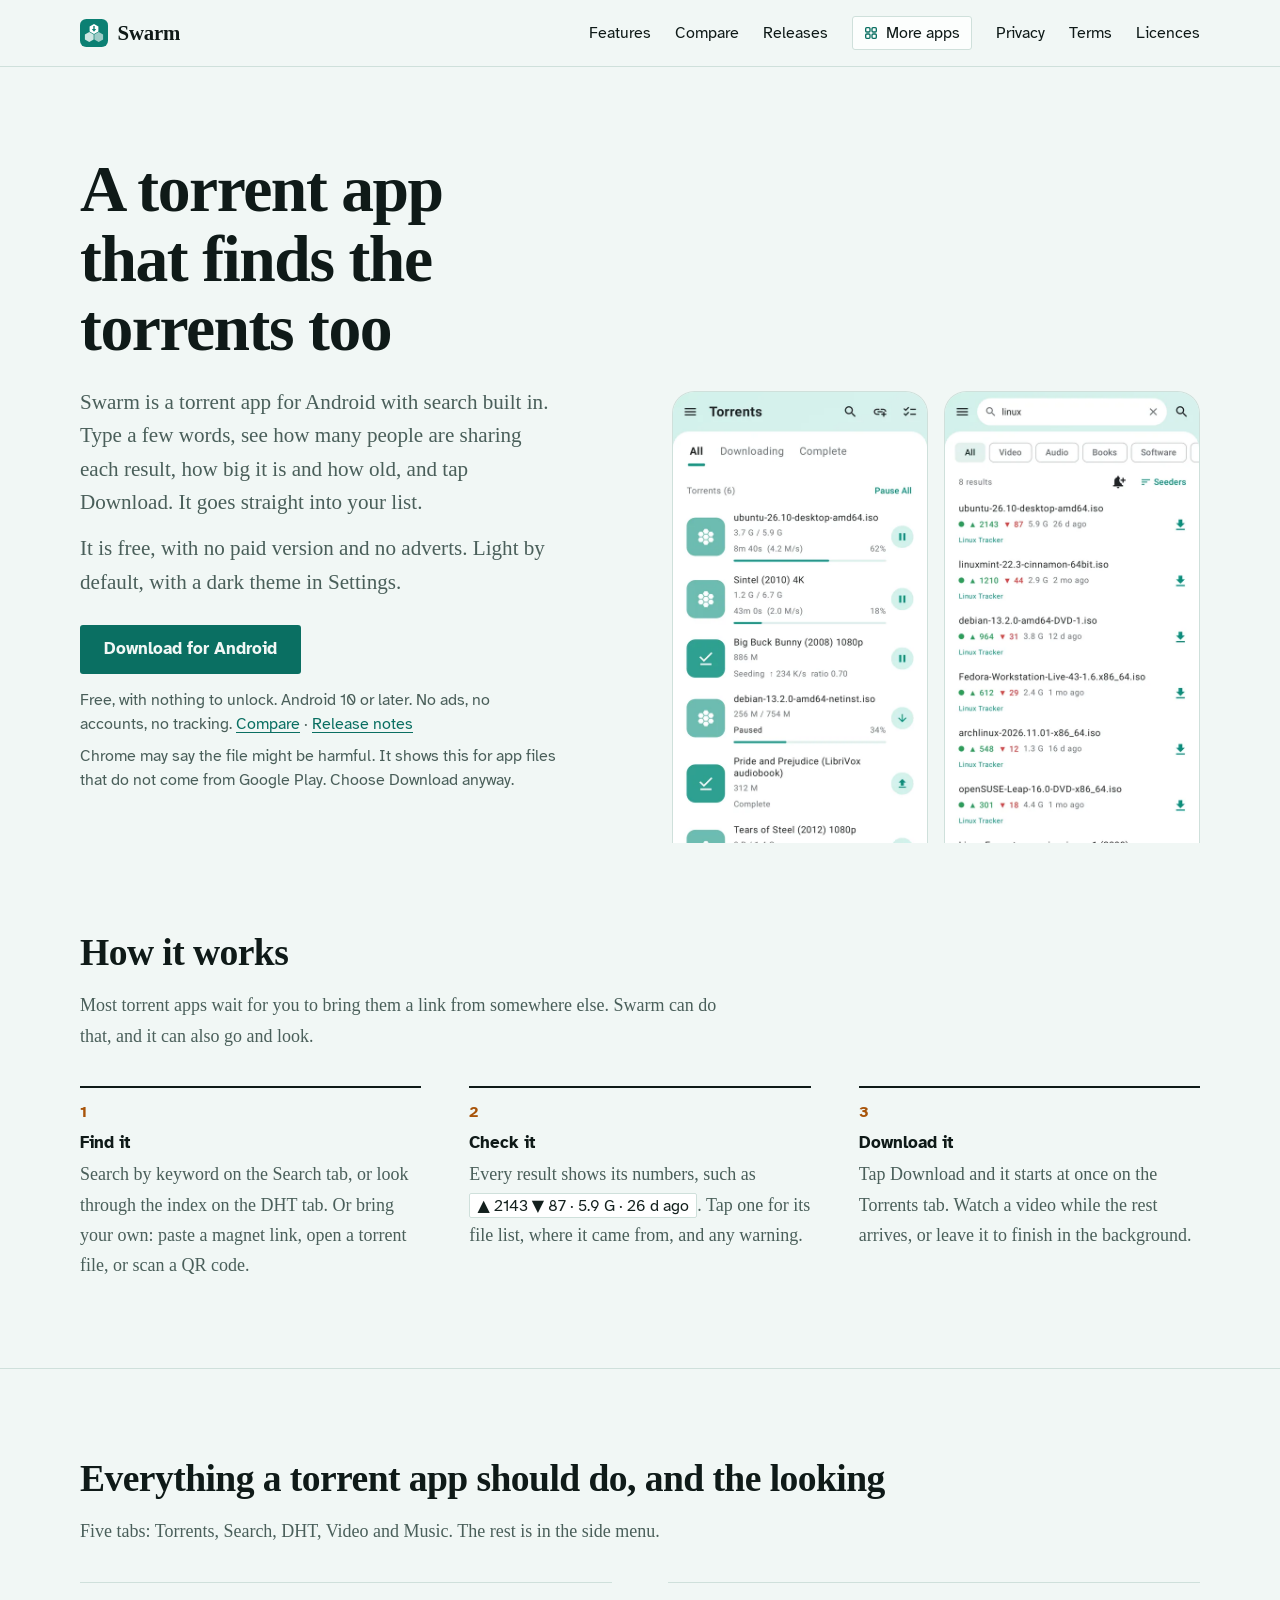
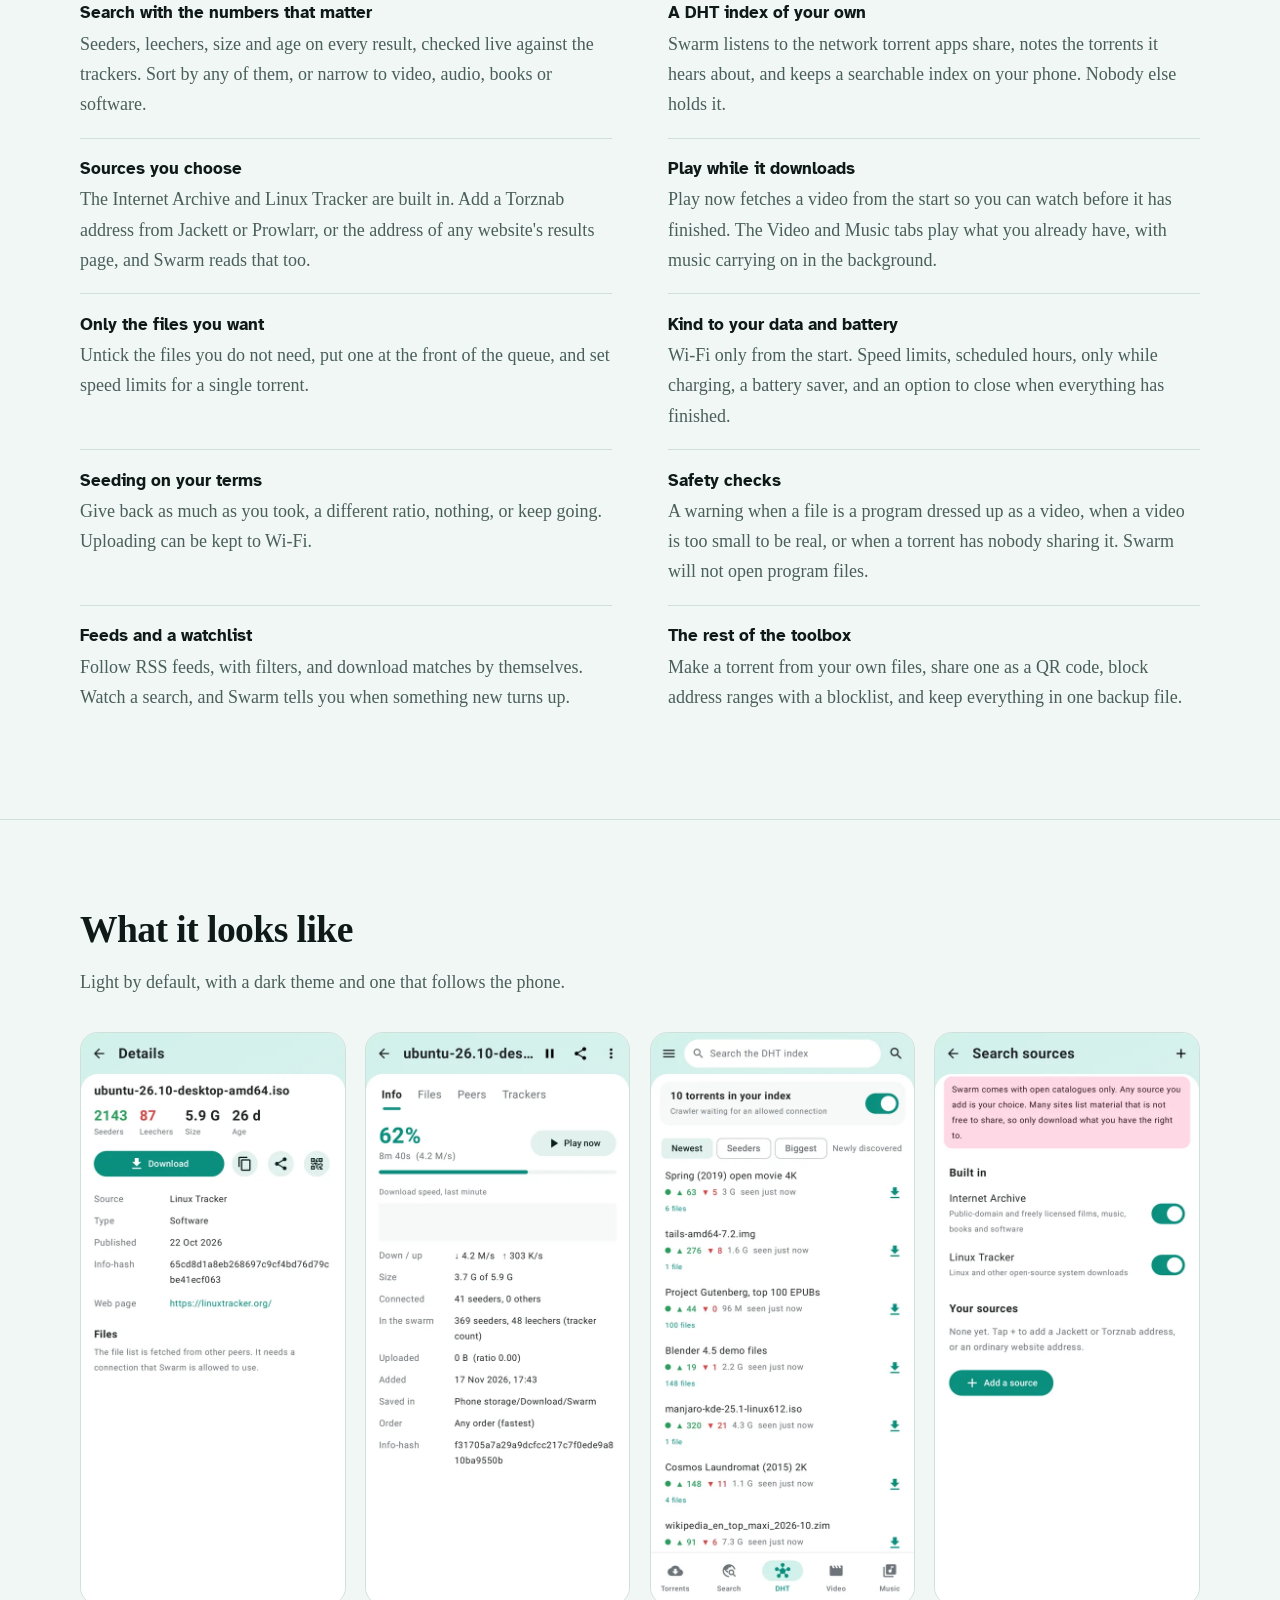
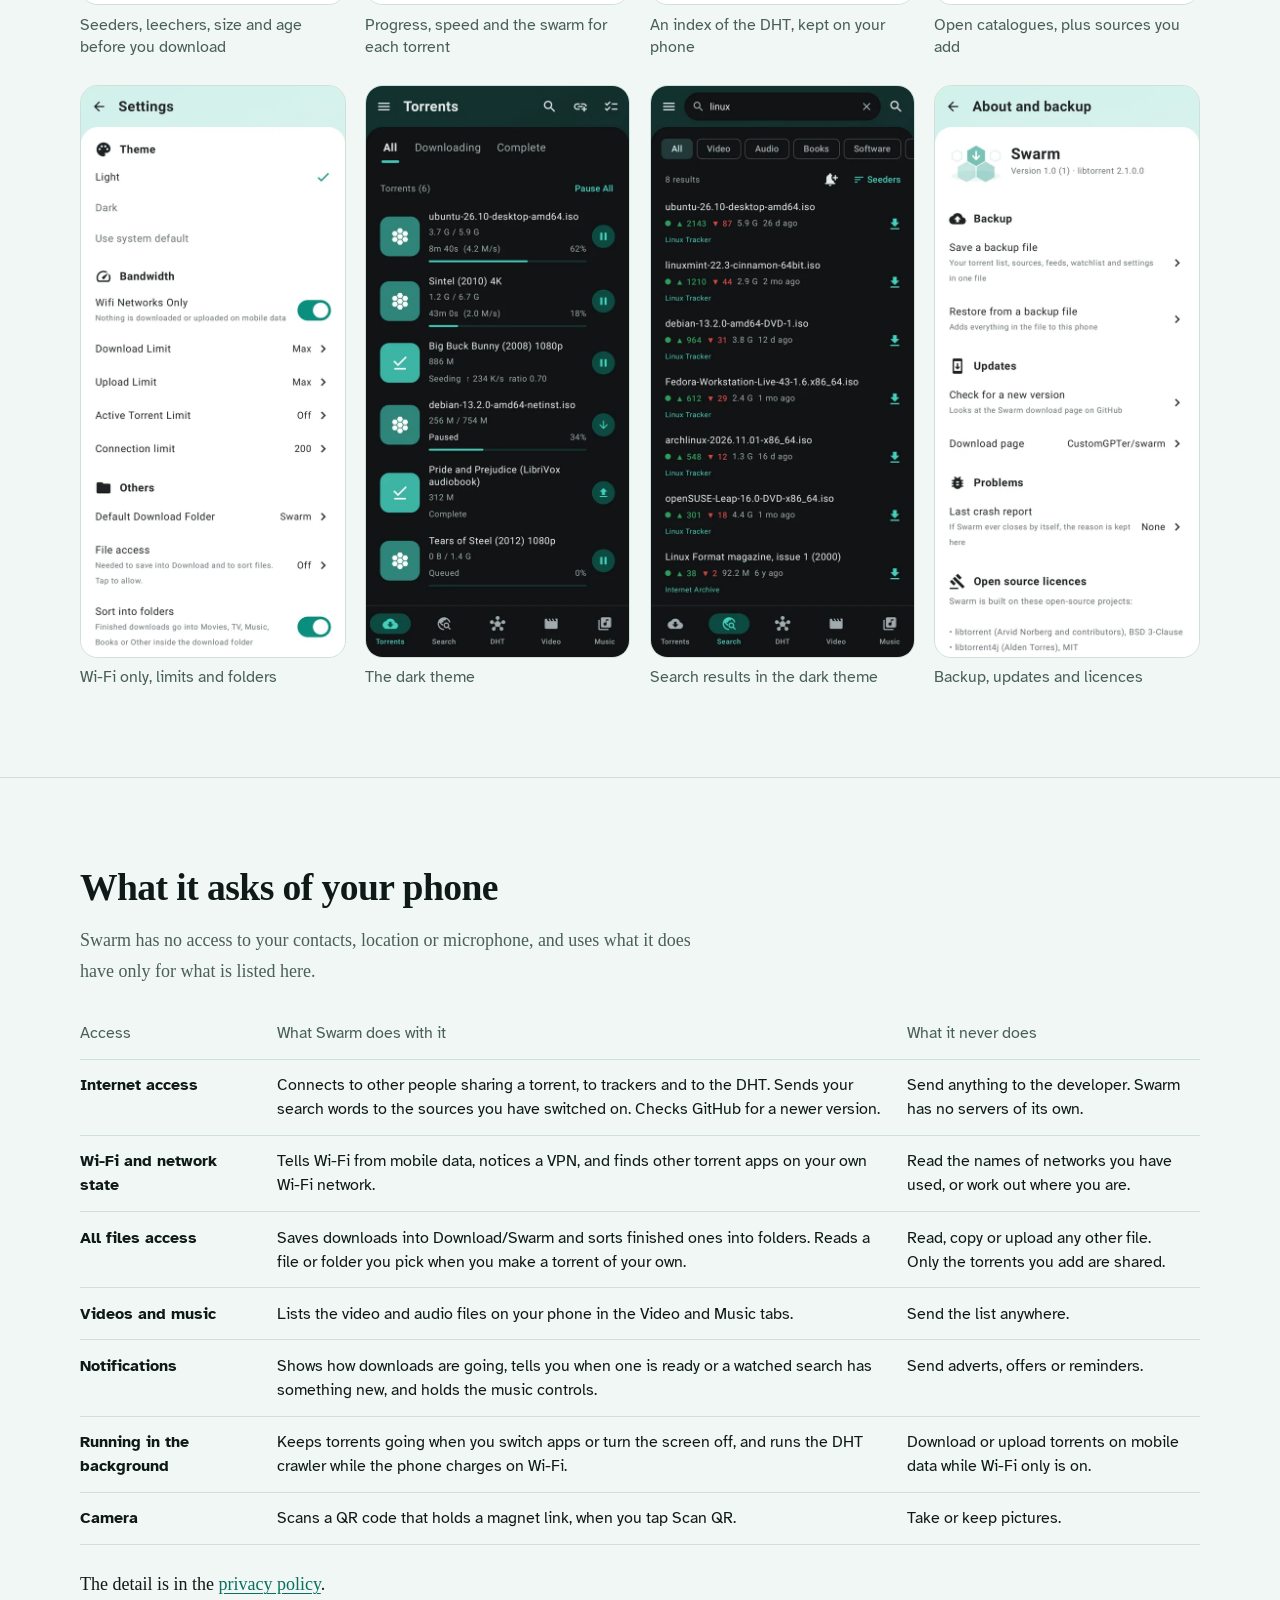
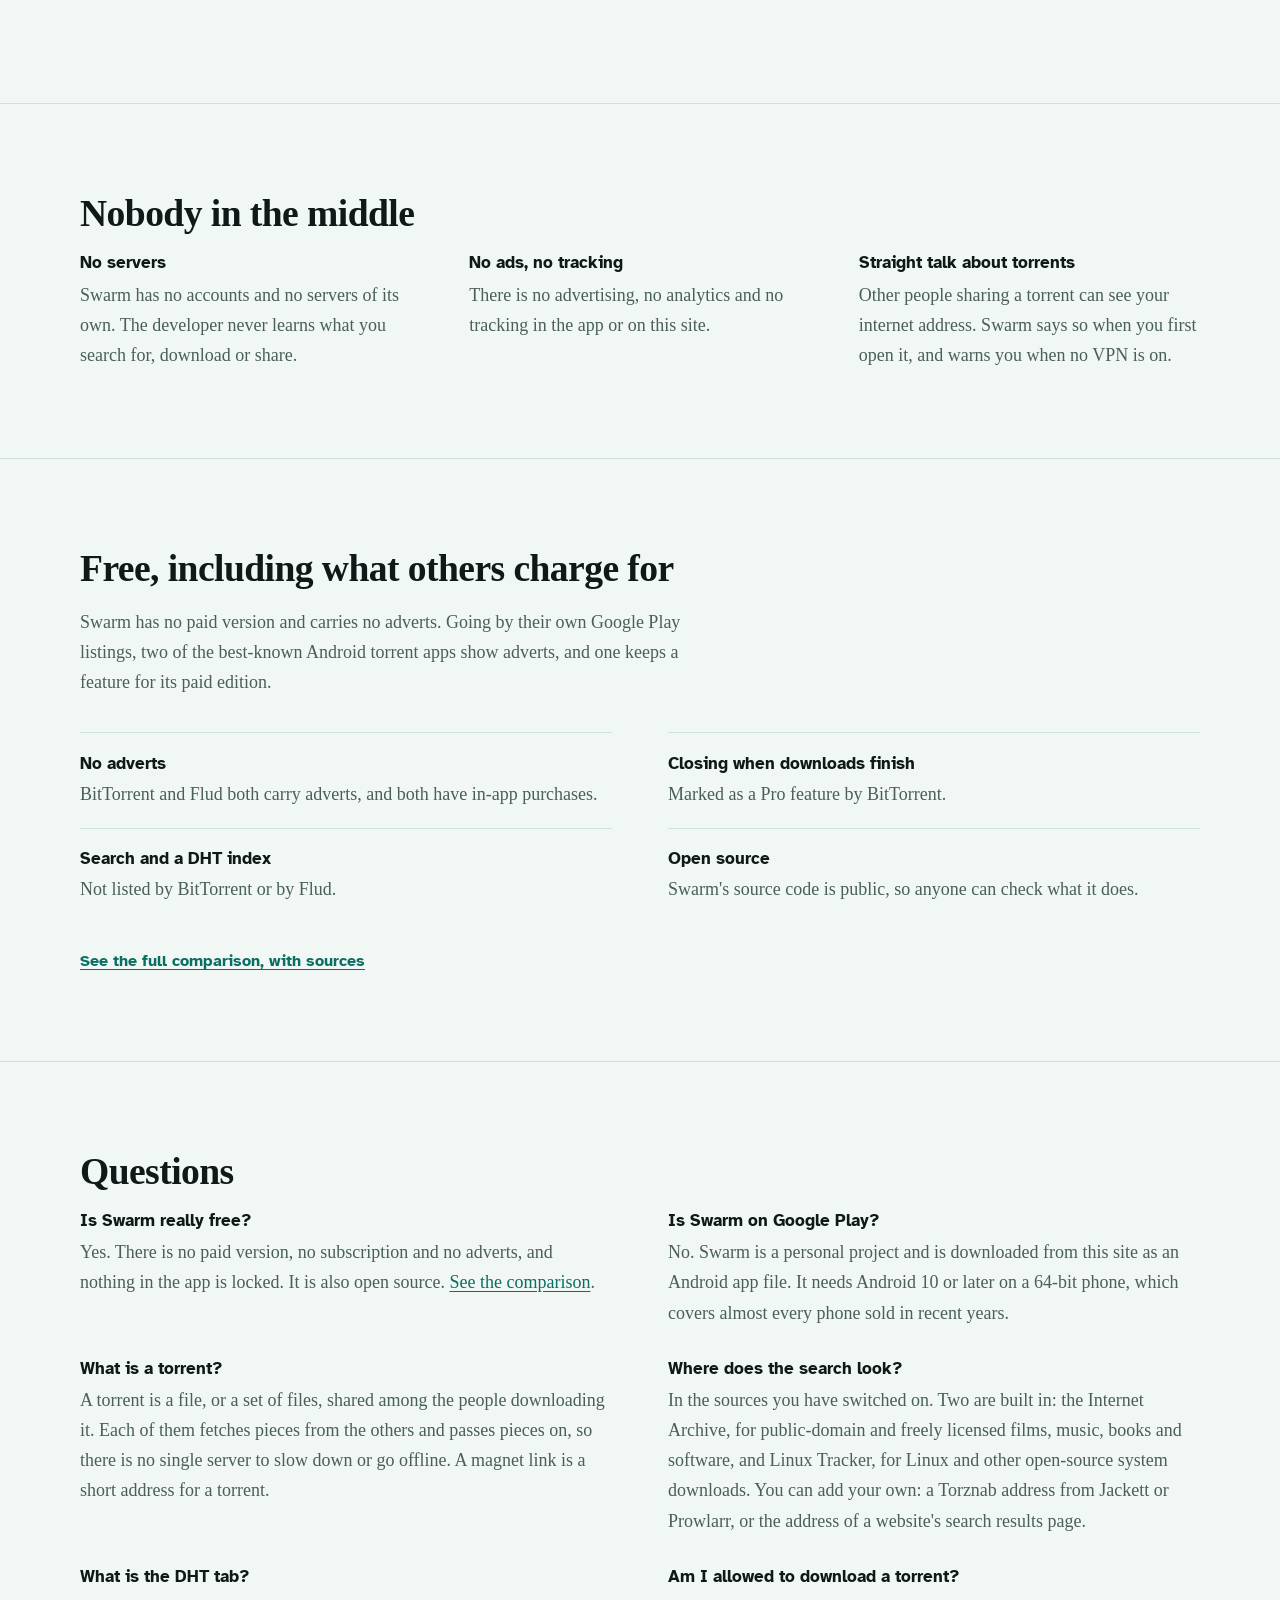
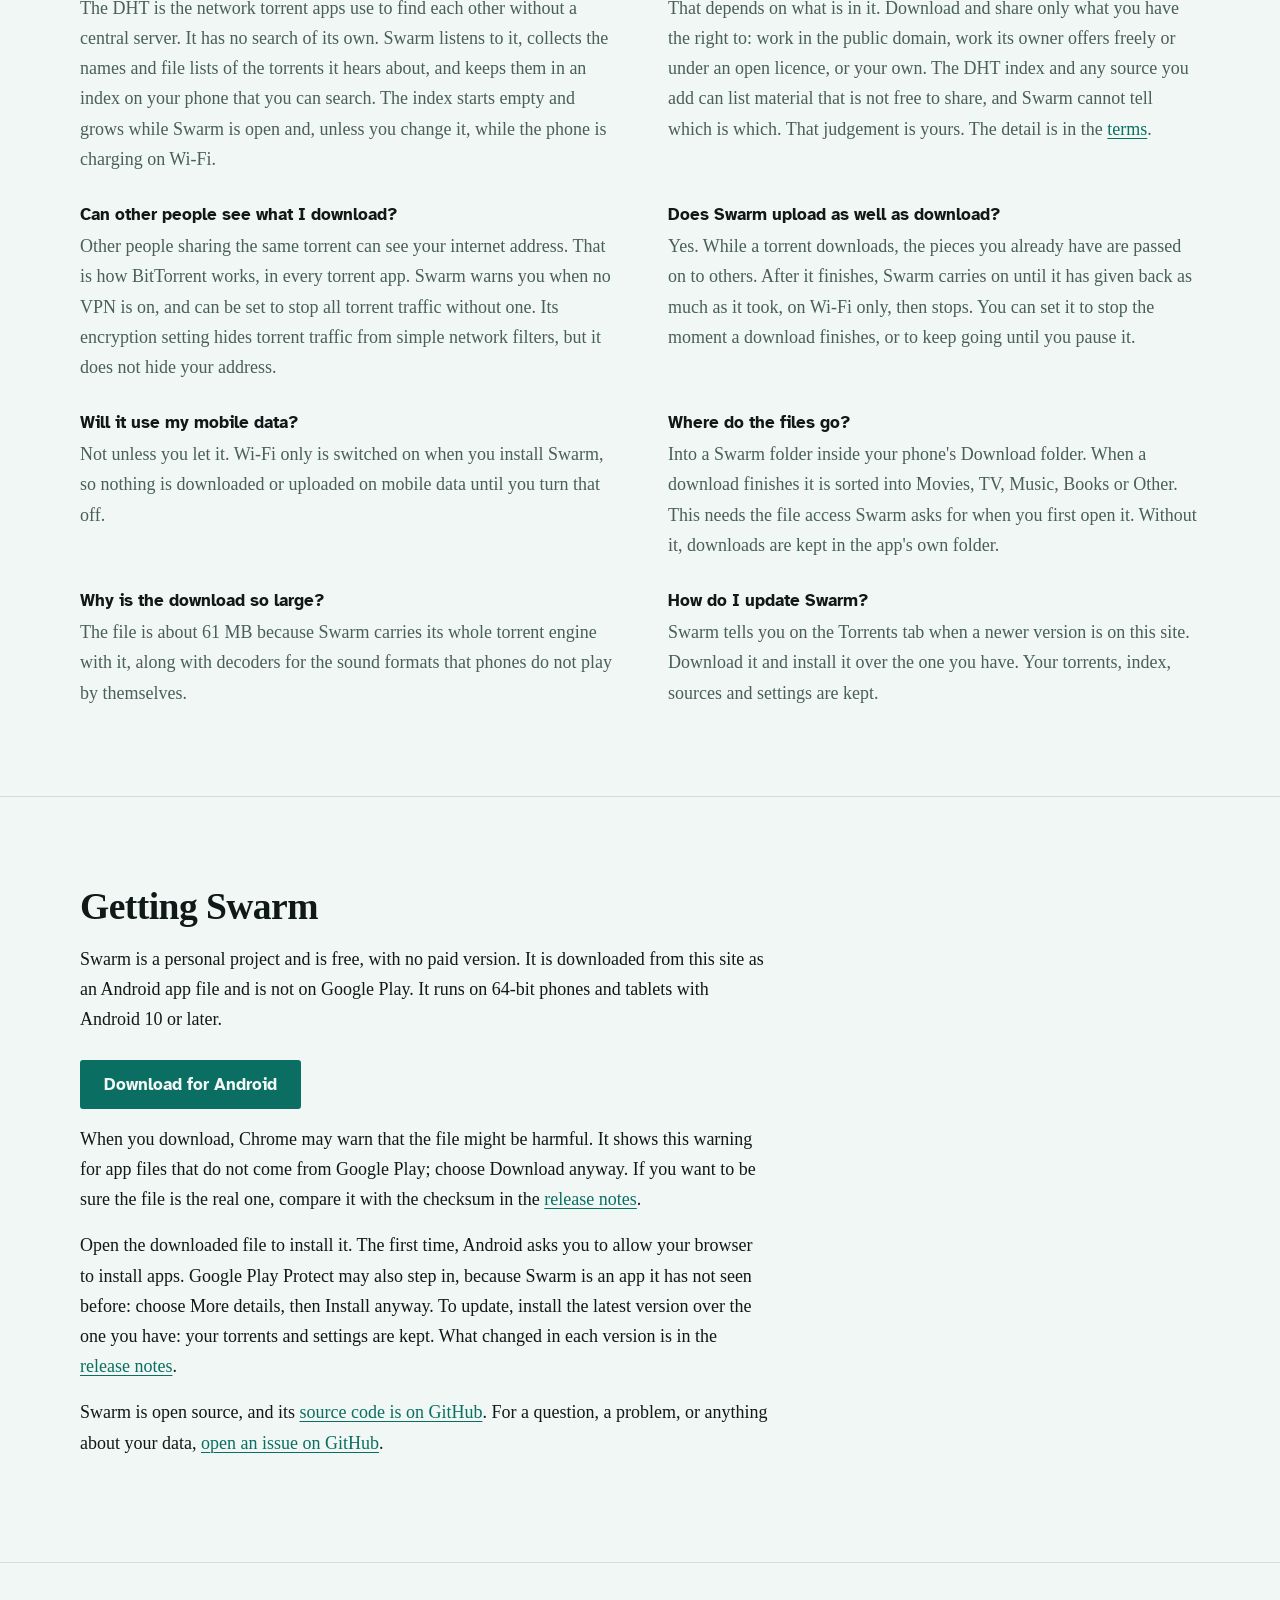
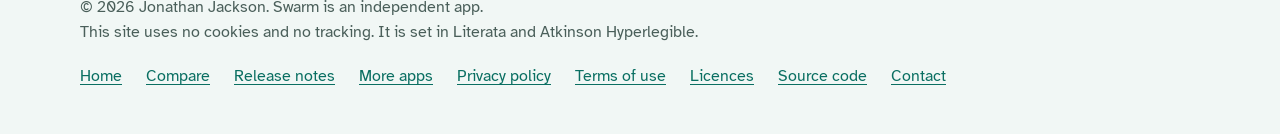
==== index.html @ 18f9cac1 "Swarm website" ====
<!DOCTYPE html>
<html lang="en-GB">
<head>
<meta charset="utf-8">
<meta name="viewport" content="width=device-width, initial-scale=1">
<title>Swarm: a torrent app for Android with search built in</title>
<meta name="description" content="Swarm is a free Android torrent app that finds torrents too, with keyword search and its own DHT index. No adverts, no accounts, no tracking and no paid version.">
<meta name="author" content="Jonathan Jackson">
<link rel="canonical" href="https://customgpter.github.io/swarm/">
<meta name="theme-color" content="#f1f7f5" media="(prefers-color-scheme: light)">
<meta name="theme-color" content="#0a1211" media="(prefers-color-scheme: dark)">
<meta property="og:type" content="website">
<meta property="og:site_name" content="Swarm">
<meta property="og:title" content="Swarm: a torrent app for Android with search built in">
<meta property="og:description" content="Swarm is a free Android torrent app that finds torrents too, with keyword search and its own DHT index. No adverts, no accounts, no tracking and no paid version.">
<meta property="og:url" content="https://customgpter.github.io/swarm/">
<meta property="og:image" content="https://customgpter.github.io/swarm/assets/og.png">
<meta property="og:image:width" content="1200">
<meta property="og:image:height" content="630">
<meta property="og:image:alt" content="Three Swarm screens: the torrent list, search results with seeders and leechers, and the DHT index, beside the Swarm name">
<meta property="og:locale" content="en_GB">
<meta name="twitter:card" content="summary_large_image">
<link rel="icon" href="assets/favicon.svg" type="image/svg+xml">
<link rel="apple-touch-icon" href="assets/apple-touch-icon.png">
<link rel="preload" href="assets/fonts/literata-latin-700-normal.woff2" as="font" type="font/woff2" crossorigin>
<link rel="preload" href="assets/fonts/literata-latin-400-normal.woff2" as="font" type="font/woff2" crossorigin>
<link rel="stylesheet" href="assets/site.css?v=1">
<script type="application/ld+json">{"@context":"https://schema.org","@type":"SoftwareApplication","name":"Swarm","url":"https://customgpter.github.io/swarm/","description":"Swarm is a torrent app for Android that also finds torrents: it searches open catalogues by keyword and builds a searchable index of the DHT on the phone.","applicationCategory":"UtilitiesApplication","applicationSubCategory":"BitTorrent client","operatingSystem":"Android 10 or later","softwareVersion":"1.0","downloadUrl":"https://github.com/CustomGPTer/swarm/releases/latest/download/Swarm.apk","releaseNotes":"https://customgpter.github.io/swarm/releases.html","license":"https://www.gnu.org/licenses/gpl-3.0.html","offers":{"@type":"Offer","price":"0","priceCurrency":"GBP"},"inLanguage":"en-GB","image":"https://customgpter.github.io/swarm/assets/og.png","featureList":["Keyword search across open catalogues and sources you add","Seeders, leechers, size and age on every result","A searchable DHT index built and kept on the phone","Magnet links, torrent files and QR codes","Play video while it downloads","Choose which files in a torrent to download","Wi-Fi only, speed limits, scheduled hours and a battery saver","RSS feeds and a watchlist for saved searches","Built-in video and music players","Light and dark themes"],"author":{"@type":"Person","name":"Jonathan Jackson"}}</script>
<script type="application/ld+json">{"@context":"https://schema.org","@type":"WebSite","name":"Swarm","url":"https://customgpter.github.io/swarm/","inLanguage":"en-GB"}</script>
<script type="application/ld+json">{"@context":"https://schema.org","@type":"FAQPage","mainEntity":[{"@type":"Question","name":"Is Swarm really free?","acceptedAnswer":{"@type":"Answer","text":"Yes. There is no paid version, no subscription and no adverts, and nothing in the app is locked. It is also open source."}},{"@type":"Question","name":"Is Swarm on Google Play?","acceptedAnswer":{"@type":"Answer","text":"No. Swarm is a personal project and is downloaded from this site as an Android app file. It needs Android 10 or later on a 64-bit phone, which covers almost every phone sold in recent years."}},{"@type":"Question","name":"What is a torrent?","acceptedAnswer":{"@type":"Answer","text":"A torrent is a file, or a set of files, shared among the people downloading it. Each of them fetches pieces from the others and passes pieces on, so there is no single server to slow down or go offline. A magnet link is a short address for a torrent."}},{"@type":"Question","name":"Where does the search look?","acceptedAnswer":{"@type":"Answer","text":"In the sources you have switched on. Two are built in: the Internet Archive, for public-domain and freely licensed films, music, books and software, and Linux Tracker, for Linux and other open-source system downloads. You can add your own: a Torznab address from Jackett or Prowlarr, or the address of a website's search results page."}},{"@type":"Question","name":"What is the DHT tab?","acceptedAnswer":{"@type":"Answer","text":"The DHT is the network torrent apps use to find each other without a central server. It has no search of its own. Swarm listens to it, collects the names and file lists of the torrents it hears about, and keeps them in an index on your phone that you can search. The index starts empty and grows while Swarm is open and, unless you change it, while the phone is charging on Wi-Fi."}},{"@type":"Question","name":"Am I allowed to download a torrent?","acceptedAnswer":{"@type":"Answer","text":"That depends on what is in it. Download and share only what you have the right to: work in the public domain, work its owner offers freely or under an open licence, or your own. The DHT index and any source you add can list material that is not free to share, and Swarm cannot tell which is which. That judgement is yours."}},{"@type":"Question","name":"Can other people see what I download?","acceptedAnswer":{"@type":"Answer","text":"Other people sharing the same torrent can see your internet address. That is how BitTorrent works, in every torrent app. Swarm warns you when no VPN is on, and can be set to stop all torrent traffic without one. Its encryption setting hides torrent traffic from simple network filters, but it does not hide your address."}},{"@type":"Question","name":"Does Swarm upload as well as download?","acceptedAnswer":{"@type":"Answer","text":"Yes. While a torrent downloads, the pieces you already have are passed on to others. After it finishes, Swarm carries on until it has given back as much as it took, on Wi-Fi only, then stops. You can set it to stop the moment a download finishes, or to keep going until you pause it."}},{"@type":"Question","name":"Will it use my mobile data?","acceptedAnswer":{"@type":"Answer","text":"Not unless you let it. Wi-Fi only is switched on when you install Swarm, so nothing is downloaded or uploaded on mobile data until you turn that off."}},{"@type":"Question","name":"Where do the files go?","acceptedAnswer":{"@type":"Answer","text":"Into a Swarm folder inside your phone's Download folder. When a download finishes it is sorted into Movies, TV, Music, Books or Other. This needs the file access Swarm asks for when you first open it. Without it, downloads are kept in the app's own folder."}},{"@type":"Question","name":"Why is the download so large?","acceptedAnswer":{"@type":"Answer","text":"The file is about 61 MB because Swarm carries its whole torrent engine with it, along with decoders for the sound formats that phones do not play by themselves."}},{"@type":"Question","name":"How do I update Swarm?","acceptedAnswer":{"@type":"Answer","text":"Swarm tells you on the Torrents tab when a newer version is on this site. Download it and install it over the one you have. Your torrents, index, sources and settings are kept."}}]}</script>
</head>
<body>
<a class="skip" href="#main">Skip to content</a>
<header class="masthead">
<div class="wrap">
<a class="brand" href="./" aria-label="Swarm home"><svg viewBox="0 0 108 108" aria-hidden="true"><rect width="108" height="108" rx="24" fill="#0b8073"/><polygon points="54.0,18.9 70.9,28.65 70.9,48.15 54.0,57.9 37.1,48.15 37.1,28.65" fill="#fff"/><polygon points="35.8,50.1 52.7,59.85 52.7,79.35 35.8,89.1 18.9,79.35 18.9,59.85" fill="#fff" fill-opacity=".8"/><polygon points="72.2,50.1 89.1,59.85 89.1,79.35 72.2,89.1 55.3,79.35 55.3,59.85" fill="#fff" fill-opacity=".6"/><polygon points="51.4,27.35 56.6,27.35 56.6,39.05 62.58,39.05 54.0,49.45 45.42,39.05 51.4,39.05" fill="#0b8073"/></svg><span>Swarm</span></a>
<nav aria-label="Main"><ul><li><a href="./#features">Features</a></li><li><a href="compare.html">Compare</a></li><li><a href="releases.html">Releases</a></li><li><a class="more-apps" href="more-apps.html"><svg viewBox="0 0 24 24" aria-hidden="true"><rect x="4" y="4" width="6.5" height="6.5" rx="1.6"/><rect x="13.5" y="4" width="6.5" height="6.5" rx="1.6"/><rect x="4" y="13.5" width="6.5" height="6.5" rx="1.6"/><rect x="13.5" y="13.5" width="6.5" height="6.5" rx="1.6"/></svg>More apps</a></li><li><a href="privacy.html">Privacy</a></li><li><a href="terms.html">Terms</a></li><li><a href="licences.html">Licences</a></li></ul></nav>
</div>
</header>
<main id="main">
<div class="hero">
<div class="wrap hero-grid">
<div class="hero-copy">
<h1>A torrent app that finds the torrents too</h1>
<p class="lede">Swarm is a torrent app for Android with search built in. Type a few words, see how many people are sharing each result, how big it is and how old, and tap Download. It goes straight into your list.</p>
<p class="lede">It is free, with no paid version and no adverts. Light by default, with a dark theme in Settings.</p>
<p class="get"><a class="button" href="https://github.com/CustomGPTer/swarm/releases/latest/download/Swarm.apk">Download for Android</a></p>
<p class="facts">Free, with nothing to unlock. Android 10 or later. No ads, no accounts, no tracking. <a href="compare.html">Compare</a> &middot; <a href="releases.html">Release notes</a></p>
<p class="facts">Chrome may say the file might be harmful. It shows this for app files that do not come from Google Play. Choose Download anyway.</p>
</div>
<div class="phones" role="img" aria-label="Two Swarm screens. On the left, the Torrents tab with six torrents: two downloading with their progress, speed and time left, one seeding, one paused, one complete and one queued. On the right, search results for the word linux, each with its seeders, leechers, size, age and the source it came from.">
<img src="assets/hero-a.webp" alt="" width="540" height="960"><img src="assets/hero-b.webp" alt="" width="540" height="960">
</div>
</div>
</div>

<section id="how" aria-labelledby="how-h">
<div class="wrap">
<h2 id="how-h">How it works</h2>
<p class="intro">Most torrent apps wait for you to bring them a link from somewhere else. Swarm can do that, and it can also go and look.</p>
<ol class="steps">
<li><h3>Find it</h3><p>Search by keyword on the Search tab, or look through the index on the DHT tab. Or bring your own: paste a magnet link, open a torrent file, or scan a QR code.</p></li>
<li><h3>Check it</h3><p>Every result shows its numbers, such as <span class="path">&#9650; 2143 &#9660; 87 &middot; 5.9 G &middot; 26 d ago</span>. Tap one for its file list, where it came from, and any warning.</p></li>
<li><h3>Download it</h3><p>Tap Download and it starts at once on the Torrents tab. Watch a video while the rest arrives, or leave it to finish in the background.</p></li>
</ol>
</div>
</section>

<section id="features" aria-labelledby="features-h">
<div class="wrap">
<h2 id="features-h">Everything a torrent app should do, and the looking</h2>
<p class="intro">Five tabs: Torrents, Search, DHT, Video and Music. The rest is in the side menu.</p>
<dl class="features">
<div><dt>Search with the numbers that matter</dt><dd>Seeders, leechers, size and age on every result, checked live against the trackers. Sort by any of them, or narrow to video, audio, books or software.</dd></div>
<div><dt>A DHT index of your own</dt><dd>Swarm listens to the network torrent apps share, notes the torrents it hears about, and keeps a searchable index on your phone. Nobody else holds it.</dd></div>
<div><dt>Sources you choose</dt><dd>The Internet Archive and Linux Tracker are built in. Add a Torznab address from Jackett or Prowlarr, or the address of any website's results page, and Swarm reads that too.</dd></div>
<div><dt>Play while it downloads</dt><dd>Play now fetches a video from the start so you can watch before it has finished. The Video and Music tabs play what you already have, with music carrying on in the background.</dd></div>
<div><dt>Only the files you want</dt><dd>Untick the files you do not need, put one at the front of the queue, and set speed limits for a single torrent.</dd></div>
<div><dt>Kind to your data and battery</dt><dd>Wi-Fi only from the start. Speed limits, scheduled hours, only while charging, a battery saver, and an option to close when everything has finished.</dd></div>
<div><dt>Seeding on your terms</dt><dd>Give back as much as you took, a different ratio, nothing, or keep going. Uploading can be kept to Wi-Fi.</dd></div>
<div><dt>Safety checks</dt><dd>A warning when a file is a program dressed up as a video, when a video is too small to be real, or when a torrent has nobody sharing it. Swarm will not open program files.</dd></div>
<div><dt>Feeds and a watchlist</dt><dd>Follow RSS feeds, with filters, and download matches by themselves. Watch a search, and Swarm tells you when something new turns up.</dd></div>
<div><dt>The rest of the toolbox</dt><dd>Make a torrent from your own files, share one as a QR code, block address ranges with a blocklist, and keep everything in one backup file.</dd></div>
</dl>
</div>
</section>

<section id="screens" aria-labelledby="screens-h">
<div class="wrap">
<h2 id="screens-h">What it looks like</h2>
<p class="intro">Light by default, with a dark theme and one that follows the phone.</p>
<div class="gallery">
<figure><img src="assets/s-result.webp" alt="Swarm screen: Seeders, leechers, size and age before you download" width="540" height="1170" loading="lazy"><figcaption>Seeders, leechers, size and age before you download</figcaption></figure>
<figure><img src="assets/s-detail.webp" alt="Swarm screen: Progress, speed and the swarm for each torrent" width="540" height="1170" loading="lazy"><figcaption>Progress, speed and the swarm for each torrent</figcaption></figure>
<figure><img src="assets/s-dht.webp" alt="Swarm screen: An index of the DHT, kept on your phone" width="540" height="1170" loading="lazy"><figcaption>An index of the DHT, kept on your phone</figcaption></figure>
<figure><img src="assets/s-sources.webp" alt="Swarm screen: Open catalogues, plus sources you add" width="540" height="1170" loading="lazy"><figcaption>Open catalogues, plus sources you add</figcaption></figure>
<figure><img src="assets/s-settings.webp" alt="Swarm screen: Wi-Fi only, limits and folders" width="540" height="1170" loading="lazy"><figcaption>Wi-Fi only, limits and folders</figcaption></figure>
<figure><img src="assets/s-torrents-dark.webp" alt="Swarm screen: The dark theme" width="540" height="1170" loading="lazy"><figcaption>The dark theme</figcaption></figure>
<figure><img src="assets/s-search-dark.webp" alt="Swarm screen: Search results in the dark theme" width="540" height="1170" loading="lazy"><figcaption>Search results in the dark theme</figcaption></figure>
<figure><img src="assets/s-about.webp" alt="Swarm screen: Backup, updates and licences" width="540" height="1170" loading="lazy"><figcaption>Backup, updates and licences</figcaption></figure>
</div>
</div>
</section>

<section id="permissions" aria-labelledby="permissions-h">
<div class="wrap">
<h2 id="permissions-h">What it asks of your phone</h2>
<p class="intro">Swarm has no access to your contacts, location or microphone, and uses what it does have only for what is listed here.</p>
<div class="scroll">
<table>
<thead><tr><th scope="col">Access</th><th scope="col">What Swarm does with it</th><th scope="col">What it never does</th></tr></thead>
<tbody>
<tr><th scope="row">Internet access</th><td>Connects to other people sharing a torrent, to trackers and to the DHT. Sends your search words to the sources you have switched on. Checks GitHub for a newer version.</td><td>Send anything to the developer. Swarm has no servers of its own.</td></tr>
<tr><th scope="row">Wi-Fi and network state</th><td>Tells Wi-Fi from mobile data, notices a VPN, and finds other torrent apps on your own Wi-Fi network.</td><td>Read the names of networks you have used, or work out where you are.</td></tr>
<tr><th scope="row">All files access</th><td>Saves downloads into Download/Swarm and sorts finished ones into folders. Reads a file or folder you pick when you make a torrent of your own.</td><td>Read, copy or upload any other file. Only the torrents you add are shared.</td></tr>
<tr><th scope="row">Videos and music</th><td>Lists the video and audio files on your phone in the Video and Music tabs.</td><td>Send the list anywhere.</td></tr>
<tr><th scope="row">Notifications</th><td>Shows how downloads are going, tells you when one is ready or a watched search has something new, and holds the music controls.</td><td>Send adverts, offers or reminders.</td></tr>
<tr><th scope="row">Running in the background</th><td>Keeps torrents going when you switch apps or turn the screen off, and runs the DHT crawler while the phone charges on Wi-Fi.</td><td>Download or upload torrents on mobile data while Wi-Fi only is on.</td></tr>
<tr><th scope="row">Camera</th><td>Scans a QR code that holds a magnet link, when you tap Scan QR.</td><td>Take or keep pictures.</td></tr>
</tbody>
</table>
</div>
<p class="after-table">The detail is in the <a href="privacy.html">privacy policy</a>.</p>
</div>
</section>

<section id="privacy" aria-labelledby="privacy-h">
<div class="wrap">
<h2 id="privacy-h">Nobody in the middle</h2>
<ul class="plain">
<li><h3>No servers</h3><p>Swarm has no accounts and no servers of its own. The developer never learns what you search for, download or share.</p></li>
<li><h3>No ads, no tracking</h3><p>There is no advertising, no analytics and no tracking in the app or on this site.</p></li>
<li><h3>Straight talk about torrents</h3><p>Other people sharing a torrent can see your internet address. Swarm says so when you first open it, and warns you when no VPN is on.</p></li>
</ul>
</div>
</section>

<section id="free" aria-labelledby="free-h">
<div class="wrap">
<h2 id="free-h">Free, including what others charge for</h2>
<p class="intro">Swarm has no paid version and carries no adverts. Going by their own Google Play listings, two of the best-known Android torrent apps show adverts, and one keeps a feature for its paid edition.</p>
<dl class="features">
<div><dt>No adverts</dt><dd>BitTorrent and Flud both carry adverts, and both have in-app purchases.</dd></div>
<div><dt>Closing when downloads finish</dt><dd>Marked as a Pro feature by BitTorrent.</dd></div>
<div><dt>Search and a DHT index</dt><dd>Not listed by BitTorrent or by Flud.</dd></div>
<div><dt>Open source</dt><dd>Swarm's source code is public, so anyone can check what it does.</dd></div>
</dl>
<p class="more"><a href="compare.html">See the full comparison, with sources</a></p>
</div>
</section>

<section id="questions" aria-labelledby="questions-h">
<div class="wrap">
<h2 id="questions-h">Questions</h2>
<div class="faq">
<div><h3>Is Swarm really free?</h3><p>Yes. There is no paid version, no subscription and no adverts, and nothing in the app is locked. It is also open source. <a href="compare.html">See the comparison</a>.</p></div><div><h3>Is Swarm on Google Play?</h3><p>No. Swarm is a personal project and is downloaded from this site as an Android app file. It needs Android 10 or later on a 64-bit phone, which covers almost every phone sold in recent years.</p></div><div><h3>What is a torrent?</h3><p>A torrent is a file, or a set of files, shared among the people downloading it. Each of them fetches pieces from the others and passes pieces on, so there is no single server to slow down or go offline. A magnet link is a short address for a torrent.</p></div><div><h3>Where does the search look?</h3><p>In the sources you have switched on. Two are built in: the Internet Archive, for public-domain and freely licensed films, music, books and software, and Linux Tracker, for Linux and other open-source system downloads. You can add your own: a Torznab address from Jackett or Prowlarr, or the address of a website&#x27;s search results page.</p></div><div><h3>What is the DHT tab?</h3><p>The DHT is the network torrent apps use to find each other without a central server. It has no search of its own. Swarm listens to it, collects the names and file lists of the torrents it hears about, and keeps them in an index on your phone that you can search. The index starts empty and grows while Swarm is open and, unless you change it, while the phone is charging on Wi-Fi.</p></div><div><h3>Am I allowed to download a torrent?</h3><p>That depends on what is in it. Download and share only what you have the right to: work in the public domain, work its owner offers freely or under an open licence, or your own. The DHT index and any source you add can list material that is not free to share, and Swarm cannot tell which is which. That judgement is yours. The detail is in the <a href="terms.html#downloads">terms</a>.</p></div><div><h3>Can other people see what I download?</h3><p>Other people sharing the same torrent can see your internet address. That is how BitTorrent works, in every torrent app. Swarm warns you when no VPN is on, and can be set to stop all torrent traffic without one. Its encryption setting hides torrent traffic from simple network filters, but it does not hide your address.</p></div><div><h3>Does Swarm upload as well as download?</h3><p>Yes. While a torrent downloads, the pieces you already have are passed on to others. After it finishes, Swarm carries on until it has given back as much as it took, on Wi-Fi only, then stops. You can set it to stop the moment a download finishes, or to keep going until you pause it.</p></div><div><h3>Will it use my mobile data?</h3><p>Not unless you let it. Wi-Fi only is switched on when you install Swarm, so nothing is downloaded or uploaded on mobile data until you turn that off.</p></div><div><h3>Where do the files go?</h3><p>Into a Swarm folder inside your phone&#x27;s Download folder. When a download finishes it is sorted into Movies, TV, Music, Books or Other. This needs the file access Swarm asks for when you first open it. Without it, downloads are kept in the app&#x27;s own folder.</p></div><div><h3>Why is the download so large?</h3><p>The file is about 61 MB because Swarm carries its whole torrent engine with it, along with decoders for the sound formats that phones do not play by themselves.</p></div><div><h3>How do I update Swarm?</h3><p>Swarm tells you on the Torrents tab when a newer version is on this site. Download it and install it over the one you have. Your torrents, index, sources and settings are kept.</p></div>
</div>
</div>
</section>

<section id="get" aria-labelledby="get-h">
<div class="wrap"><div class="measure">
<h2 id="get-h">Getting Swarm</h2>
<p>Swarm is a personal project and is free, with no paid version. It is downloaded from this site as an Android app file and is not on Google Play. It runs on 64-bit phones and tablets with Android 10 or later.</p>
<p class="get"><a class="button" href="https://github.com/CustomGPTer/swarm/releases/latest/download/Swarm.apk">Download for Android</a></p>
<p>When you download, Chrome may warn that the file might be harmful. It shows this warning for app files that do not come from Google Play; choose Download anyway. If you want to be sure the file is the real one, compare it with the checksum in the <a href="releases.html#checking">release notes</a>.</p>
<p>Open the downloaded file to install it. The first time, Android asks you to allow your browser to install apps. Google Play Protect may also step in, because Swarm is an app it has not seen before: choose More details, then Install anyway. To update, install the latest version over the one you have: your torrents and settings are kept. What changed in each version is in the <a href="releases.html">release notes</a>.</p>
<p>Swarm is open source, and its <a href="https://github.com/CustomGPTer/swarm/tree/source">source code is on GitHub</a>. For a question, a problem, or anything about your data, <a href="https://github.com/CustomGPTer/swarm/issues">open an issue on GitHub</a>.</p>
</div></div>
</section>
</main>
<footer class="colophon">
<div class="wrap">
<div>
<p>&copy; 2026 Jonathan Jackson. Swarm is an independent app.</p>
<p>This site uses no cookies and no tracking. It is set in Literata and Atkinson Hyperlegible.</p>
</div>
<nav aria-label="Footer"><ul>
<li><a href="./">Home</a></li>
<li><a href="compare.html">Compare</a></li>
<li><a href="releases.html">Release notes</a></li>
<li><a href="more-apps.html">More apps</a></li>
<li><a href="privacy.html">Privacy policy</a></li>
<li><a href="terms.html">Terms of use</a></li>
<li><a href="licences.html">Licences</a></li>
<li><a href="https://github.com/CustomGPTer/swarm/tree/source">Source code</a></li>
<li><a href="https://github.com/CustomGPTer/swarm/issues">Contact</a></li>
</ul></nav>
</div>
</footer>
</body>
</html>
---- assets/site.css ----
@font-face{font-family:"Literata";src:url("fonts/literata-latin-400-normal.woff2") format("woff2");font-weight:400;font-style:normal;font-display:swap}
@font-face{font-family:"Literata";src:url("fonts/literata-latin-400-italic.woff2") format("woff2");font-weight:400;font-style:italic;font-display:swap}
@font-face{font-family:"Literata";src:url("fonts/literata-latin-700-normal.woff2") format("woff2");font-weight:700;font-style:normal;font-display:swap}
@font-face{font-family:"Atkinson Hyperlegible";src:url("fonts/atkinson-hyperlegible-latin-400-normal.woff2") format("woff2");font-weight:400;font-style:normal;font-display:swap}
@font-face{font-family:"Atkinson Hyperlegible";src:url("fonts/atkinson-hyperlegible-latin-700-normal.woff2") format("woff2");font-weight:700;font-style:normal;font-display:swap}

:root{
  --paper:#f1f7f5; --sheet:#fcfefd; --ink:#0f1a18; --soft:#4a5f5a; --rule:#cfe0db;
  --key:#0a6f62; --mark:#a8540a; --label:#ffffff; --label-ink:#13201d;
  --serif:"Literata",Georgia,"Times New Roman",serif;
  --sans:"Atkinson Hyperlegible",system-ui,-apple-system,"Segoe UI",Roboto,sans-serif;
  color-scheme:light dark;
}
@media (prefers-color-scheme:dark){
  :root{--paper:#0a1211; --sheet:#111c1a; --ink:#e6f2ee; --soft:#9bb3ad; --rule:#213330;
    --key:#43d1be; --mark:#f2b755; --label:#16231f; --label-ink:#e6f2ee}
}

*,*::before,*::after{box-sizing:border-box}
html{-webkit-text-size-adjust:100%;scroll-behavior:smooth}
@media (prefers-reduced-motion:reduce){html{scroll-behavior:auto}}
body{margin:0;background:var(--paper);color:var(--ink);font:400 1.125rem/1.68 var(--serif);text-rendering:optimizeLegibility}
img,svg{max-width:100%;display:block}
a{color:var(--key);text-decoration-thickness:.06em;text-underline-offset:.18em}
a:hover{text-decoration-thickness:.12em}
:focus-visible{outline:3px solid var(--mark);outline-offset:3px;border-radius:2px}
code{font:.9em/1 ui-monospace,SFMono-Regular,Menlo,Consolas,monospace;overflow-wrap:anywhere}
.skip{position:absolute;left:-999px;top:0;background:var(--ink);color:var(--paper);padding:.6rem 1rem;z-index:10}
.skip:focus{left:.5rem;top:.5rem}

.wrap{width:min(70rem,100% - 2.5rem);margin-inline:auto}
.measure{max-width:43rem}

/* ---------- masthead */
.masthead{border-bottom:1px solid var(--rule)}
.masthead .wrap{display:flex;flex-wrap:wrap;align-items:center;justify-content:space-between;gap:.5rem 2rem;padding-block:1rem}
.brand{display:inline-flex;align-items:center;gap:.6rem;font:700 1.3rem/1 var(--serif);color:var(--ink);text-decoration:none;letter-spacing:-.01em}
.brand svg{width:1.75rem;height:1.75rem;flex:none}
.masthead nav ul{display:flex;flex-wrap:wrap;gap:.25rem 1.5rem;list-style:none;margin:0;padding:0;font:400 1rem/1.4 var(--sans)}
.masthead nav a{color:var(--ink);text-decoration:none;padding-block:.35rem;display:inline-block}
.masthead nav a:hover,.masthead nav a[aria-current="page"]{text-decoration:underline;text-decoration-color:var(--mark);text-decoration-thickness:.14em;text-underline-offset:.4em}

/* ---------- hero */
.hero{padding-block:clamp(2.5rem,7vw,5.5rem) 0}
.hero-grid{display:grid;gap:clamp(2rem,5vw,4rem);align-items:end}
@media (min-width:60rem){.hero-grid{grid-template-columns:minmax(0,5fr) minmax(0,6fr)}}
.hero-copy{padding-bottom:clamp(1rem,4vw,3.5rem)}
h1{font:700 clamp(2.5rem,6.2vw,4.1rem)/1.06 var(--serif);letter-spacing:-.022em;margin:0 0 1.4rem;text-wrap:balance}
.lede{font-size:clamp(1.15rem,2.1vw,1.32rem);line-height:1.58;color:var(--soft);margin:0 0 1.4rem;max-width:33rem}
.facts{font:400 1rem/1.5 var(--sans);color:var(--soft);margin:0}

/* ---------- sections */
section{padding-block:clamp(3rem,7vw,5.5rem)}
section + section{border-top:1px solid var(--rule)}
h2{font:700 clamp(1.7rem,3.4vw,2.35rem)/1.15 var(--serif);letter-spacing:-.015em;margin:0 0 1rem;text-wrap:balance}
h3{font:700 1.08rem/1.35 var(--sans);margin:0 0 .3rem}
p{margin:0 0 1rem}
.intro{color:var(--soft);max-width:40rem;margin-bottom:2.2rem}

.steps{list-style:none;counter-reset:s;margin:0;padding:0;display:grid;gap:2rem 3rem}
@media (min-width:52rem){.steps{grid-template-columns:repeat(3,minmax(0,1fr))}}
.steps li{counter-increment:s;border-top:2px solid var(--ink);padding-top:1rem}
.steps li::before{content:counter(s);font:700 1rem/1 var(--sans);color:var(--mark);display:block;margin-bottom:.7rem}
.steps p{margin:0;color:var(--soft)}
.path{font:400 1rem/1.5 var(--sans);background:var(--label);color:var(--label-ink);border:1px solid var(--rule);border-radius:2px;padding:.1rem .45rem;white-space:nowrap}

.features{display:grid;gap:0 3.5rem;margin:0}
@media (min-width:46rem){.features{grid-template-columns:repeat(2,minmax(0,1fr))}}
.features div{padding:1.15rem 0;border-top:1px solid var(--rule)}
.features dt{font:700 1.08rem/1.35 var(--sans)}
.features dd{margin:.25rem 0 0;color:var(--soft)}

.scroll{overflow-x:auto}
table{width:100%;border-collapse:collapse;font:400 1rem/1.5 var(--sans)}
th,td{text-align:left;vertical-align:top;padding:.85rem 1.2rem .85rem 0;border-top:1px solid var(--rule)}
thead th{border-top:0;color:var(--soft);font-weight:400;padding-top:0}
tbody th{font-weight:700;min-width:11rem}
tr:last-child>*{border-bottom:1px solid var(--rule)}

.plain{list-style:none;margin:0;padding:0;display:grid;gap:1.6rem 3rem}
@media (min-width:52rem){.plain{grid-template-columns:repeat(3,minmax(0,1fr))}}
.plain p{color:var(--soft);margin:0}

.faq{display:grid;gap:1.8rem 3.5rem}
@media (min-width:52rem){.faq{grid-template-columns:repeat(2,minmax(0,1fr))}}
.faq p{color:var(--soft);margin:0}

/* ---------- document pages */
.doc{padding-block:clamp(2.5rem,6vw,4.5rem) clamp(3rem,7vw,5rem)}
.doc h1{font-size:clamp(2.2rem,5vw,3.2rem)}
.doc .lede{max-width:none}
.doc h2{font-size:1.5rem;margin-top:2.8rem;scroll-margin-top:1.5rem}
.doc h3{margin-top:1.6rem}
.doc ul{padding-left:1.25rem;margin:0 0 1rem}
.doc li{margin:.4rem 0}
.contents{font:400 1rem/1.5 var(--sans);border-block:1px solid var(--rule);padding-block:1rem;margin-block:2rem}
.contents ul{list-style:none;margin:.4rem 0 0;padding:0;columns:2 14rem;column-gap:2rem}
.contents li{margin:.2rem 0;break-inside:avoid}
.note{border-left:3px solid var(--mark);padding:.2rem 0 .2rem 1.1rem;color:var(--soft)}

/* ---------- download and release notes */
.button{display:inline-block;background:var(--key);color:var(--paper);font:700 1.05rem/1.2 var(--sans);text-decoration:none;padding:.9rem 1.5rem;border-radius:3px}
.button:hover{text-decoration:underline;text-decoration-thickness:.1em;text-underline-offset:.22em}
.get{margin:1.6rem 0 .9rem}
.get .facts{margin-top:.9rem}
.facts + .facts{margin-top:.5rem}
.lede + .lede{margin-top:-.6rem}
.more{margin:1.6rem 0 0;font:700 1rem/1.5 var(--sans)}
.cmp{min-width:56rem;margin:1.4rem 0 1rem}
.cmp th,.cmp td{padding:.8rem .9rem}
.cmp thead th{color:var(--ink);font-weight:700;vertical-align:bottom;padding-top:.8rem}
.cmp small{display:block;font-weight:400;font-size:.82rem;line-height:1.35;color:var(--soft)}
.cmp tbody th{min-width:13rem;padding-left:0}
.cmp thead th:first-child{padding-left:0}
.cmp .ours{background:var(--sheet);box-shadow:inset 1px 0 var(--rule),inset -1px 0 var(--rule)}
.yes{color:var(--key);font-weight:700}
.pay{color:var(--mark);font-weight:700}
.na{color:var(--soft)}
.kinds td{font-weight:400;min-width:9.5rem}
.cmp .app{display:none}
.key{font:400 .95rem/1.55 var(--sans);color:var(--soft);margin:0 0 .6rem}
@media (max-width:54rem){
  .cmp{min-width:0}
  .cmp thead{position:absolute;width:1px;height:1px;overflow:hidden;clip-path:inset(50%)}
  .cmp tbody,.cmp tr,.cmp th,.cmp td{display:block}
  .cmp tr{padding:1rem 0;border-top:1px solid var(--rule)}
  .cmp th,.cmp td{border:0;padding:0}
  .cmp tbody th{min-width:0;margin-bottom:.55rem}
  .cmp td{display:grid;grid-template-columns:8.5rem 1fr;gap:.75rem;padding:.22rem 0}
  .cmp .app{display:block;font-weight:400;color:var(--soft)}
  .cmp .ours{background:none;box-shadow:none}
  .cmp .ours .app{color:var(--ink);font-weight:700}
  .kinds td{grid-template-columns:1fr;gap:0;padding:.35rem 0;min-width:0}
  .kinds .app{font-weight:700;color:var(--ink)}
}
.sum{font-size:.95rem;overflow-wrap:anywhere}
.release{border-top:1px solid var(--rule);margin-top:2.4rem;padding-top:1.9rem;scroll-margin-top:1rem}
.doc .release h2{margin-top:0}
.contents + .release{border-top:0;margin-top:0;padding-top:.4rem}
.ver{font:700 .86rem/1 var(--sans);letter-spacing:.09em;text-transform:uppercase;color:var(--mark);margin:0 0 .6rem}
.when{font:400 .98rem/1.5 var(--sans);color:var(--soft);margin:-.35rem 0 .2rem}
.tag{display:inline-block;background:var(--label);color:var(--label-ink);border:1px solid var(--rule);border-radius:2px;font-weight:700;font-size:.78rem;letter-spacing:.06em;text-transform:uppercase;padding:.05rem .45rem;margin-right:.6rem}
.doc .release h3{font:700 .8rem/1.3 var(--sans);letter-spacing:.09em;text-transform:uppercase;color:var(--soft);margin:1.25rem 0 .2rem}
.release ul{margin-bottom:0}

/* ---------- other apps */
.doc .apps{list-style:none;margin:2.4rem 0 0;padding:0;display:grid;gap:1.4rem}
.doc .apps li{margin:0}
@media (min-width:54rem){.apps{grid-template-columns:repeat(2,minmax(0,1fr))}}
.card{background:var(--sheet);border:1px solid var(--rule);border-radius:6px;padding:1.6rem 1.6rem 1.4rem;display:flex;flex-direction:column}
.card-head{display:flex;align-items:center;gap:1.1rem;margin-bottom:1rem}
.card-head svg{width:4rem;height:4rem;flex:none;border-radius:22%}
.doc .card h2{font-size:1.6rem;margin:0}
.card .line{font:400 1rem/1.4 var(--sans);color:var(--soft);margin:.15rem 0 0}
.card > p{color:var(--soft)}
.card .get{margin:auto 0 .7rem;padding-top:.6rem}
.card .when{margin:auto 0 .5rem;padding-top:.6rem}
.card .facts{margin:0}
.doc .apps + .measure h2{margin-top:3.2rem}

/* ---------- colophon */
.colophon{border-top:1px solid var(--rule);font:400 .98rem/1.6 var(--sans);color:var(--soft)}
.colophon .wrap{display:flex;flex-wrap:wrap;justify-content:space-between;gap:1rem 3rem;padding-block:2rem 2.6rem}
.colophon ul{display:flex;flex-wrap:wrap;gap:.3rem 1.5rem;list-style:none;margin:0;padding:0}
.colophon p{margin:0}
.after-table{margin-top:1.5rem}

/* ---------- more apps, and fixes for phones */
.masthead nav ul{align-items:center}
.masthead nav a.more-apps{display:inline-flex;align-items:center;gap:.45rem;border:1px solid var(--rule);border-radius:3px;background:var(--sheet);padding:.3rem .7rem .3rem .6rem}
.masthead nav a.more-apps svg{width:1em;height:1em;flex:none;fill:none;stroke:var(--key);stroke-width:2;stroke-linecap:round;stroke-linejoin:round}
.masthead nav a.more-apps:hover,.masthead nav a.more-apps[aria-current="page"]{text-decoration:none;border-color:var(--key)}
/* On a phone the legal pages are reached from the foot of the page, which keeps the header to one line. */
@media (max-width:40rem){.masthead nav ul{gap:.25rem .75rem;font-size:.95rem}.masthead nav a.more-apps{padding:.28rem .6rem .28rem .5rem;gap:.38rem}.masthead nav li:nth-last-child(-n+3){display:none}}
@media (max-width:23.5rem){.masthead nav ul{gap:.25rem .65rem}.masthead nav a.more-apps svg{display:none}.masthead nav a.more-apps{padding-inline:.6rem}}
.doc .mapps{list-style:none;margin:2.4rem 0 0;padding:0;display:grid;gap:1.4rem}
@media (min-width:50rem){.doc .mapps{grid-template-columns:repeat(2,minmax(0,1fr))}}
.doc .mapp{margin:0;display:flex;flex-direction:column;background:var(--sheet);border:1px solid var(--rule);border-radius:6px;overflow:hidden}
.mapp-cover{position:relative;height:6.5rem;background:linear-gradient(135deg,var(--b),var(--b2));overflow:hidden}
.mapp-cover svg{position:absolute;right:-1.2rem;top:-1.6rem;width:11rem;height:11rem;max-width:none;opacity:.22}
.mapp-body{display:flex;flex-direction:column;flex:1;padding:0 1.5rem 1.4rem}
.mapp-icon{width:4.25rem;height:4.25rem;border-radius:1rem;margin-top:-2.1rem;position:relative;box-shadow:0 0 0 4px var(--sheet)}
.doc .mapp h2{font-size:1.6rem;margin:.9rem 0 .1rem}
.mapp-kind{font:400 1rem/1.4 var(--sans);color:var(--soft);margin:0 0 .8rem}
.mapp-say{color:var(--soft);margin:0 0 1.2rem}
.mapp-go{display:flex;flex-wrap:wrap;align-items:center;gap:.7rem 1.4rem;margin:auto 0 0;font:700 1rem/1.4 var(--sans)}
.mapp-go .button{font-size:1rem;padding:.75rem 1.15rem}
.mapp-needs{font:400 .92rem/1.5 var(--sans);color:var(--soft);margin:.9rem 0 0}
.doc .mapps + .measure h2{margin-top:3.2rem}
.doc a{overflow-wrap:anywhere}
.colophon li a{display:inline-block;padding-block:.2rem}
/* On a phone a table becomes a stack: the row's name, then its cells side by side. */
@media (max-width:40rem){
  table:not(.cmp),table:not(.cmp) thead,table:not(.cmp) tbody{display:block}
  table:not(.cmp) tr{display:flex;flex-wrap:wrap;gap:.3rem 1.1rem;padding:.9rem 0;border-top:1px solid var(--rule)}
  table:not(.cmp) thead tr{border-top:0;padding-top:0}
  table:not(.cmp) tbody tr:last-child{border-bottom:1px solid var(--rule)}
  table:not(.cmp) th,table:not(.cmp) td{display:block;border:0;padding:0;flex:1 1 0;min-width:0;overflow-wrap:break-word}
  table:not(.cmp) tr>:first-child{flex:0 0 100%;min-width:0}
}
/* ---------- end of more apps, and fixes for phones */

/* ---------- AddTxt: screens */
.phones{display:flex;gap:1rem;justify-content:center;align-items:flex-end;width:100%;max-width:33rem;margin-inline:auto}
@media (min-width:60rem){.phones{margin-inline:auto 0}}
.phones img{width:calc(50% - .5rem);height:auto;border:1px solid var(--rule);border-bottom:0;border-radius:1.4rem 1.4rem 0 0}
.phones img:first-child{margin-bottom:0}
.gallery{display:grid;gap:1.6rem 1.2rem;grid-template-columns:repeat(2,minmax(0,1fr))}
@media (min-width:52rem){.gallery{grid-template-columns:repeat(4,minmax(0,1fr))}}
.gallery figure{margin:0}
.gallery img{width:100%;height:auto;border:1px solid var(--rule);border-radius:1.1rem}
.gallery figcaption{font:400 .98rem/1.4 var(--sans);color:var(--soft);margin-top:.6rem}
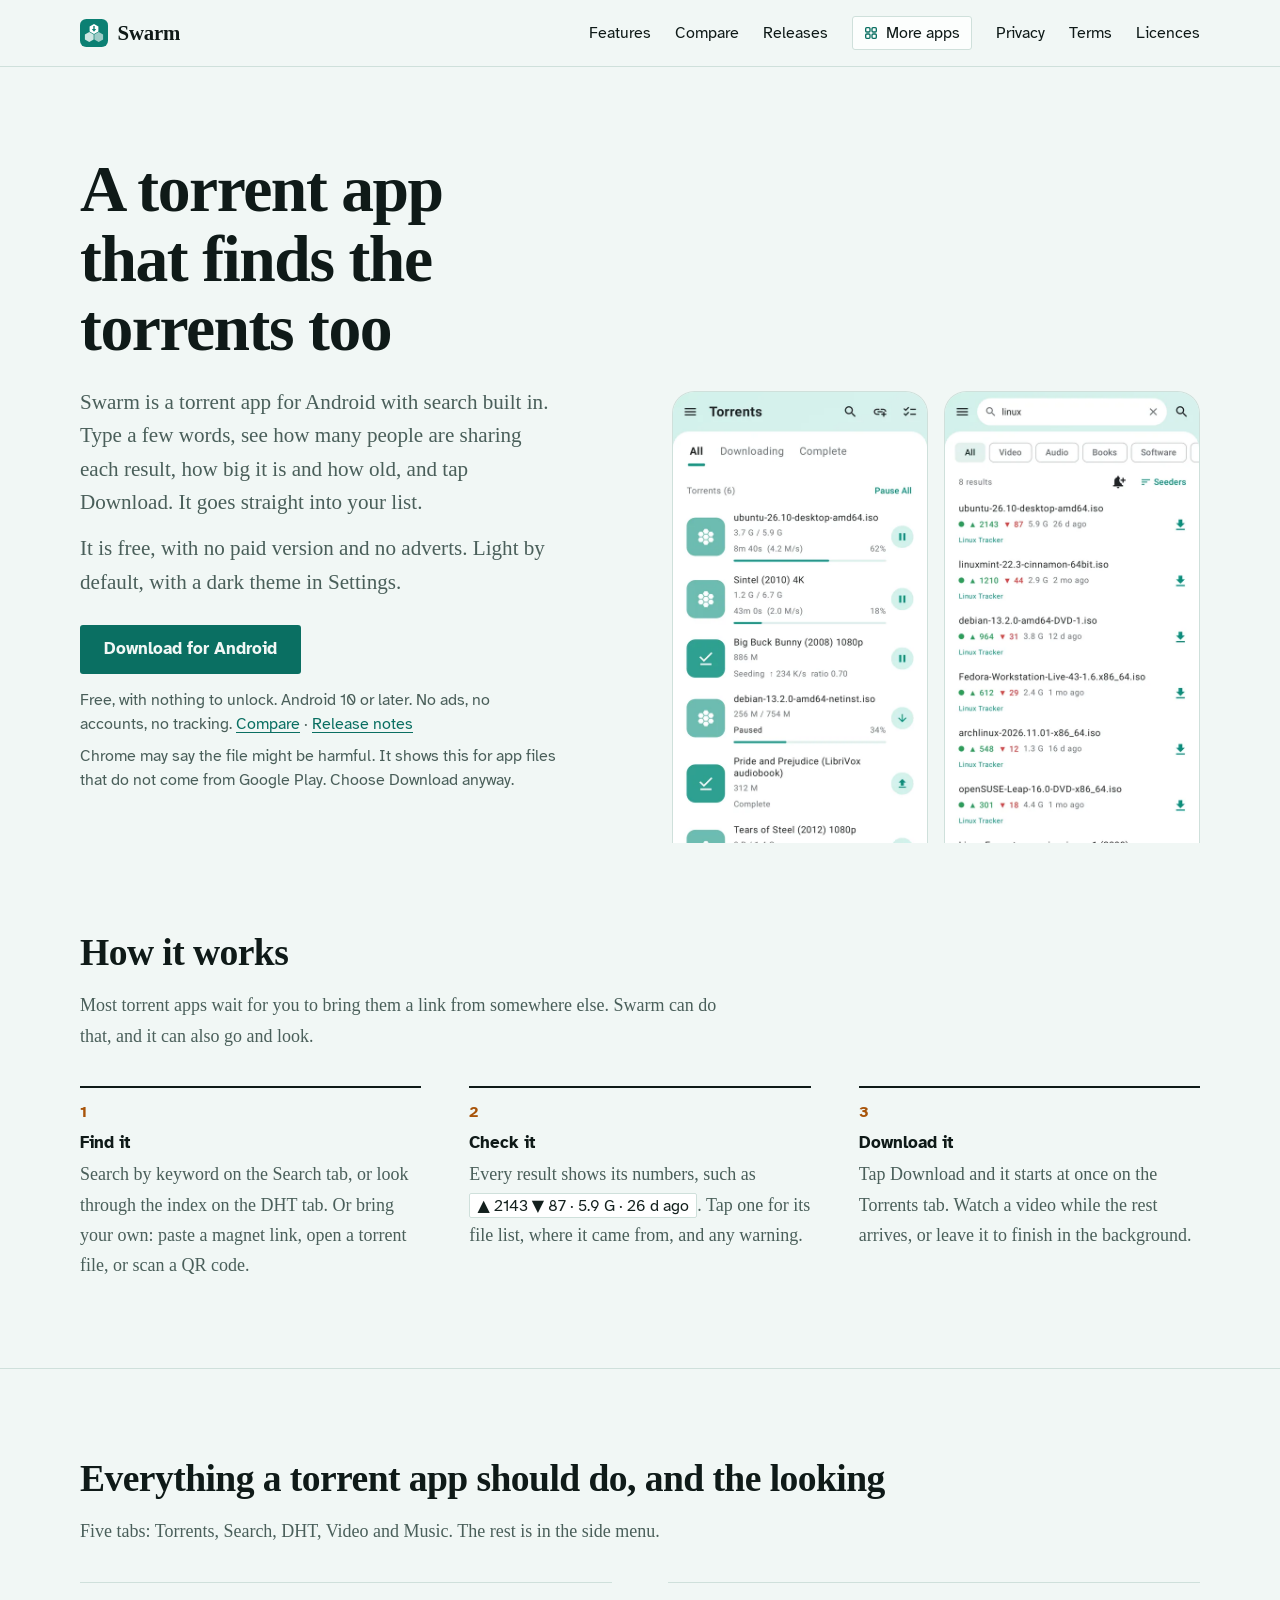
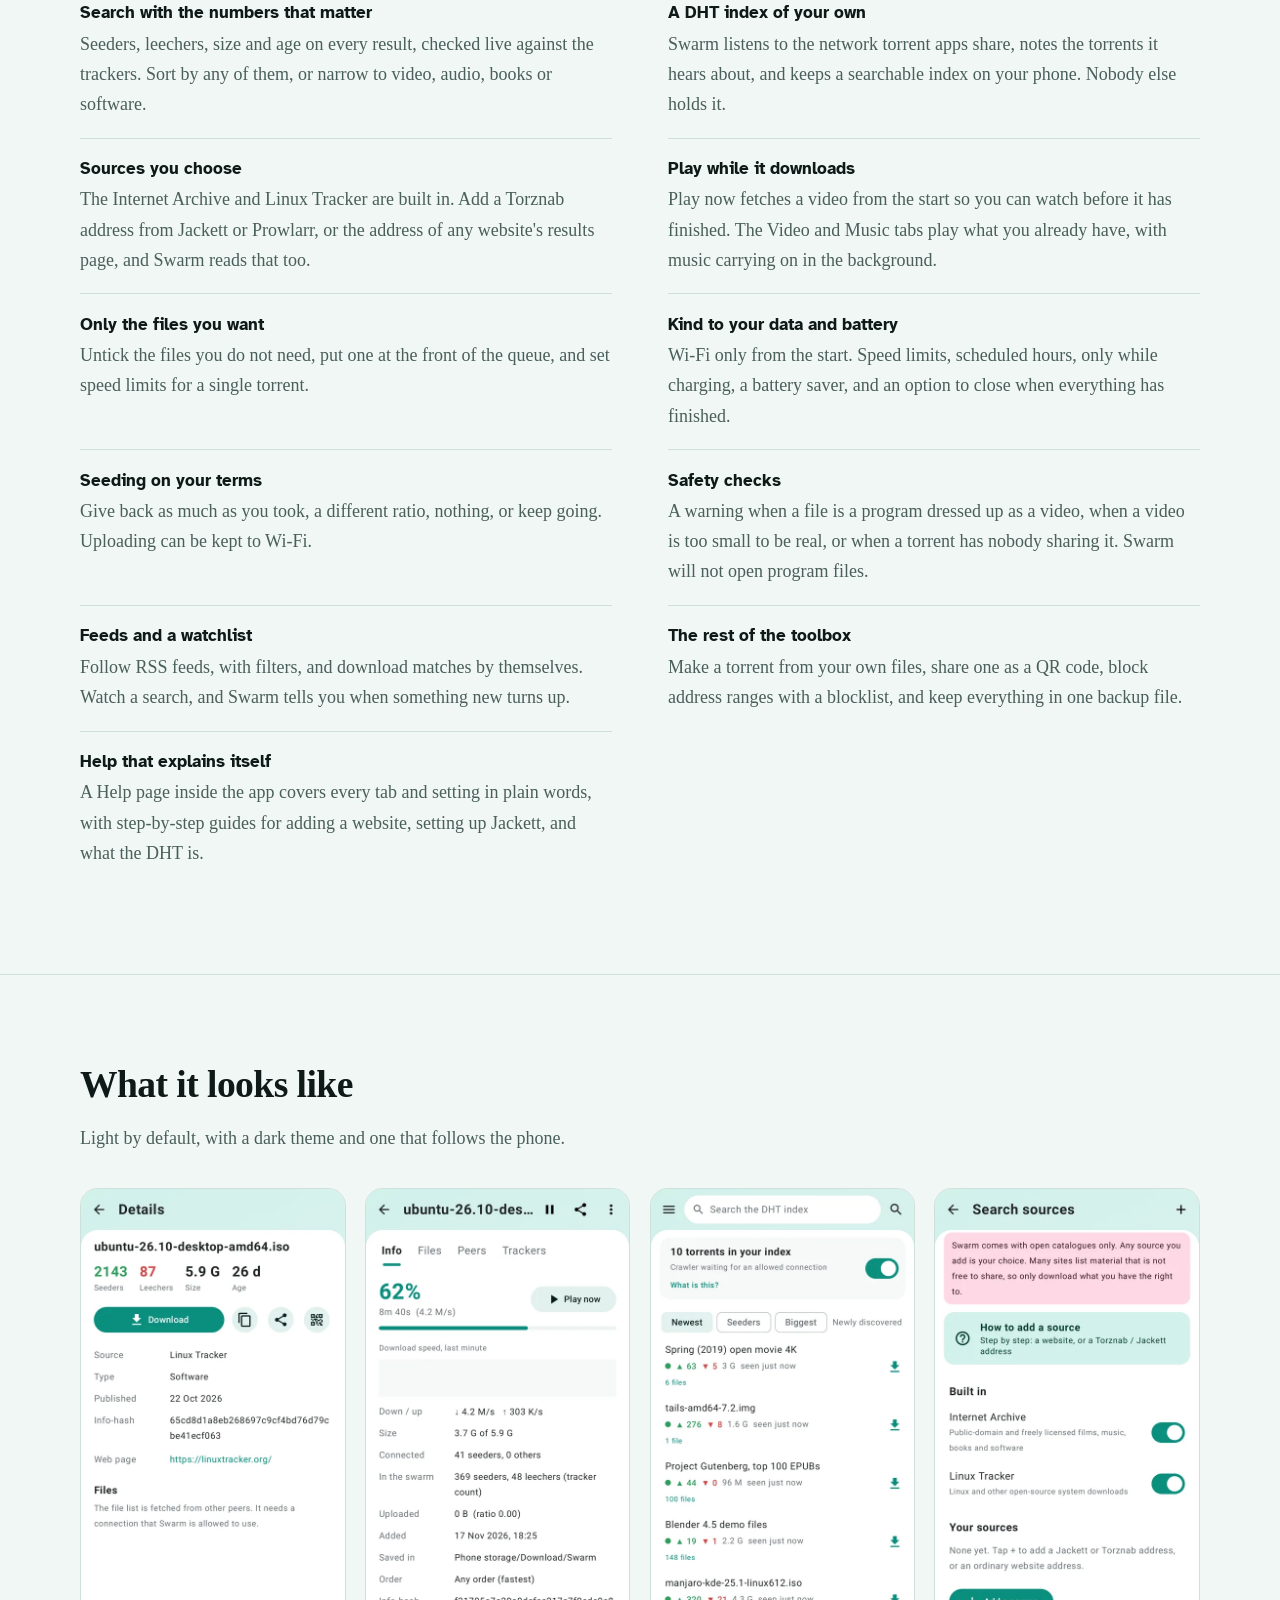
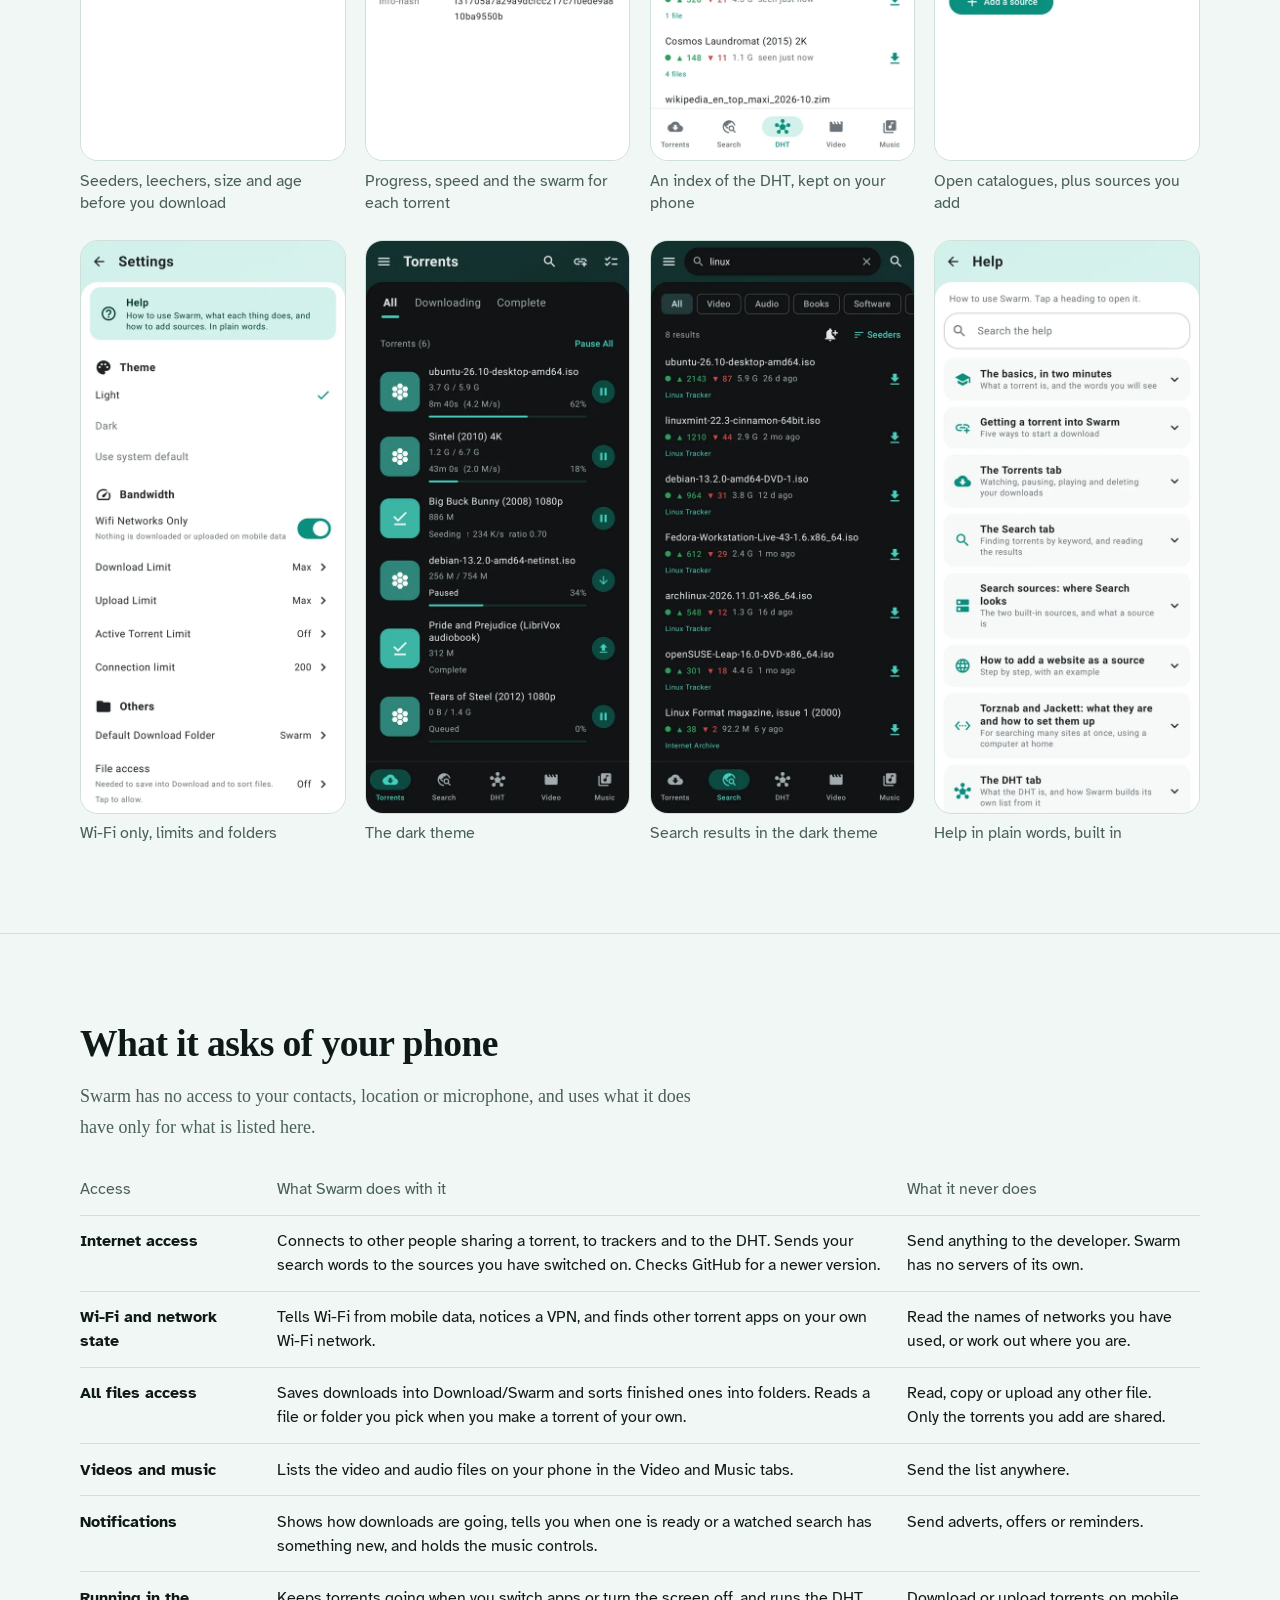
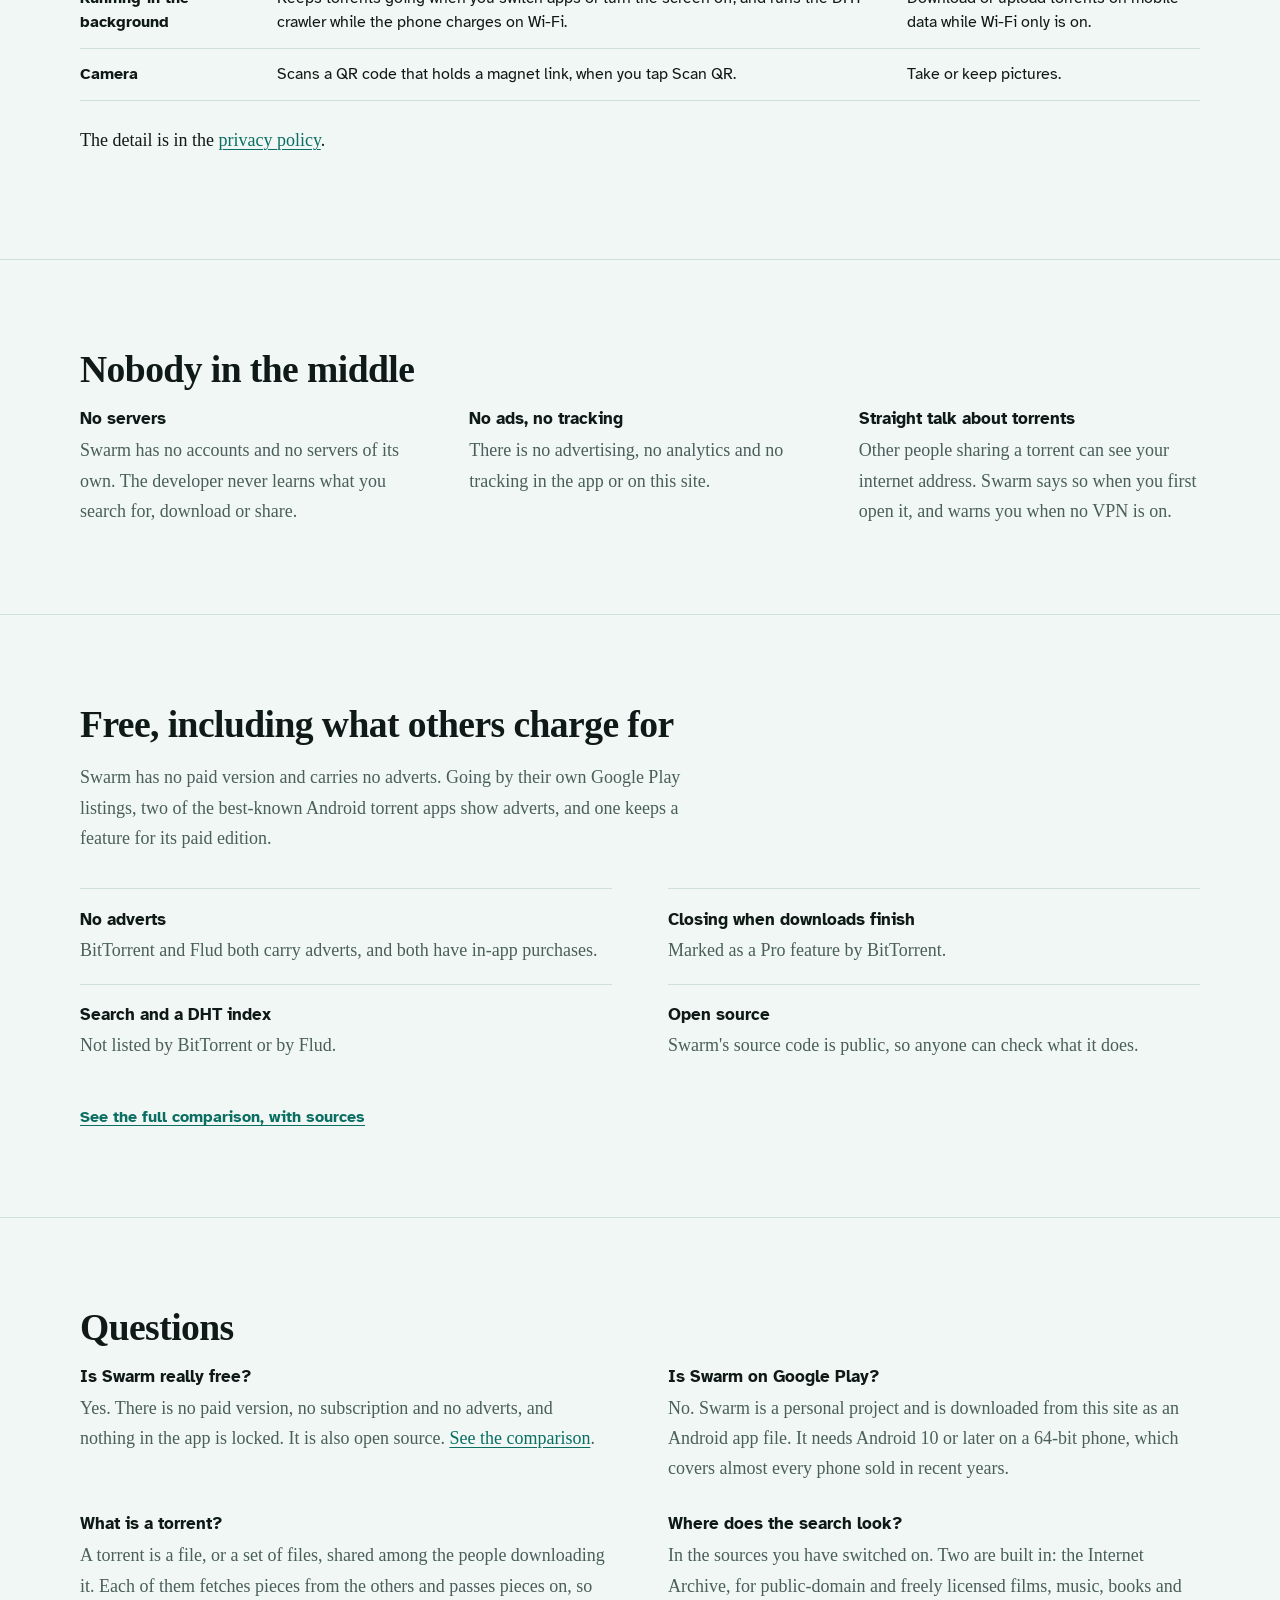
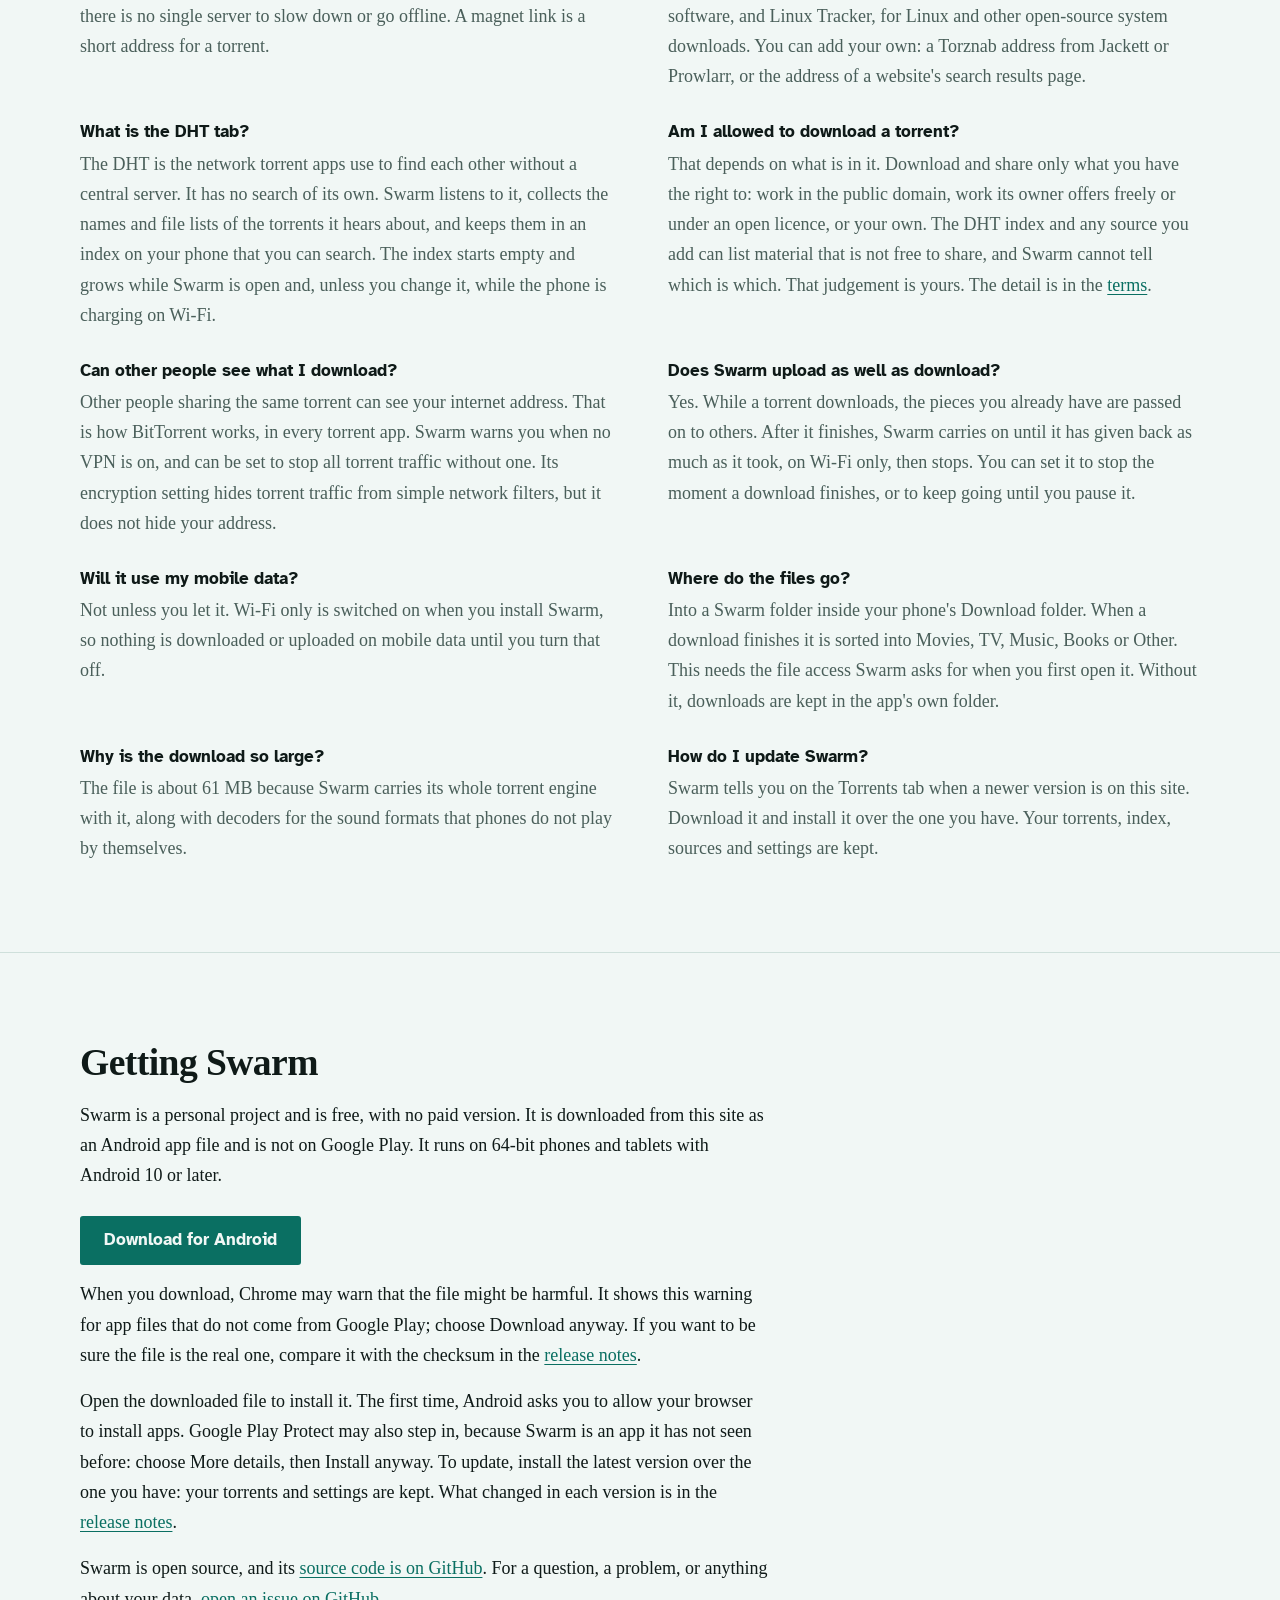
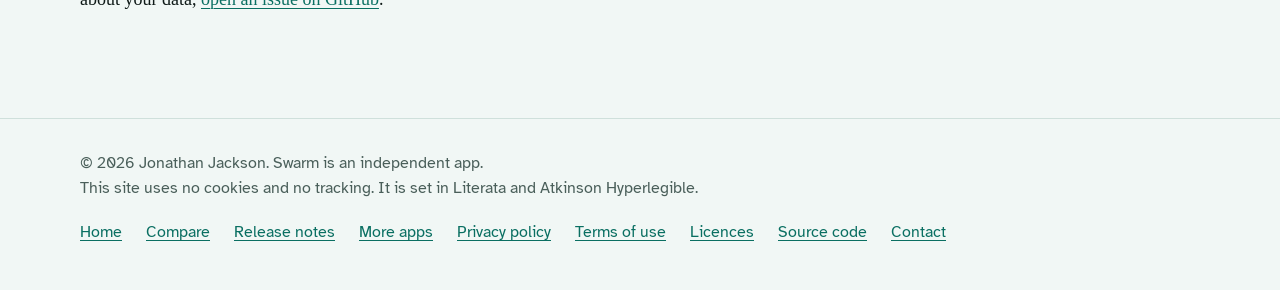
==== commit e2595edd: "Swarm 1.2" ====
--- a/index.html
+++ b/index.html
@@ -25,7 +25,7 @@
 <link rel="preload" href="assets/fonts/literata-latin-700-normal.woff2" as="font" type="font/woff2" crossorigin>
 <link rel="preload" href="assets/fonts/literata-latin-400-normal.woff2" as="font" type="font/woff2" crossorigin>
 <link rel="stylesheet" href="assets/site.css?v=1">
-<script type="application/ld+json">{"@context":"https://schema.org","@type":"SoftwareApplication","name":"Swarm","url":"https://customgpter.github.io/swarm/","description":"Swarm is a torrent app for Android that also finds torrents: it searches open catalogues by keyword and builds a searchable index of the DHT on the phone.","applicationCategory":"UtilitiesApplication","applicationSubCategory":"BitTorrent client","operatingSystem":"Android 10 or later","softwareVersion":"1.0","downloadUrl":"https://github.com/CustomGPTer/swarm/releases/latest/download/Swarm.apk","releaseNotes":"https://customgpter.github.io/swarm/releases.html","license":"https://www.gnu.org/licenses/gpl-3.0.html","offers":{"@type":"Offer","price":"0","priceCurrency":"GBP"},"inLanguage":"en-GB","image":"https://customgpter.github.io/swarm/assets/og.png","featureList":["Keyword search across open catalogues and sources you add","Seeders, leechers, size and age on every result","A searchable DHT index built and kept on the phone","Magnet links, torrent files and QR codes","Play video while it downloads","Choose which files in a torrent to download","Wi-Fi only, speed limits, scheduled hours and a battery saver","RSS feeds and a watchlist for saved searches","Built-in video and music players","Light and dark themes"],"author":{"@type":"Person","name":"Jonathan Jackson"}}</script>
+<script type="application/ld+json">{"@context":"https://schema.org","@type":"SoftwareApplication","name":"Swarm","url":"https://customgpter.github.io/swarm/","description":"Swarm is a torrent app for Android that also finds torrents: it searches open catalogues by keyword and builds a searchable index of the DHT on the phone.","applicationCategory":"UtilitiesApplication","applicationSubCategory":"BitTorrent client","operatingSystem":"Android 10 or later","softwareVersion":"1.2","downloadUrl":"https://github.com/CustomGPTer/swarm/releases/latest/download/Swarm.apk","releaseNotes":"https://customgpter.github.io/swarm/releases.html","license":"https://www.gnu.org/licenses/gpl-3.0.html","offers":{"@type":"Offer","price":"0","priceCurrency":"GBP"},"inLanguage":"en-GB","image":"https://customgpter.github.io/swarm/assets/og.png","featureList":["Keyword search across open catalogues and sources you add","Seeders, leechers, size and age on every result","A searchable DHT index built and kept on the phone","Magnet links, torrent files and QR codes","Play video while it downloads","Choose which files in a torrent to download","Wi-Fi only, speed limits, scheduled hours and a battery saver","RSS feeds and a watchlist for saved searches","Built-in video and music players","Light and dark themes","Built-in help written in plain words"],"author":{"@type":"Person","name":"Jonathan Jackson"}}</script>
 <script type="application/ld+json">{"@context":"https://schema.org","@type":"WebSite","name":"Swarm","url":"https://customgpter.github.io/swarm/","inLanguage":"en-GB"}</script>
 <script type="application/ld+json">{"@context":"https://schema.org","@type":"FAQPage","mainEntity":[{"@type":"Question","name":"Is Swarm really free?","acceptedAnswer":{"@type":"Answer","text":"Yes. There is no paid version, no subscription and no adverts, and nothing in the app is locked. It is also open source."}},{"@type":"Question","name":"Is Swarm on Google Play?","acceptedAnswer":{"@type":"Answer","text":"No. Swarm is a personal project and is downloaded from this site as an Android app file. It needs Android 10 or later on a 64-bit phone, which covers almost every phone sold in recent years."}},{"@type":"Question","name":"What is a torrent?","acceptedAnswer":{"@type":"Answer","text":"A torrent is a file, or a set of files, shared among the people downloading it. Each of them fetches pieces from the others and passes pieces on, so there is no single server to slow down or go offline. A magnet link is a short address for a torrent."}},{"@type":"Question","name":"Where does the search look?","acceptedAnswer":{"@type":"Answer","text":"In the sources you have switched on. Two are built in: the Internet Archive, for public-domain and freely licensed films, music, books and software, and Linux Tracker, for Linux and other open-source system downloads. You can add your own: a Torznab address from Jackett or Prowlarr, or the address of a website's search results page."}},{"@type":"Question","name":"What is the DHT tab?","acceptedAnswer":{"@type":"Answer","text":"The DHT is the network torrent apps use to find each other without a central server. It has no search of its own. Swarm listens to it, collects the names and file lists of the torrents it hears about, and keeps them in an index on your phone that you can search. The index starts empty and grows while Swarm is open and, unless you change it, while the phone is charging on Wi-Fi."}},{"@type":"Question","name":"Am I allowed to download a torrent?","acceptedAnswer":{"@type":"Answer","text":"That depends on what is in it. Download and share only what you have the right to: work in the public domain, work its owner offers freely or under an open licence, or your own. The DHT index and any source you add can list material that is not free to share, and Swarm cannot tell which is which. That judgement is yours."}},{"@type":"Question","name":"Can other people see what I download?","acceptedAnswer":{"@type":"Answer","text":"Other people sharing the same torrent can see your internet address. That is how BitTorrent works, in every torrent app. Swarm warns you when no VPN is on, and can be set to stop all torrent traffic without one. Its encryption setting hides torrent traffic from simple network filters, but it does not hide your address."}},{"@type":"Question","name":"Does Swarm upload as well as download?","acceptedAnswer":{"@type":"Answer","text":"Yes. While a torrent downloads, the pieces you already have are passed on to others. After it finishes, Swarm carries on until it has given back as much as it took, on Wi-Fi only, then stops. You can set it to stop the moment a download finishes, or to keep going until you pause it."}},{"@type":"Question","name":"Will it use my mobile data?","acceptedAnswer":{"@type":"Answer","text":"Not unless you let it. Wi-Fi only is switched on when you install Swarm, so nothing is downloaded or uploaded on mobile data until you turn that off."}},{"@type":"Question","name":"Where do the files go?","acceptedAnswer":{"@type":"Answer","text":"Into a Swarm folder inside your phone's Download folder. When a download finishes it is sorted into Movies, TV, Music, Books or Other. This needs the file access Swarm asks for when you first open it. Without it, downloads are kept in the app's own folder."}},{"@type":"Question","name":"Why is the download so large?","acceptedAnswer":{"@type":"Answer","text":"The file is about 61 MB because Swarm carries its whole torrent engine with it, along with decoders for the sound formats that phones do not play by themselves."}},{"@type":"Question","name":"How do I update Swarm?","acceptedAnswer":{"@type":"Answer","text":"Swarm tells you on the Torrents tab when a newer version is on this site. Download it and install it over the one you have. Your torrents, index, sources and settings are kept."}}]}</script>
 </head>
@@ -81,6 +81,7 @@
 <div><dt>Safety checks</dt><dd>A warning when a file is a program dressed up as a video, when a video is too small to be real, or when a torrent has nobody sharing it. Swarm will not open program files.</dd></div>
 <div><dt>Feeds and a watchlist</dt><dd>Follow RSS feeds, with filters, and download matches by themselves. Watch a search, and Swarm tells you when something new turns up.</dd></div>
 <div><dt>The rest of the toolbox</dt><dd>Make a torrent from your own files, share one as a QR code, block address ranges with a blocklist, and keep everything in one backup file.</dd></div>
+<div><dt>Help that explains itself</dt><dd>A Help page inside the app covers every tab and setting in plain words, with step-by-step guides for adding a website, setting up Jackett, and what the DHT is.</dd></div>
 </dl>
 </div>
 </section>
@@ -97,7 +98,7 @@
 <figure><img src="assets/s-settings.webp" alt="Swarm screen: Wi-Fi only, limits and folders" width="540" height="1170" loading="lazy"><figcaption>Wi-Fi only, limits and folders</figcaption></figure>
 <figure><img src="assets/s-torrents-dark.webp" alt="Swarm screen: The dark theme" width="540" height="1170" loading="lazy"><figcaption>The dark theme</figcaption></figure>
 <figure><img src="assets/s-search-dark.webp" alt="Swarm screen: Search results in the dark theme" width="540" height="1170" loading="lazy"><figcaption>Search results in the dark theme</figcaption></figure>
-<figure><img src="assets/s-about.webp" alt="Swarm screen: Backup, updates and licences" width="540" height="1170" loading="lazy"><figcaption>Backup, updates and licences</figcaption></figure>
+<figure><img src="assets/s-help.webp" alt="Swarm screen: Help in plain words, built in" width="540" height="1170" loading="lazy"><figcaption>Help in plain words, built in</figcaption></figure>
 </div>
 </div>
 </section>
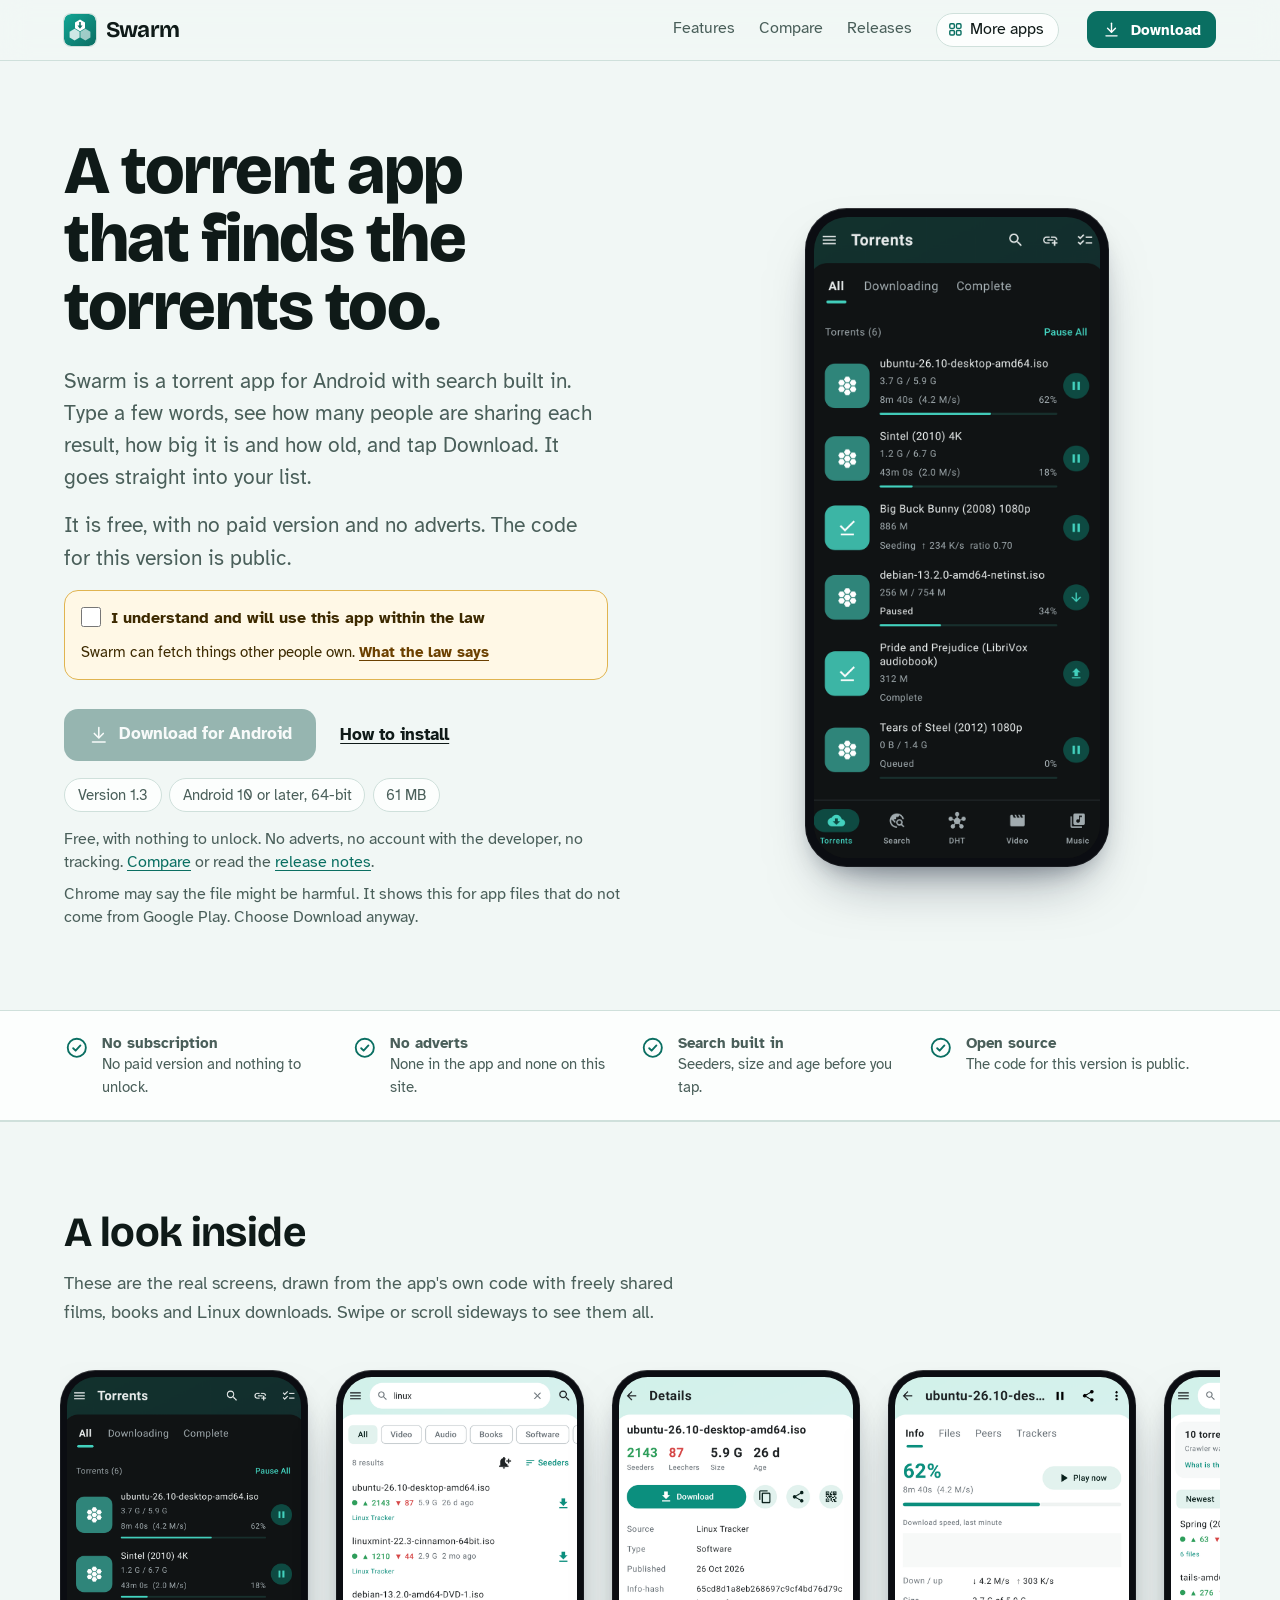
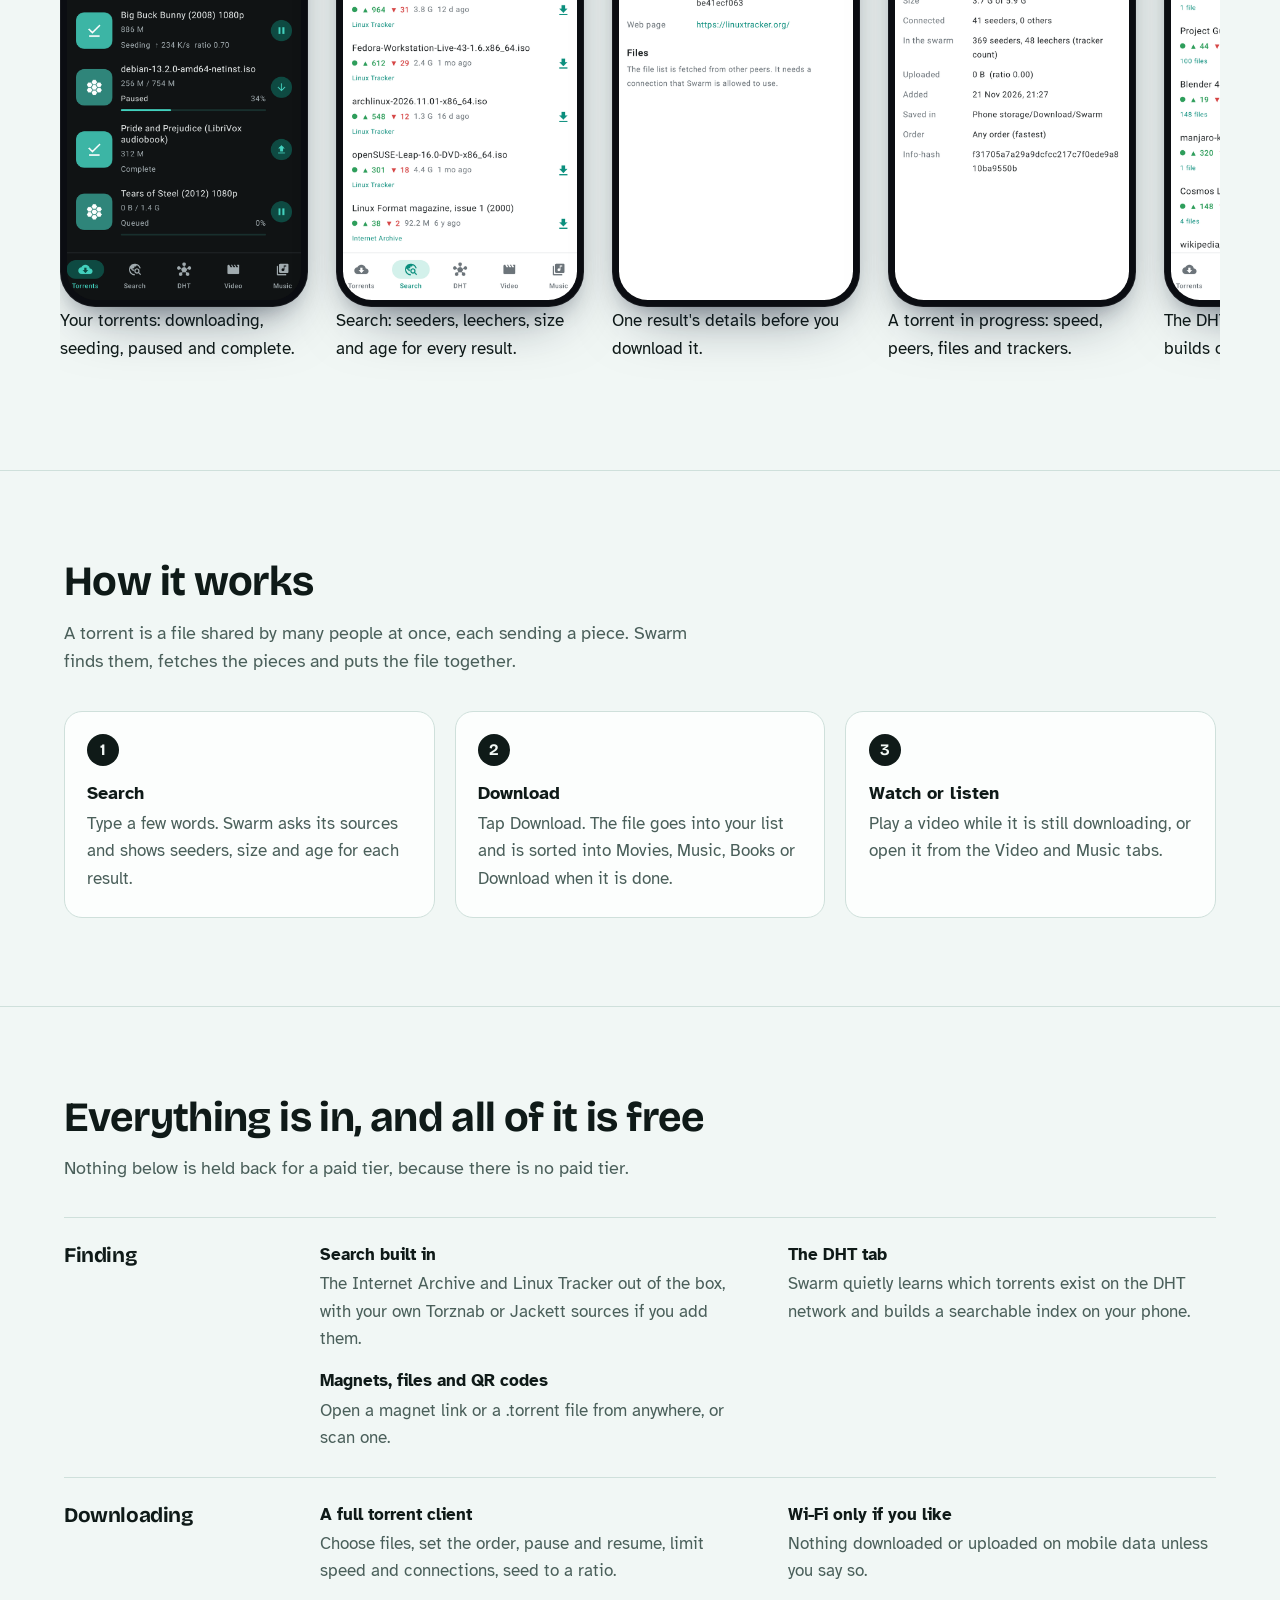
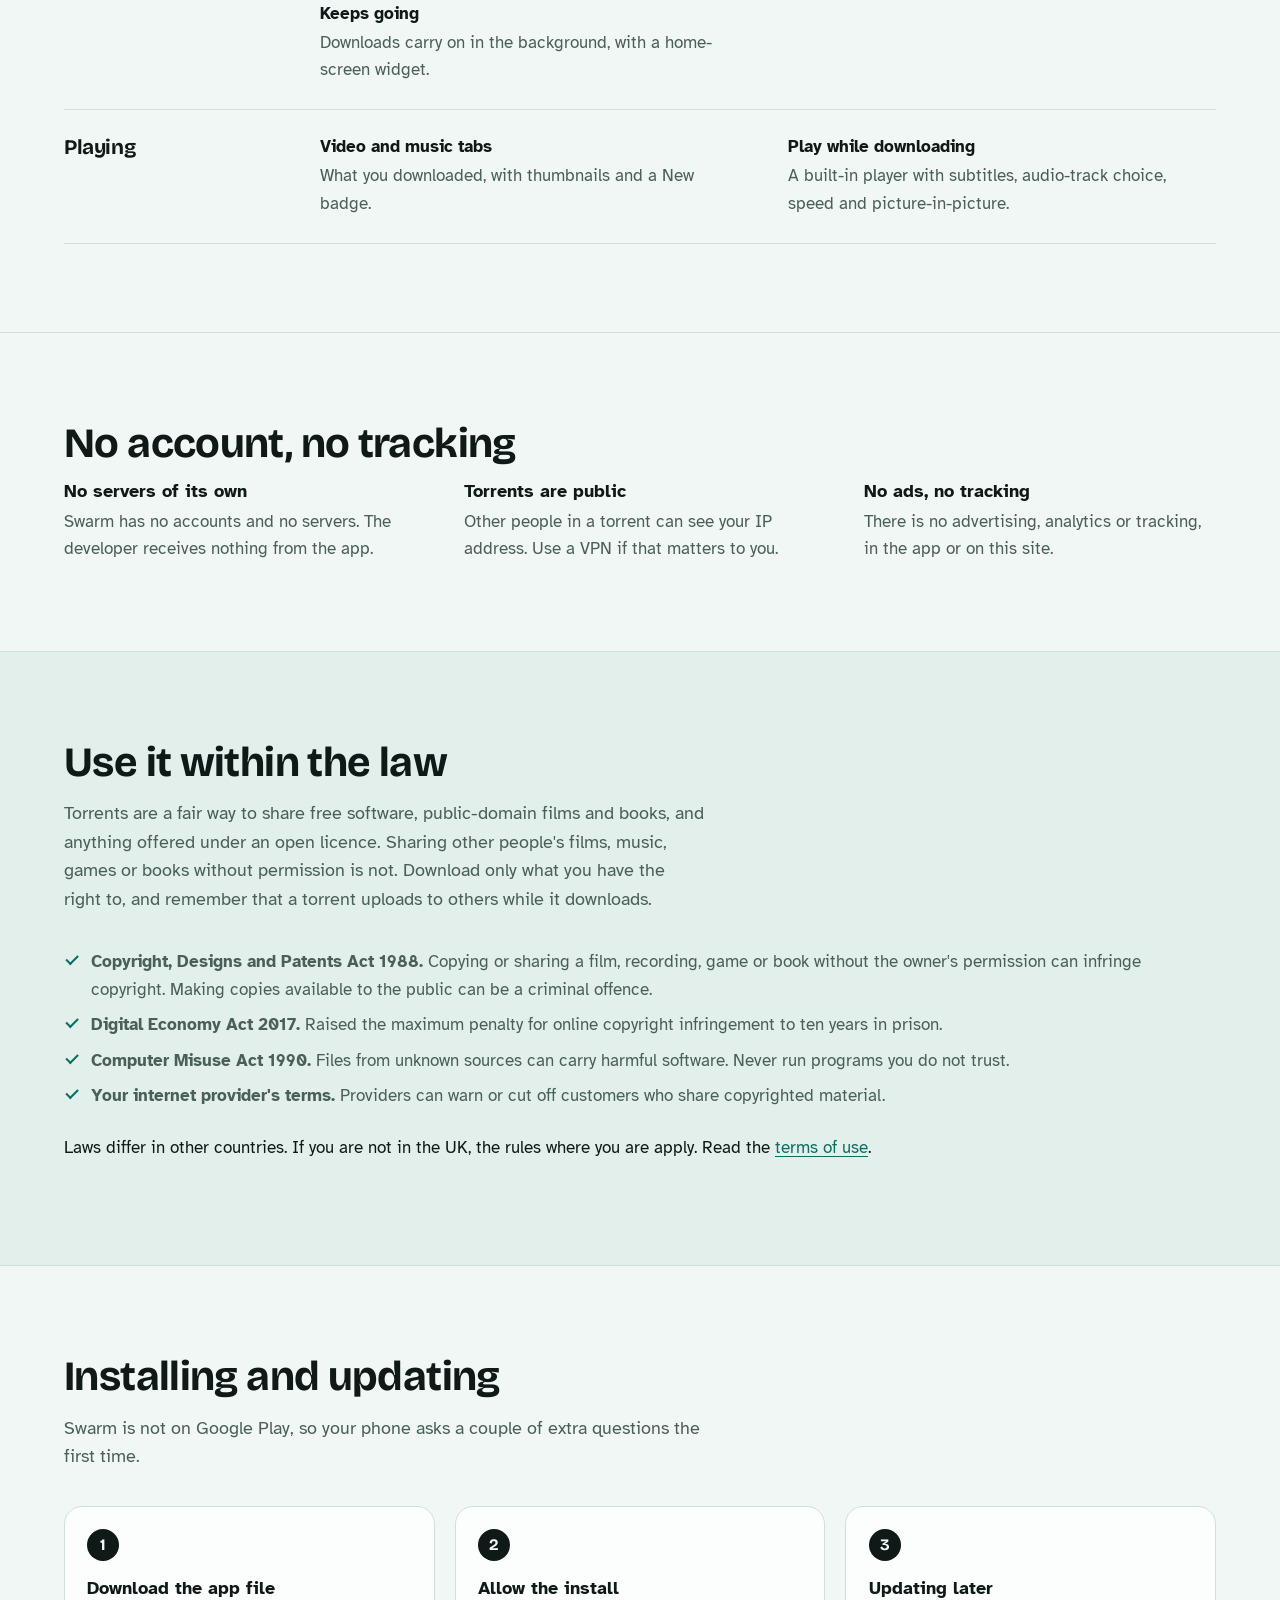
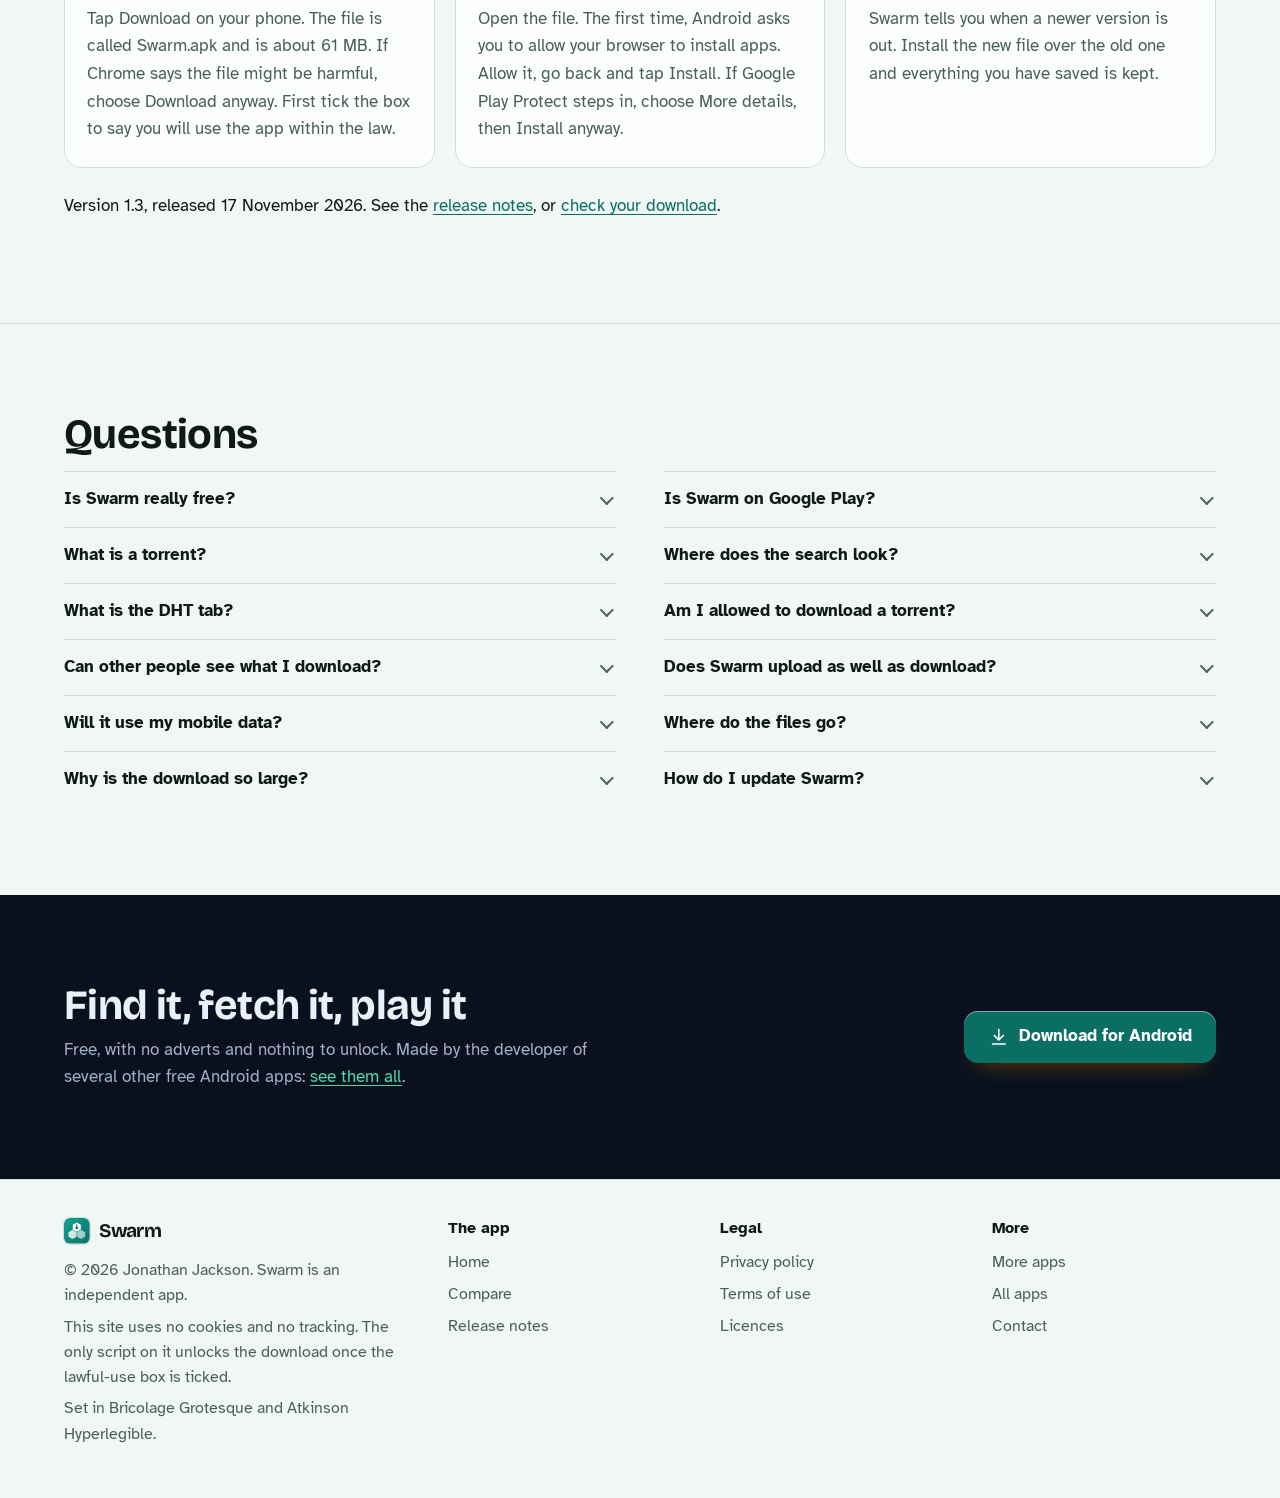
==== commit 6bbd9088: "Swarm site on the house layout, with real screens and the lawful-use box" ====
--- a/index.html
+++ b/index.html
@@ -3,188 +3,147 @@
 <head>
 <meta charset="utf-8">
 <meta name="viewport" content="width=device-width, initial-scale=1">
-<title>Swarm: a torrent app for Android with search built in</title>
-<meta name="description" content="Swarm is a free Android torrent app that finds torrents too, with keyword search and its own DHT index. No adverts, no accounts, no tracking and no paid version.">
+<title>Swarm: a free torrent app for Android that finds the torrents too</title>
+<meta name="description" content="Swarm is a free torrent app for Android with search built in: see seeders, size and age, tap Download, and play videos while they download. A DHT index, your own search sources, no adverts and no paid version. Open source.">
 <meta name="author" content="Jonathan Jackson">
 <link rel="canonical" href="https://customgpter.github.io/swarm/">
 <meta name="theme-color" content="#f1f7f5" media="(prefers-color-scheme: light)">
 <meta name="theme-color" content="#0a1211" media="(prefers-color-scheme: dark)">
 <meta property="og:type" content="website">
 <meta property="og:site_name" content="Swarm">
-<meta property="og:title" content="Swarm: a torrent app for Android with search built in">
-<meta property="og:description" content="Swarm is a free Android torrent app that finds torrents too, with keyword search and its own DHT index. No adverts, no accounts, no tracking and no paid version.">
+<meta property="og:title" content="Swarm: a free torrent app for Android that finds the torrents too">
+<meta property="og:description" content="Swarm is a free torrent app for Android with search built in: see seeders, size and age, tap Download, and play videos while they download. A DHT index, your own search sources, no adverts and no paid version. Open source.">
 <meta property="og:url" content="https://customgpter.github.io/swarm/">
 <meta property="og:image" content="https://customgpter.github.io/swarm/assets/og.png">
 <meta property="og:image:width" content="1200">
 <meta property="og:image:height" content="630">
-<meta property="og:image:alt" content="Three Swarm screens: the torrent list, search results with seeders and leechers, and the DHT index, beside the Swarm name">
+<meta property="og:image:alt" content="Swarm&#x27;s torrent list with downloads in progress">
 <meta property="og:locale" content="en_GB">
 <meta name="twitter:card" content="summary_large_image">
-<link rel="icon" href="assets/favicon.svg" type="image/svg+xml">
-<link rel="apple-touch-icon" href="assets/apple-touch-icon.png">
-<link rel="preload" href="assets/fonts/literata-latin-700-normal.woff2" as="font" type="font/woff2" crossorigin>
-<link rel="preload" href="assets/fonts/literata-latin-400-normal.woff2" as="font" type="font/woff2" crossorigin>
-<link rel="stylesheet" href="assets/site.css?v=1">
-<script type="application/ld+json">{"@context":"https://schema.org","@type":"SoftwareApplication","name":"Swarm","url":"https://customgpter.github.io/swarm/","description":"Swarm is a torrent app for Android that also finds torrents: it searches open catalogues by keyword and builds a searchable index of the DHT on the phone.","applicationCategory":"UtilitiesApplication","applicationSubCategory":"BitTorrent client","operatingSystem":"Android 10 or later","softwareVersion":"1.2","downloadUrl":"https://github.com/CustomGPTer/swarm/releases/latest/download/Swarm.apk","releaseNotes":"https://customgpter.github.io/swarm/releases.html","license":"https://www.gnu.org/licenses/gpl-3.0.html","offers":{"@type":"Offer","price":"0","priceCurrency":"GBP"},"inLanguage":"en-GB","image":"https://customgpter.github.io/swarm/assets/og.png","featureList":["Keyword search across open catalogues and sources you add","Seeders, leechers, size and age on every result","A searchable DHT index built and kept on the phone","Magnet links, torrent files and QR codes","Play video while it downloads","Choose which files in a torrent to download","Wi-Fi only, speed limits, scheduled hours and a battery saver","RSS feeds and a watchlist for saved searches","Built-in video and music players","Light and dark themes","Built-in help written in plain words"],"author":{"@type":"Person","name":"Jonathan Jackson"}}</script>
-<script type="application/ld+json">{"@context":"https://schema.org","@type":"WebSite","name":"Swarm","url":"https://customgpter.github.io/swarm/","inLanguage":"en-GB"}</script>
-<script type="application/ld+json">{"@context":"https://schema.org","@type":"FAQPage","mainEntity":[{"@type":"Question","name":"Is Swarm really free?","acceptedAnswer":{"@type":"Answer","text":"Yes. There is no paid version, no subscription and no adverts, and nothing in the app is locked. It is also open source."}},{"@type":"Question","name":"Is Swarm on Google Play?","acceptedAnswer":{"@type":"Answer","text":"No. Swarm is a personal project and is downloaded from this site as an Android app file. It needs Android 10 or later on a 64-bit phone, which covers almost every phone sold in recent years."}},{"@type":"Question","name":"What is a torrent?","acceptedAnswer":{"@type":"Answer","text":"A torrent is a file, or a set of files, shared among the people downloading it. Each of them fetches pieces from the others and passes pieces on, so there is no single server to slow down or go offline. A magnet link is a short address for a torrent."}},{"@type":"Question","name":"Where does the search look?","acceptedAnswer":{"@type":"Answer","text":"In the sources you have switched on. Two are built in: the Internet Archive, for public-domain and freely licensed films, music, books and software, and Linux Tracker, for Linux and other open-source system downloads. You can add your own: a Torznab address from Jackett or Prowlarr, or the address of a website's search results page."}},{"@type":"Question","name":"What is the DHT tab?","acceptedAnswer":{"@type":"Answer","text":"The DHT is the network torrent apps use to find each other without a central server. It has no search of its own. Swarm listens to it, collects the names and file lists of the torrents it hears about, and keeps them in an index on your phone that you can search. The index starts empty and grows while Swarm is open and, unless you change it, while the phone is charging on Wi-Fi."}},{"@type":"Question","name":"Am I allowed to download a torrent?","acceptedAnswer":{"@type":"Answer","text":"That depends on what is in it. Download and share only what you have the right to: work in the public domain, work its owner offers freely or under an open licence, or your own. The DHT index and any source you add can list material that is not free to share, and Swarm cannot tell which is which. That judgement is yours."}},{"@type":"Question","name":"Can other people see what I download?","acceptedAnswer":{"@type":"Answer","text":"Other people sharing the same torrent can see your internet address. That is how BitTorrent works, in every torrent app. Swarm warns you when no VPN is on, and can be set to stop all torrent traffic without one. Its encryption setting hides torrent traffic from simple network filters, but it does not hide your address."}},{"@type":"Question","name":"Does Swarm upload as well as download?","acceptedAnswer":{"@type":"Answer","text":"Yes. While a torrent downloads, the pieces you already have are passed on to others. After it finishes, Swarm carries on until it has given back as much as it took, on Wi-Fi only, then stops. You can set it to stop the moment a download finishes, or to keep going until you pause it."}},{"@type":"Question","name":"Will it use my mobile data?","acceptedAnswer":{"@type":"Answer","text":"Not unless you let it. Wi-Fi only is switched on when you install Swarm, so nothing is downloaded or uploaded on mobile data until you turn that off."}},{"@type":"Question","name":"Where do the files go?","acceptedAnswer":{"@type":"Answer","text":"Into a Swarm folder inside your phone's Download folder. When a download finishes it is sorted into Movies, TV, Music, Books or Other. This needs the file access Swarm asks for when you first open it. Without it, downloads are kept in the app's own folder."}},{"@type":"Question","name":"Why is the download so large?","acceptedAnswer":{"@type":"Answer","text":"The file is about 61 MB because Swarm carries its whole torrent engine with it, along with decoders for the sound formats that phones do not play by themselves."}},{"@type":"Question","name":"How do I update Swarm?","acceptedAnswer":{"@type":"Answer","text":"Swarm tells you on the Torrents tab when a newer version is on this site. Download it and install it over the one you have. Your torrents, index, sources and settings are kept."}}]}</script>
+<link rel="icon" href="./assets/favicon.svg" type="image/svg+xml">
+<link rel="apple-touch-icon" href="./assets/apple-touch-icon.png">
+<link rel="preload" href="./assets/fonts/bricolage-grotesque-latin.woff2" as="font" type="font/woff2" crossorigin>
+<link rel="preload" href="./assets/fonts/atkinson-hyperlegible-latin-400-normal.woff2" as="font" type="font/woff2" crossorigin>
+<link rel="stylesheet" href="./assets/site.css?v=1">
+<link rel="stylesheet" href="./assets/house.css?v=1">
+<link rel="stylesheet" href="./assets/apps-list.css?v=1">
+<script src="./assets/apps-list.js?v=1" defer></script>
+<script type="application/ld+json">{"@context":"https://schema.org","@type":"SoftwareApplication","name":"Swarm","url":"https://customgpter.github.io/swarm/","description":"Swarm is a free torrent app for Android with search built in: see seeders, size and age, tap Download, and play videos while they download. A DHT index, your own search sources, no adverts and no paid version. Open source.","applicationCategory":"UtilitiesApplication","operatingSystem":"Android 10 or later, 64-bit","softwareVersion":"1.3","downloadUrl":"https://github.com/CustomGPTer/swarm/releases/latest/download/Swarm.apk","releaseNotes":"https://customgpter.github.io/swarm/releases.html","offers":{"@type":"Offer","price":"0","priceCurrency":"GBP"},"inLanguage":"en-GB","image":"https://customgpter.github.io/swarm/assets/og.png","featureList":["Search built in","The DHT tab","Magnets, files and QR codes","A full torrent client","Wi-Fi only if you like","Keeps going","Video and music tabs","Play while downloading"],"author":{"@type":"Person","name":"Jonathan Jackson"}}</script>
+<script type="application/ld+json">{"@context":"https://schema.org","@type":"FAQPage","mainEntity":[{"@type":"Question","name":"Is Swarm really free?","acceptedAnswer":{"@type":"Answer","text":"Yes. There is no paid version, no subscription and no adverts, and nothing in the app is locked. It is also open source. See the comparison."}},{"@type":"Question","name":"Is Swarm on Google Play?","acceptedAnswer":{"@type":"Answer","text":"No. Swarm is a personal project and is downloaded from this site as an Android app file. It needs Android 10 or later on a 64-bit phone, which covers almost every phone sold in recent years."}},{"@type":"Question","name":"What is a torrent?","acceptedAnswer":{"@type":"Answer","text":"A torrent is a file, or a set of files, shared among the people downloading it. Each of them fetches pieces from the others and passes pieces on, so there is no single server to slow down or go offline. A magnet link is a short address for a torrent."}},{"@type":"Question","name":"Where does the search look?","acceptedAnswer":{"@type":"Answer","text":"In the sources you have switched on. Two are built in: the Internet Archive, for public-domain and freely licensed films, music, books and software, and Linux Tracker, for Linux and other open-source system downloads. You can add your own: a Torznab address from Jackett or Prowlarr, or the address of a website&#x27;s search results page."}},{"@type":"Question","name":"What is the DHT tab?","acceptedAnswer":{"@type":"Answer","text":"The DHT is the network torrent apps use to find each other without a central server. It has no search of its own. Swarm listens to it, collects the names and file lists of the torrents it hears about, and keeps them in an index on your phone that you can search. The index starts empty and grows while Swarm is open and, unless you change it, while the phone is charging on Wi-Fi."}},{"@type":"Question","name":"Am I allowed to download a torrent?","acceptedAnswer":{"@type":"Answer","text":"That depends on what is in it. Download and share only what you have the right to: work in the public domain, work its owner offers freely or under an open licence, or your own. The DHT index and any source you add can list material that is not free to share, and Swarm cannot tell which is which. That judgement is yours. The detail is in the terms."}},{"@type":"Question","name":"Can other people see what I download?","acceptedAnswer":{"@type":"Answer","text":"Other people sharing the same torrent can see your internet address. That is how BitTorrent works, in every torrent app. Swarm warns you when no VPN is on, and can be set to stop all torrent traffic without one. Its encryption setting hides torrent traffic from simple network filters, but it does not hide your address."}},{"@type":"Question","name":"Does Swarm upload as well as download?","acceptedAnswer":{"@type":"Answer","text":"Yes. While a torrent downloads, the pieces you already have are passed on to others. After it finishes, Swarm carries on until it has given back as much as it took, on Wi-Fi only, then stops. You can set it to stop the moment a download finishes, or to keep going until you pause it."}},{"@type":"Question","name":"Will it use my mobile data?","acceptedAnswer":{"@type":"Answer","text":"Not unless you let it. Wi-Fi only is switched on when you install Swarm, so nothing is downloaded or uploaded on mobile data until you turn that off."}},{"@type":"Question","name":"Where do the files go?","acceptedAnswer":{"@type":"Answer","text":"Into a Swarm folder inside your phone&#x27;s Download folder. When a download finishes it is sorted into Movies, TV, Music, Books or Other. This needs the file access Swarm asks for when you first open it. Without it, downloads are kept in the app&#x27;s own folder."}},{"@type":"Question","name":"Why is the download so large?","acceptedAnswer":{"@type":"Answer","text":"The file is about 61 MB because Swarm carries its whole torrent engine with it, along with decoders for the sound formats that phones do not play by themselves."}},{"@type":"Question","name":"How do I update Swarm?","acceptedAnswer":{"@type":"Answer","text":"Swarm tells you on the Torrents tab when a newer version is on this site. Download it and install it over the one you have. Your torrents, index, sources and settings are kept."}}]}</script>
 </head>
 <body>
 <a class="skip" href="#main">Skip to content</a>
 <header class="masthead">
 <div class="wrap">
-<a class="brand" href="./" aria-label="Swarm home"><svg viewBox="0 0 108 108" aria-hidden="true"><rect width="108" height="108" rx="24" fill="#0b8073"/><polygon points="54.0,18.9 70.9,28.65 70.9,48.15 54.0,57.9 37.1,48.15 37.1,28.65" fill="#fff"/><polygon points="35.8,50.1 52.7,59.85 52.7,79.35 35.8,89.1 18.9,79.35 18.9,59.85" fill="#fff" fill-opacity=".8"/><polygon points="72.2,50.1 89.1,59.85 89.1,79.35 72.2,89.1 55.3,79.35 55.3,59.85" fill="#fff" fill-opacity=".6"/><polygon points="51.4,27.35 56.6,27.35 56.6,39.05 62.58,39.05 54.0,49.45 45.42,39.05 51.4,39.05" fill="#0b8073"/></svg><span>Swarm</span></a>
-<nav aria-label="Main"><ul><li><a href="./#features">Features</a></li><li><a href="compare.html">Compare</a></li><li><a href="releases.html">Releases</a></li><li><a class="more-apps" href="more-apps.html"><svg viewBox="0 0 24 24" aria-hidden="true"><rect x="4" y="4" width="6.5" height="6.5" rx="1.6"/><rect x="13.5" y="4" width="6.5" height="6.5" rx="1.6"/><rect x="4" y="13.5" width="6.5" height="6.5" rx="1.6"/><rect x="13.5" y="13.5" width="6.5" height="6.5" rx="1.6"/></svg>More apps</a></li><li><a href="privacy.html">Privacy</a></li><li><a href="terms.html">Terms</a></li><li><a href="licences.html">Licences</a></li></ul></nav>
+<a class="brand" href="./" aria-label="Swarm home"><svg viewBox="0 0 108 108" aria-hidden="true"><defs><linearGradient id="sw-g" x1="0" y1="0" x2="1" y2="1"><stop offset="0" stop-color="#12a594"/><stop offset="1" stop-color="#0b6e63"/></linearGradient></defs><rect width="108" height="108" rx="24" fill="url(#sw-g)"/><polygon points="54.0,18.9 70.9,28.65 70.9,48.15 54.0,57.9 37.1,48.15 37.1,28.65" fill="#fff"/><polygon points="35.8,50.1 52.7,59.85 52.7,79.35 35.8,89.1 18.9,79.35 18.9,59.85" fill="#fff" fill-opacity=".8"/><polygon points="72.2,50.1 89.1,59.85 89.1,79.35 72.2,89.1 55.3,79.35 55.3,59.85" fill="#fff" fill-opacity=".6"/><polygon points="51.4,27.35 56.6,27.35 56.6,39.05 62.58,39.05 54.0,49.45 45.42,39.05 51.4,39.05" fill="#0b6e63"/></svg><span>Swarm</span></a>
+<nav aria-label="Main"><ul><li><a href="./#features">Features</a></li><li><a href="./compare.html">Compare</a></li><li><a href="./releases.html">Releases</a></li><li><a class="more-apps" href="./more-apps.html"><svg class="ico" viewBox="0 0 24 24" aria-hidden="true"><rect x="4" y="4" width="6.5" height="6.5" rx="1.6"/><rect x="13.5" y="4" width="6.5" height="6.5" rx="1.6"/><rect x="4" y="13.5" width="6.5" height="6.5" rx="1.6"/><rect x="13.5" y="13.5" width="6.5" height="6.5" rx="1.6"/></svg>More apps</a></li></ul></nav>
+<a class="button small" href="./#download"><svg class="ico" viewBox="0 0 24 24" aria-hidden="true"><path d="M12 4v11"/><path d="M7 10.5l5 5 5-5"/><path d="M5 20h14"/></svg>Download</a>
 </div>
 </header>
 <main id="main">
 <div class="hero">
 <div class="wrap hero-grid">
 <div class="hero-copy">
-<h1>A torrent app that finds the torrents too</h1>
-<p class="lede">Swarm is a torrent app for Android with search built in. Type a few words, see how many people are sharing each result, how big it is and how old, and tap Download. It goes straight into your list.</p>
-<p class="lede">It is free, with no paid version and no adverts. Light by default, with a dark theme in Settings.</p>
-<p class="get"><a class="button" href="https://github.com/CustomGPTer/swarm/releases/latest/download/Swarm.apk">Download for Android</a></p>
-<p class="facts">Free, with nothing to unlock. Android 10 or later. No ads, no accounts, no tracking. <a href="compare.html">Compare</a> &middot; <a href="releases.html">Release notes</a></p>
+<h1>A torrent app that finds the torrents too.</h1>
+<p class="lede">Swarm is a torrent app for Android with search built in. Type a few words, see how many people are sharing each result, how big it is and how old, and tap Download. It goes straight into your list.</p><p class="lede">It is free, with no paid version and no adverts. The code for this version is public.</p>
+
+<div class="gate-scope"><div class="law-box" data-gate><label><input type="checkbox"> I understand and will use this app within the law</label><p>Swarm can fetch things other people own. <a href="terms.html#law">What the law says</a></p><noscript><p>Turn on JavaScript to tick the box and download.</p></noscript></div><p class="get" id="download"><a class="button" data-href="https://github.com/CustomGPTer/swarm/releases/latest/download/Swarm.apk" aria-disabled="true" role="link" tabindex="-1"><svg class="ico" viewBox="0 0 24 24" aria-hidden="true"><path d="M12 4v11"/><path d="M7 10.5l5 5 5-5"/><path d="M5 20h14"/></svg>Download for Android</a><a class="aside" href="#install">How to install</a></p></div>
+<ul class="pills"><li>Version 1.3</li><li>Android 10 or later, 64-bit</li><li>61 MB</li></ul>
+<p class="facts">Free, with nothing to unlock. No adverts, no account with the developer, no tracking. <a href="compare.html">Compare</a> or read the <a href="releases.html">release notes</a>.</p>
 <p class="facts">Chrome may say the file might be harmful. It shows this for app files that do not come from Google Play. Choose Download anyway.</p>
 </div>
-<div class="phones" role="img" aria-label="Two Swarm screens. On the left, the Torrents tab with six torrents: two downloading with their progress, speed and time left, one seeding, one paused, one complete and one queued. On the right, search results for the word linux, each with its seeders, leechers, size, age and the source it came from.">
-<img src="assets/hero-a.webp" alt="" width="540" height="960"><img src="assets/hero-b.webp" alt="" width="540" height="960">
+<div class="hero-phone"><div class="phone"><img src="./assets/screens/torrents.png" alt="Your torrents: downloading, seeding, paused and complete." width="393" height="852" fetchpriority="high"></div></div>
 </div>
 </div>
+
+<section class="promises" aria-label="In short">
+<div class="wrap"><ul><li><svg class="ico" viewBox="0 0 24 24" aria-hidden="true"><circle cx="12" cy="12" r="8.5"/><path d="M8.6 12.4l2.3 2.3 4.5-4.9"/></svg><span><b>No subscription</b><span>No paid version and nothing to unlock.</span></span></li><li><svg class="ico" viewBox="0 0 24 24" aria-hidden="true"><circle cx="12" cy="12" r="8.5"/><path d="M8.6 12.4l2.3 2.3 4.5-4.9"/></svg><span><b>No adverts</b><span>None in the app and none on this site.</span></span></li><li><svg class="ico" viewBox="0 0 24 24" aria-hidden="true"><circle cx="12" cy="12" r="8.5"/><path d="M8.6 12.4l2.3 2.3 4.5-4.9"/></svg><span><b>Search built in</b><span>Seeders, size and age before you tap.</span></span></li><li><svg class="ico" viewBox="0 0 24 24" aria-hidden="true"><circle cx="12" cy="12" r="8.5"/><path d="M8.6 12.4l2.3 2.3 4.5-4.9"/></svg><span><b>Open source</b><span>The code for this version is public.</span></span></li></ul></div>
+</section>
+
+<section id="screens" aria-labelledby="screens-h">
+<div class="wrap">
+<h2 id="screens-h">A look inside</h2>
+<p class="intro">These are the real screens, drawn from the app&#x27;s own code with freely shared films, books and Linux downloads. Swipe or scroll sideways to see them all.</p>
+<div class="gallery" tabindex="0" role="region" aria-label="Screens from Swarm"><figure class="shot"><div class="phone"><img src="./assets/screens/torrents.png" alt="Your torrents: downloading, seeding, paused and complete." width="393" height="852" loading="eager" decoding="async"></div><figcaption>Your torrents: downloading, seeding, paused and complete.</figcaption></figure><figure class="shot"><div class="phone"><img src="./assets/screens/search.png" alt="Search: seeders, leechers, size and age for every result." width="393" height="852" loading="eager" decoding="async"></div><figcaption>Search: seeders, leechers, size and age for every result.</figcaption></figure><figure class="shot"><div class="phone"><img src="./assets/screens/result.png" alt="One result&#x27;s details before you download it." width="393" height="852" loading="eager" decoding="async"></div><figcaption>One result&#x27;s details before you download it.</figcaption></figure><figure class="shot"><div class="phone"><img src="./assets/screens/detail.png" alt="A torrent in progress: speed, peers, files and trackers." width="393" height="852" loading="eager" decoding="async"></div><figcaption>A torrent in progress: speed, peers, files and trackers.</figcaption></figure><figure class="shot"><div class="phone"><img src="./assets/screens/dht.png" alt="The DHT tab: an index Swarm builds on your phone over time." width="393" height="852" loading="eager" decoding="async"></div><figcaption>The DHT tab: an index Swarm builds on your phone over time.</figcaption></figure><figure class="shot"><div class="phone"><img src="./assets/screens/sources.png" alt="Search sources: the two built in, and your own." width="393" height="852" loading="eager" decoding="async"></div><figcaption>Search sources: the two built in, and your own.</figcaption></figure><figure class="shot"><div class="phone"><img src="./assets/screens/help.png" alt="Help written in plain words." width="393" height="852" loading="eager" decoding="async"></div><figcaption>Help written in plain words.</figcaption></figure><figure class="shot"><div class="phone"><img src="./assets/screens/settings.png" alt="Settings: theme, bandwidth limits and where files go." width="393" height="852" loading="eager" decoding="async"></div><figcaption>Settings: theme, bandwidth limits and where files go.</figcaption></figure></div>
 </div>
+</section>
 
 <section id="how" aria-labelledby="how-h">
 <div class="wrap">
 <h2 id="how-h">How it works</h2>
-<p class="intro">Most torrent apps wait for you to bring them a link from somewhere else. Swarm can do that, and it can also go and look.</p>
-<ol class="steps">
-<li><h3>Find it</h3><p>Search by keyword on the Search tab, or look through the index on the DHT tab. Or bring your own: paste a magnet link, open a torrent file, or scan a QR code.</p></li>
-<li><h3>Check it</h3><p>Every result shows its numbers, such as <span class="path">&#9650; 2143 &#9660; 87 &middot; 5.9 G &middot; 26 d ago</span>. Tap one for its file list, where it came from, and any warning.</p></li>
-<li><h3>Download it</h3><p>Tap Download and it starts at once on the Torrents tab. Watch a video while the rest arrives, or leave it to finish in the background.</p></li>
-</ol>
+<p class="intro">A torrent is a file shared by many people at once, each sending a piece. Swarm finds them, fetches the pieces and puts the file together.</p>
+<ol class="steps"><li><h3>Search</h3><p>Type a few words. Swarm asks its sources and shows seeders, size and age for each result.</p></li><li><h3>Download</h3><p>Tap Download. The file goes into your list and is sorted into Movies, Music, Books or Download when it is done.</p></li><li><h3>Watch or listen</h3><p>Play a video while it is still downloading, or open it from the Video and Music tabs.</p></li></ol>
 </div>
 </section>
 
 <section id="features" aria-labelledby="features-h">
 <div class="wrap">
-<h2 id="features-h">Everything a torrent app should do, and the looking</h2>
-<p class="intro">Five tabs: Torrents, Search, DHT, Video and Music. The rest is in the side menu.</p>
-<dl class="features">
-<div><dt>Search with the numbers that matter</dt><dd>Seeders, leechers, size and age on every result, checked live against the trackers. Sort by any of them, or narrow to video, audio, books or software.</dd></div>
-<div><dt>A DHT index of your own</dt><dd>Swarm listens to the network torrent apps share, notes the torrents it hears about, and keeps a searchable index on your phone. Nobody else holds it.</dd></div>
-<div><dt>Sources you choose</dt><dd>The Internet Archive and Linux Tracker are built in. Add a Torznab address from Jackett or Prowlarr, or the address of any website's results page, and Swarm reads that too.</dd></div>
-<div><dt>Play while it downloads</dt><dd>Play now fetches a video from the start so you can watch before it has finished. The Video and Music tabs play what you already have, with music carrying on in the background.</dd></div>
-<div><dt>Only the files you want</dt><dd>Untick the files you do not need, put one at the front of the queue, and set speed limits for a single torrent.</dd></div>
-<div><dt>Kind to your data and battery</dt><dd>Wi-Fi only from the start. Speed limits, scheduled hours, only while charging, a battery saver, and an option to close when everything has finished.</dd></div>
-<div><dt>Seeding on your terms</dt><dd>Give back as much as you took, a different ratio, nothing, or keep going. Uploading can be kept to Wi-Fi.</dd></div>
-<div><dt>Safety checks</dt><dd>A warning when a file is a program dressed up as a video, when a video is too small to be real, or when a torrent has nobody sharing it. Swarm will not open program files.</dd></div>
-<div><dt>Feeds and a watchlist</dt><dd>Follow RSS feeds, with filters, and download matches by themselves. Watch a search, and Swarm tells you when something new turns up.</dd></div>
-<div><dt>The rest of the toolbox</dt><dd>Make a torrent from your own files, share one as a QR code, block address ranges with a blocklist, and keep everything in one backup file.</dd></div>
-<div><dt>Help that explains itself</dt><dd>A Help page inside the app covers every tab and setting in plain words, with step-by-step guides for adding a website, setting up Jackett, and what the DHT is.</dd></div>
-</dl>
-</div>
-</section>
-
-<section id="screens" aria-labelledby="screens-h">
-<div class="wrap">
-<h2 id="screens-h">What it looks like</h2>
-<p class="intro">Light by default, with a dark theme and one that follows the phone.</p>
-<div class="gallery">
-<figure><img src="assets/s-result.webp" alt="Swarm screen: Seeders, leechers, size and age before you download" width="540" height="1170" loading="lazy"><figcaption>Seeders, leechers, size and age before you download</figcaption></figure>
-<figure><img src="assets/s-detail.webp" alt="Swarm screen: Progress, speed and the swarm for each torrent" width="540" height="1170" loading="lazy"><figcaption>Progress, speed and the swarm for each torrent</figcaption></figure>
-<figure><img src="assets/s-dht.webp" alt="Swarm screen: An index of the DHT, kept on your phone" width="540" height="1170" loading="lazy"><figcaption>An index of the DHT, kept on your phone</figcaption></figure>
-<figure><img src="assets/s-sources.webp" alt="Swarm screen: Open catalogues, plus sources you add" width="540" height="1170" loading="lazy"><figcaption>Open catalogues, plus sources you add</figcaption></figure>
-<figure><img src="assets/s-settings.webp" alt="Swarm screen: Wi-Fi only, limits and folders" width="540" height="1170" loading="lazy"><figcaption>Wi-Fi only, limits and folders</figcaption></figure>
-<figure><img src="assets/s-torrents-dark.webp" alt="Swarm screen: The dark theme" width="540" height="1170" loading="lazy"><figcaption>The dark theme</figcaption></figure>
-<figure><img src="assets/s-search-dark.webp" alt="Swarm screen: Search results in the dark theme" width="540" height="1170" loading="lazy"><figcaption>Search results in the dark theme</figcaption></figure>
-<figure><img src="assets/s-help.webp" alt="Swarm screen: Help in plain words, built in" width="540" height="1170" loading="lazy"><figcaption>Help in plain words, built in</figcaption></figure>
-</div>
-</div>
-</section>
-
-<section id="permissions" aria-labelledby="permissions-h">
-<div class="wrap">
-<h2 id="permissions-h">What it asks of your phone</h2>
-<p class="intro">Swarm has no access to your contacts, location or microphone, and uses what it does have only for what is listed here.</p>
-<div class="scroll">
-<table>
-<thead><tr><th scope="col">Access</th><th scope="col">What Swarm does with it</th><th scope="col">What it never does</th></tr></thead>
-<tbody>
-<tr><th scope="row">Internet access</th><td>Connects to other people sharing a torrent, to trackers and to the DHT. Sends your search words to the sources you have switched on. Checks GitHub for a newer version.</td><td>Send anything to the developer. Swarm has no servers of its own.</td></tr>
-<tr><th scope="row">Wi-Fi and network state</th><td>Tells Wi-Fi from mobile data, notices a VPN, and finds other torrent apps on your own Wi-Fi network.</td><td>Read the names of networks you have used, or work out where you are.</td></tr>
-<tr><th scope="row">All files access</th><td>Saves downloads into Download/Swarm and sorts finished ones into folders. Reads a file or folder you pick when you make a torrent of your own.</td><td>Read, copy or upload any other file. Only the torrents you add are shared.</td></tr>
-<tr><th scope="row">Videos and music</th><td>Lists the video and audio files on your phone in the Video and Music tabs.</td><td>Send the list anywhere.</td></tr>
-<tr><th scope="row">Notifications</th><td>Shows how downloads are going, tells you when one is ready or a watched search has something new, and holds the music controls.</td><td>Send adverts, offers or reminders.</td></tr>
-<tr><th scope="row">Running in the background</th><td>Keeps torrents going when you switch apps or turn the screen off, and runs the DHT crawler while the phone charges on Wi-Fi.</td><td>Download or upload torrents on mobile data while Wi-Fi only is on.</td></tr>
-<tr><th scope="row">Camera</th><td>Scans a QR code that holds a magnet link, when you tap Scan QR.</td><td>Take or keep pictures.</td></tr>
-</tbody>
-</table>
-</div>
-<p class="after-table">The detail is in the <a href="privacy.html">privacy policy</a>.</p>
+<h2 id="features-h">Everything is in, and all of it is free</h2>
+<p class="intro">Nothing below is held back for a paid tier, because there is no paid tier.</p>
+<div class="groups"><div class="group"><h3>Finding</h3><dl><div><dt>Search built in</dt><dd>The Internet Archive and Linux Tracker out of the box, with your own Torznab or Jackett sources if you add them.</dd></div><div><dt>The DHT tab</dt><dd>Swarm quietly learns which torrents exist on the DHT network and builds a searchable index on your phone.</dd></div><div><dt>Magnets, files and QR codes</dt><dd>Open a magnet link or a .torrent file from anywhere, or scan one.</dd></div></dl></div><div class="group"><h3>Downloading</h3><dl><div><dt>A full torrent client</dt><dd>Choose files, set the order, pause and resume, limit speed and connections, seed to a ratio.</dd></div><div><dt>Wi-Fi only if you like</dt><dd>Nothing downloaded or uploaded on mobile data unless you say so.</dd></div><div><dt>Keeps going</dt><dd>Downloads carry on in the background, with a home-screen widget.</dd></div></dl></div><div class="group"><h3>Playing</h3><dl><div><dt>Video and music tabs</dt><dd>What you downloaded, with thumbnails and a New badge.</dd></div><div><dt>Play while downloading</dt><dd>A built-in player with subtitles, audio-track choice, speed and picture-in-picture.</dd></div></dl></div></div>
 </div>
 </section>
 
 <section id="privacy" aria-labelledby="privacy-h">
 <div class="wrap">
-<h2 id="privacy-h">Nobody in the middle</h2>
-<ul class="plain">
-<li><h3>No servers</h3><p>Swarm has no accounts and no servers of its own. The developer never learns what you search for, download or share.</p></li>
-<li><h3>No ads, no tracking</h3><p>There is no advertising, no analytics and no tracking in the app or on this site.</p></li>
-<li><h3>Straight talk about torrents</h3><p>Other people sharing a torrent can see your internet address. Swarm says so when you first open it, and warns you when no VPN is on.</p></li>
-</ul>
+<h2 id="privacy-h">No account, no tracking</h2>
+<ul class="plain"><li><h3>No servers of its own</h3><p>Swarm has no accounts and no servers. The developer receives nothing from the app.</p></li><li><h3>Torrents are public</h3><p>Other people in a torrent can see your IP address. Use a VPN if that matters to you.</p></li><li><h3>No ads, no tracking</h3><p>There is no advertising, analytics or tracking, in the app or on this site.</p></li></ul>
 </div>
 </section>
 
-<section id="free" aria-labelledby="free-h">
+<section id="law" aria-labelledby="law-h" class="law-band">
 <div class="wrap">
-<h2 id="free-h">Free, including what others charge for</h2>
-<p class="intro">Swarm has no paid version and carries no adverts. Going by their own Google Play listings, two of the best-known Android torrent apps show adverts, and one keeps a feature for its paid edition.</p>
-<dl class="features">
-<div><dt>No adverts</dt><dd>BitTorrent and Flud both carry adverts, and both have in-app purchases.</dd></div>
-<div><dt>Closing when downloads finish</dt><dd>Marked as a Pro feature by BitTorrent.</dd></div>
-<div><dt>Search and a DHT index</dt><dd>Not listed by BitTorrent or by Flud.</dd></div>
-<div><dt>Open source</dt><dd>Swarm's source code is public, so anyone can check what it does.</dd></div>
-</dl>
-<p class="more"><a href="compare.html">See the full comparison, with sources</a></p>
+<h2 id="law-h">Use it within the law</h2>
+<p class="intro">Torrents are a fair way to share free software, public-domain films and books, and anything offered under an open licence. Sharing other people's films, music, games or books without permission is not. Download only what you have the right to, and remember that a torrent uploads to others while it downloads.</p>
+<ul class="ticks"><li><b>Copyright, Designs and Patents Act 1988.</b> Copying or sharing a film, recording, game or book without the owner's permission can infringe copyright. Making copies available to the public can be a criminal offence.</li><li><b>Digital Economy Act 2017.</b> Raised the maximum penalty for online copyright infringement to ten years in prison.</li><li><b>Computer Misuse Act 1990.</b> Files from unknown sources can carry harmful software. Never run programs you do not trust.</li><li><b>Your internet provider's terms.</b> Providers can warn or cut off customers who share copyrighted material.</li></ul>
+<p class="after-table">Laws differ in other countries. If you are not in the UK, the rules where you are apply. Read the <a href="terms.html#law">terms of use</a>.</p>
+</div>
+</section>
+<section id="install" aria-labelledby="install-h">
+<div class="wrap">
+<h2 id="install-h">Installing and updating</h2>
+<p class="intro">Swarm is not on Google Play, so your phone asks a couple of extra questions the first time.</p>
+<ol class="steps"><li><h3>Download the app file</h3><p>Tap Download on your phone. The file is called Swarm.apk and is about 61 MB. If Chrome says the file might be harmful, choose Download anyway. First tick the box to say you will use the app within the law.</p></li><li><h3>Allow the install</h3><p>Open the file. The first time, Android asks you to allow your browser to install apps. Allow it, go back and tap Install. If Google Play Protect steps in, choose More details, then Install anyway.</p></li><li><h3>Updating later</h3><p>Swarm tells you when a newer version is out. Install the new file over the old one and everything you have saved is kept.</p></li></ol>
+<p class="after-table">Version 1.3, released 17 November 2026. See the <a href="releases.html">release notes</a>, or <a href="releases.html#checking">check your download</a>.</p>
 </div>
 </section>
 
 <section id="questions" aria-labelledby="questions-h">
 <div class="wrap">
 <h2 id="questions-h">Questions</h2>
-<div class="faq">
-<div><h3>Is Swarm really free?</h3><p>Yes. There is no paid version, no subscription and no adverts, and nothing in the app is locked. It is also open source. <a href="compare.html">See the comparison</a>.</p></div><div><h3>Is Swarm on Google Play?</h3><p>No. Swarm is a personal project and is downloaded from this site as an Android app file. It needs Android 10 or later on a 64-bit phone, which covers almost every phone sold in recent years.</p></div><div><h3>What is a torrent?</h3><p>A torrent is a file, or a set of files, shared among the people downloading it. Each of them fetches pieces from the others and passes pieces on, so there is no single server to slow down or go offline. A magnet link is a short address for a torrent.</p></div><div><h3>Where does the search look?</h3><p>In the sources you have switched on. Two are built in: the Internet Archive, for public-domain and freely licensed films, music, books and software, and Linux Tracker, for Linux and other open-source system downloads. You can add your own: a Torznab address from Jackett or Prowlarr, or the address of a website&#x27;s search results page.</p></div><div><h3>What is the DHT tab?</h3><p>The DHT is the network torrent apps use to find each other without a central server. It has no search of its own. Swarm listens to it, collects the names and file lists of the torrents it hears about, and keeps them in an index on your phone that you can search. The index starts empty and grows while Swarm is open and, unless you change it, while the phone is charging on Wi-Fi.</p></div><div><h3>Am I allowed to download a torrent?</h3><p>That depends on what is in it. Download and share only what you have the right to: work in the public domain, work its owner offers freely or under an open licence, or your own. The DHT index and any source you add can list material that is not free to share, and Swarm cannot tell which is which. That judgement is yours. The detail is in the <a href="terms.html#downloads">terms</a>.</p></div><div><h3>Can other people see what I download?</h3><p>Other people sharing the same torrent can see your internet address. That is how BitTorrent works, in every torrent app. Swarm warns you when no VPN is on, and can be set to stop all torrent traffic without one. Its encryption setting hides torrent traffic from simple network filters, but it does not hide your address.</p></div><div><h3>Does Swarm upload as well as download?</h3><p>Yes. While a torrent downloads, the pieces you already have are passed on to others. After it finishes, Swarm carries on until it has given back as much as it took, on Wi-Fi only, then stops. You can set it to stop the moment a download finishes, or to keep going until you pause it.</p></div><div><h3>Will it use my mobile data?</h3><p>Not unless you let it. Wi-Fi only is switched on when you install Swarm, so nothing is downloaded or uploaded on mobile data until you turn that off.</p></div><div><h3>Where do the files go?</h3><p>Into a Swarm folder inside your phone&#x27;s Download folder. When a download finishes it is sorted into Movies, TV, Music, Books or Other. This needs the file access Swarm asks for when you first open it. Without it, downloads are kept in the app&#x27;s own folder.</p></div><div><h3>Why is the download so large?</h3><p>The file is about 61 MB because Swarm carries its whole torrent engine with it, along with decoders for the sound formats that phones do not play by themselves.</p></div><div><h3>How do I update Swarm?</h3><p>Swarm tells you on the Torrents tab when a newer version is on this site. Download it and install it over the one you have. Your torrents, index, sources and settings are kept.</p></div>
-</div>
+<div class="faq"><details><summary>Is Swarm really free?</summary><p>Yes. There is no paid version, no subscription and no adverts, and nothing in the app is locked. It is also open source. <a href="compare.html">See the comparison</a>.</p></details><details><summary>Is Swarm on Google Play?</summary><p>No. Swarm is a personal project and is downloaded from this site as an Android app file. It needs Android 10 or later on a 64-bit phone, which covers almost every phone sold in recent years.</p></details><details><summary>What is a torrent?</summary><p>A torrent is a file, or a set of files, shared among the people downloading it. Each of them fetches pieces from the others and passes pieces on, so there is no single server to slow down or go offline. A magnet link is a short address for a torrent.</p></details><details><summary>Where does the search look?</summary><p>In the sources you have switched on. Two are built in: the Internet Archive, for public-domain and freely licensed films, music, books and software, and Linux Tracker, for Linux and other open-source system downloads. You can add your own: a Torznab address from Jackett or Prowlarr, or the address of a website&#x27;s search results page.</p></details><details><summary>What is the DHT tab?</summary><p>The DHT is the network torrent apps use to find each other without a central server. It has no search of its own. Swarm listens to it, collects the names and file lists of the torrents it hears about, and keeps them in an index on your phone that you can search. The index starts empty and grows while Swarm is open and, unless you change it, while the phone is charging on Wi-Fi.</p></details><details><summary>Am I allowed to download a torrent?</summary><p>That depends on what is in it. Download and share only what you have the right to: work in the public domain, work its owner offers freely or under an open licence, or your own. The DHT index and any source you add can list material that is not free to share, and Swarm cannot tell which is which. That judgement is yours. The detail is in the <a href="terms.html#downloads">terms</a>.</p></details><details><summary>Can other people see what I download?</summary><p>Other people sharing the same torrent can see your internet address. That is how BitTorrent works, in every torrent app. Swarm warns you when no VPN is on, and can be set to stop all torrent traffic without one. Its encryption setting hides torrent traffic from simple network filters, but it does not hide your address.</p></details><details><summary>Does Swarm upload as well as download?</summary><p>Yes. While a torrent downloads, the pieces you already have are passed on to others. After it finishes, Swarm carries on until it has given back as much as it took, on Wi-Fi only, then stops. You can set it to stop the moment a download finishes, or to keep going until you pause it.</p></details><details><summary>Will it use my mobile data?</summary><p>Not unless you let it. Wi-Fi only is switched on when you install Swarm, so nothing is downloaded or uploaded on mobile data until you turn that off.</p></details><details><summary>Where do the files go?</summary><p>Into a Swarm folder inside your phone&#x27;s Download folder. When a download finishes it is sorted into Movies, TV, Music, Books or Other. This needs the file access Swarm asks for when you first open it. Without it, downloads are kept in the app&#x27;s own folder.</p></details><details><summary>Why is the download so large?</summary><p>The file is about 61 MB because Swarm carries its whole torrent engine with it, along with decoders for the sound formats that phones do not play by themselves.</p></details><details><summary>How do I update Swarm?</summary><p>Swarm tells you on the Torrents tab when a newer version is on this site. Download it and install it over the one you have. Your torrents, index, sources and settings are kept.</p></details></div>
 </div>
 </section>
 
-<section id="get" aria-labelledby="get-h">
-<div class="wrap"><div class="measure">
-<h2 id="get-h">Getting Swarm</h2>
-<p>Swarm is a personal project and is free, with no paid version. It is downloaded from this site as an Android app file and is not on Google Play. It runs on 64-bit phones and tablets with Android 10 or later.</p>
-<p class="get"><a class="button" href="https://github.com/CustomGPTer/swarm/releases/latest/download/Swarm.apk">Download for Android</a></p>
-<p>When you download, Chrome may warn that the file might be harmful. It shows this warning for app files that do not come from Google Play; choose Download anyway. If you want to be sure the file is the real one, compare it with the checksum in the <a href="releases.html#checking">release notes</a>.</p>
-<p>Open the downloaded file to install it. The first time, Android asks you to allow your browser to install apps. Google Play Protect may also step in, because Swarm is an app it has not seen before: choose More details, then Install anyway. To update, install the latest version over the one you have: your torrents and settings are kept. What changed in each version is in the <a href="releases.html">release notes</a>.</p>
-<p>Swarm is open source, and its <a href="https://github.com/CustomGPTer/swarm/tree/source">source code is on GitHub</a>. For a question, a problem, or anything about your data, <a href="https://github.com/CustomGPTer/swarm/issues">open an issue on GitHub</a>.</p>
-</div></div>
+<section class="closing" aria-labelledby="closing-h">
+<div class="wrap">
+<div><h2 id="closing-h">Find it, fetch it, play it</h2><p>Free, with no adverts and nothing to unlock. Made by the developer of several other free Android apps: <a href="more-apps.html">see them all</a>.</p></div>
+<a class="button" href="./#download"><svg class="ico" viewBox="0 0 24 24" aria-hidden="true"><path d="M12 4v11"/><path d="M7 10.5l5 5 5-5"/><path d="M5 20h14"/></svg>Download for Android</a>
+</div>
 </section>
 </main>
 <footer class="colophon">
 <div class="wrap">
 <div>
+<a class="brand" href="./" aria-label="Swarm home"><svg viewBox="0 0 108 108" aria-hidden="true"><defs><linearGradient id="sw-g" x1="0" y1="0" x2="1" y2="1"><stop offset="0" stop-color="#12a594"/><stop offset="1" stop-color="#0b6e63"/></linearGradient></defs><rect width="108" height="108" rx="24" fill="url(#sw-g)"/><polygon points="54.0,18.9 70.9,28.65 70.9,48.15 54.0,57.9 37.1,48.15 37.1,28.65" fill="#fff"/><polygon points="35.8,50.1 52.7,59.85 52.7,79.35 35.8,89.1 18.9,79.35 18.9,59.85" fill="#fff" fill-opacity=".8"/><polygon points="72.2,50.1 89.1,59.85 89.1,79.35 72.2,89.1 55.3,79.35 55.3,59.85" fill="#fff" fill-opacity=".6"/><polygon points="51.4,27.35 56.6,27.35 56.6,39.05 62.58,39.05 54.0,49.45 45.42,39.05 51.4,39.05" fill="#0b6e63"/></svg><span>Swarm</span></a>
 <p>&copy; 2026 Jonathan Jackson. Swarm is an independent app.</p>
-<p>This site uses no cookies and no tracking. It is set in Literata and Atkinson Hyperlegible.</p>
+<p>This site uses no cookies and no tracking. The only script on it unlocks the download once the lawful-use box is ticked.</p>
+<p>Set in Bricolage Grotesque and Atkinson Hyperlegible.</p>
 </div>
-<nav aria-label="Footer"><ul>
+<nav aria-label="The app"><h2>The app</h2><ul>
 <li><a href="./">Home</a></li>
-<li><a href="compare.html">Compare</a></li>
-<li><a href="releases.html">Release notes</a></li>
-<li><a href="more-apps.html">More apps</a></li>
-<li><a href="privacy.html">Privacy policy</a></li>
-<li><a href="terms.html">Terms of use</a></li>
-<li><a href="licences.html">Licences</a></li>
-<li><a href="https://github.com/CustomGPTer/swarm/tree/source">Source code</a></li>
+<li><a href="./compare.html">Compare</a></li>
+<li><a href="./releases.html">Release notes</a></li>
+
+</ul></nav>
+<nav aria-label="Legal"><h2>Legal</h2><ul>
+<li><a href="./privacy.html">Privacy policy</a></li>
+<li><a href="./terms.html">Terms of use</a></li>
+<li><a href="./licences.html">Licences</a></li>
+</ul></nav>
+<nav aria-label="More"><h2>More</h2><ul>
+<li><a href="./more-apps.html">More apps</a></li>
+<li><a href="https://customgpter.github.io/">All apps</a></li>
 <li><a href="https://github.com/CustomGPTer/swarm/issues">Contact</a></li>
 </ul></nav>
 </div>
--- a/assets/site.css
+++ b/assets/site.css
@@ -1,194 +1,187 @@
-@font-face{font-family:"Literata";src:url("fonts/literata-latin-400-normal.woff2") format("woff2");font-weight:400;font-style:normal;font-display:swap}
-@font-face{font-family:"Literata";src:url("fonts/literata-latin-400-italic.woff2") format("woff2");font-weight:400;font-style:italic;font-display:swap}
-@font-face{font-family:"Literata";src:url("fonts/literata-latin-700-normal.woff2") format("woff2");font-weight:700;font-style:normal;font-display:swap}
+@font-face{font-family:"Bricolage Grotesque";src:url("fonts/bricolage-grotesque-latin.woff2") format("woff2");font-weight:200 800;font-style:normal;font-display:swap}
 @font-face{font-family:"Atkinson Hyperlegible";src:url("fonts/atkinson-hyperlegible-latin-400-normal.woff2") format("woff2");font-weight:400;font-style:normal;font-display:swap}
 @font-face{font-family:"Atkinson Hyperlegible";src:url("fonts/atkinson-hyperlegible-latin-700-normal.woff2") format("woff2");font-weight:700;font-style:normal;font-display:swap}
 
+/* Daylight page, night-time camera. The lamp colour is kept for the one thing to press and for what the camera has seen. */
 :root{
-  --paper:#f1f7f5; --sheet:#fcfefd; --ink:#0f1a18; --soft:#4a5f5a; --rule:#cfe0db;
-  --key:#0a6f62; --mark:#a8540a; --label:#ffffff; --label-ink:#13201d;
-  --serif:"Literata",Georgia,"Times New Roman",serif;
+  --page:#f2f5f9; --panel:#ffffff; --raised:#e8edf3; --ink:#0d1a2b; --soft:#465468; --rule:#d2dae4;
+  --accent:#0a6a55; --accent-ink:#ffffff; --warn:#8a5200; --rec:#d3302f;
+  --lamp:#ffb347; --lamp-ink:#231400; --lamp-text:#8a5200;
+  --night:#09111e; --night-2:#111d30; --night-3:#1a2a43; --night-ink:#eaf0f8; --night-soft:#9fb0c7; --night-rule:#24364f; --iris:#55d6ab;
+  --display:"Bricolage Grotesque","Atkinson Hyperlegible",system-ui,sans-serif;
   --sans:"Atkinson Hyperlegible",system-ui,-apple-system,"Segoe UI",Roboto,sans-serif;
+  --mono:ui-monospace,SFMono-Regular,Menlo,Consolas,"Liberation Mono",monospace;
   color-scheme:light dark;
 }
 @media (prefers-color-scheme:dark){
-  :root{--paper:#0a1211; --sheet:#111c1a; --ink:#e6f2ee; --soft:#9bb3ad; --rule:#213330;
-    --key:#43d1be; --mark:#f2b755; --label:#16231f; --label-ink:#e6f2ee}
+  :root{--page:#0a111b; --panel:#111a27; --raised:#182434; --ink:#e9eef5; --soft:#a0aec0; --rule:#243247;
+    --accent:#55d6ab; --accent-ink:#00281d; --warn:#ffb347; --rec:#ff6163; --lamp-text:#ffb347}
 }
 
 *,*::before,*::after{box-sizing:border-box}
-html{-webkit-text-size-adjust:100%;scroll-behavior:smooth}
+html{-webkit-text-size-adjust:100%;scroll-behavior:smooth;scroll-padding-top:5.5rem}
 @media (prefers-reduced-motion:reduce){html{scroll-behavior:auto}}
-body{margin:0;background:var(--paper);color:var(--ink);font:400 1.125rem/1.68 var(--serif);text-rendering:optimizeLegibility}
+body{margin:0;background:var(--page);color:var(--ink);font:400 1.0625rem/1.62 var(--sans);text-rendering:optimizeLegibility;-webkit-font-smoothing:antialiased}
 img,svg{max-width:100%;display:block}
-a{color:var(--key);text-decoration-thickness:.06em;text-underline-offset:.18em}
-a:hover{text-decoration-thickness:.12em}
-:focus-visible{outline:3px solid var(--mark);outline-offset:3px;border-radius:2px}
-code{font:.9em/1 ui-monospace,SFMono-Regular,Menlo,Consolas,monospace;overflow-wrap:anywhere}
-.skip{position:absolute;left:-999px;top:0;background:var(--ink);color:var(--paper);padding:.6rem 1rem;z-index:10}
-.skip:focus{left:.5rem;top:.5rem}
-
-.wrap{width:min(70rem,100% - 2.5rem);margin-inline:auto}
-.measure{max-width:43rem}
+a{color:var(--accent);text-decoration-thickness:.07em;text-underline-offset:.2em}
+a:hover{text-decoration-thickness:.13em}
+:focus-visible{outline:3px solid var(--lamp);outline-offset:3px;border-radius:6px}
+code{font:.9em/1 var(--mono);overflow-wrap:anywhere}
+h1,h2,h3{font-family:var(--display);font-weight:700;letter-spacing:-.015em;line-height:1.08;margin:0;text-wrap:balance}
+p{margin:0 0 1rem}
+.skip{position:absolute;left:-999px;top:0;background:var(--ink);color:var(--page);padding:.6rem 1rem;z-index:30;border-radius:0 0 8px 0}
+.skip:focus{left:0}
+.sr{position:absolute;width:1px;height:1px;overflow:hidden;clip-path:inset(50%);white-space:nowrap}
+.wrap{width:min(72rem,100% - 2.5rem);margin-inline:auto}
+.measure{max-width:44rem}
+.ico{width:1.25em;height:1.25em;flex:none;fill:none;stroke:currentColor;stroke-width:1.75;stroke-linecap:round;stroke-linejoin:round}
 
 /* ---------- masthead */
-.masthead{border-bottom:1px solid var(--rule)}
-.masthead .wrap{display:flex;flex-wrap:wrap;align-items:center;justify-content:space-between;gap:.5rem 2rem;padding-block:1rem}
-.brand{display:inline-flex;align-items:center;gap:.6rem;font:700 1.3rem/1 var(--serif);color:var(--ink);text-decoration:none;letter-spacing:-.01em}
-.brand svg{width:1.75rem;height:1.75rem;flex:none}
-.masthead nav ul{display:flex;flex-wrap:wrap;gap:.25rem 1.5rem;list-style:none;margin:0;padding:0;font:400 1rem/1.4 var(--sans)}
-.masthead nav a{color:var(--ink);text-decoration:none;padding-block:.35rem;display:inline-block}
-.masthead nav a:hover,.masthead nav a[aria-current="page"]{text-decoration:underline;text-decoration-color:var(--mark);text-decoration-thickness:.14em;text-underline-offset:.4em}
+.masthead{position:sticky;top:0;z-index:20;background:color-mix(in srgb,var(--page) 88%,transparent);-webkit-backdrop-filter:blur(14px) saturate(1.3);backdrop-filter:blur(14px) saturate(1.3);border-bottom:1px solid var(--rule)}
+.masthead .wrap{display:flex;flex-wrap:wrap;align-items:center;gap:.35rem 1.75rem;padding-block:.7rem}
+.brand{display:inline-flex;align-items:center;gap:.6rem;font:700 1.4rem/1 var(--display);letter-spacing:-.03em;color:var(--ink);text-decoration:none;margin-right:auto}
+.brand svg{width:2rem;height:2rem;flex:none;border-radius:.5rem;box-shadow:0 0 0 1px var(--rule)}
+.masthead nav ul{display:flex;flex-wrap:wrap;align-items:center;gap:.15rem 1.5rem;list-style:none;margin:0;padding:0;font-size:1rem;line-height:1.3}
+.masthead nav a{display:inline-flex;align-items:center;gap:.4rem;color:var(--soft);text-decoration:none;padding-block:.45rem;border-bottom:2px solid transparent}
+.masthead nav a:hover{color:var(--ink)}
+.masthead nav a[aria-current="page"]{color:var(--ink);border-bottom-color:var(--lamp)}
+.masthead nav a.more-apps{color:var(--ink);border:1px solid var(--rule);border-radius:999px;padding:.34rem .85rem .34rem .65rem;background:var(--panel)}
+.masthead nav a.more-apps .ico{width:1.05em;height:1.05em;color:var(--accent);stroke-width:2}
+.masthead nav a.more-apps:hover,.masthead nav a.more-apps[aria-current="page"]{border-color:var(--accent)}
+.button{display:inline-flex;align-items:center;gap:.6rem;background:var(--lamp);color:var(--lamp-ink);font:700 1.08rem/1.2 var(--sans);text-decoration:none;padding:.95rem 1.5rem;border-radius:14px;box-shadow:0 1px 0 rgba(255,255,255,.45) inset,0 12px 24px -14px rgba(138,82,0,.9)}
+.button:hover{background:#ffc56e}
+.button:active{transform:translateY(1px)}
+.button.small{font-size:.95rem;padding:.55rem .95rem;border-radius:11px;box-shadow:none}
+.button.quiet{background:none;box-shadow:none;border:1px solid var(--rule);color:var(--ink)}
+.button.quiet:hover{border-color:var(--ink);background:none}
+@media (max-width:52rem){
+  .masthead nav{order:3;flex:1 0 100%}
+  .masthead nav ul{gap:.1rem .85rem;font-size:.95rem}
+  .masthead nav .wide{display:none}
+}
+@media (max-width:24rem){.masthead nav a.more-apps .ico{display:none}.masthead nav a.more-apps{padding-inline:.7rem}}
 
 /* ---------- hero */
-.hero{padding-block:clamp(2.5rem,7vw,5.5rem) 0}
-.hero-grid{display:grid;gap:clamp(2rem,5vw,4rem);align-items:end}
-@media (min-width:60rem){.hero-grid{grid-template-columns:minmax(0,5fr) minmax(0,6fr)}}
-.hero-copy{padding-bottom:clamp(1rem,4vw,3.5rem)}
-h1{font:700 clamp(2.5rem,6.2vw,4.1rem)/1.06 var(--serif);letter-spacing:-.022em;margin:0 0 1.4rem;text-wrap:balance}
-.lede{font-size:clamp(1.15rem,2.1vw,1.32rem);line-height:1.58;color:var(--soft);margin:0 0 1.4rem;max-width:33rem}
-.facts{font:400 1rem/1.5 var(--sans);color:var(--soft);margin:0}
+.hero{padding-block:clamp(2.2rem,6vw,4.75rem) clamp(2.5rem,6vw,4.5rem);overflow:hidden}
+.hero-grid{display:grid;gap:clamp(2.25rem,5vw,4rem);align-items:center}
+@media (min-width:62rem){.hero-grid{grid-template-columns:minmax(0,11fr) minmax(0,10fr)}}
+.hero h1{font-size:clamp(2.6rem,6vw,4.25rem);font-weight:800;line-height:1;letter-spacing:-.022em;margin-bottom:1.5rem}
+.lede{font-size:clamp(1.14rem,2vw,1.3rem);line-height:1.55;color:var(--soft);margin:0 0 1rem;max-width:34rem}
+.get{display:flex;flex-wrap:wrap;align-items:center;gap:.9rem 1.5rem;margin:1.8rem 0 1.1rem}
+.get .aside{font-weight:700;color:var(--ink)}
+.facts{font-size:.98rem;line-height:1.5;color:var(--soft);margin:0 0 .5rem;max-width:36rem}
+.pills{display:flex;flex-wrap:wrap;gap:.45rem;list-style:none;margin:0 0 1rem;padding:0;font-size:.95rem}
+.pills li{border:1px solid var(--rule);border-radius:999px;padding:.22rem .8rem;background:var(--panel);color:var(--soft)}
+
+/* the monitor: the camera's view, the day beneath it, and the alert it sends */
+.monitor{position:relative;max-width:36rem;margin-inline:auto;width:100%;padding-bottom:3.1rem}
+@media (min-width:62rem){.monitor{margin-inline:auto 0}}
+.screen{position:relative;background:var(--night);border-radius:22px;padding:.6rem;box-shadow:0 0 0 1px var(--night-rule),0 30px 60px -30px rgba(9,17,30,.75)}
+.cam{position:relative;border-radius:15px;overflow:hidden;aspect-ratio:16/10;background:#0b1626}
+.cam svg{width:100%;height:100%}
+.cam text{font:700 15px var(--sans);fill:#231400}
+.hud{position:absolute;display:inline-flex;align-items:center;gap:.4rem;font:700 .76rem/1 var(--sans);color:var(--night-ink);background:rgba(6,12,22,.62);border-radius:999px;padding:.38rem .65rem;letter-spacing:.01em}
+.hud i{width:.5rem;height:.5rem;border-radius:50%;background:var(--iris)}
+.hud.watching{left:.7rem;top:.7rem}
+.hud.rec{right:.7rem;top:.7rem}
+.hud.rec i{background:#ff5a5c}
+.hud.stamp{left:.7rem;bottom:.7rem;font:400 .74rem/1 var(--mono);border-radius:6px;color:#d5deea}
+.hud.place{right:.7rem;bottom:.7rem;border-radius:6px;font-weight:400;color:#d5deea}
+.day{padding:.85rem .55rem 2rem;color:var(--night-soft);font-size:.8rem;line-height:1.2}
+.day-head{display:flex;justify-content:space-between;margin-bottom:.6rem}
+.day-head b{color:var(--night-ink)}
+.track{position:relative;height:1.5rem;border-radius:7px;background:repeating-linear-gradient(90deg,var(--night-3) 0 1px,transparent 1px calc(100% / 24)),var(--night-2);box-shadow:inset 0 0 0 1px var(--night-rule)}
+.ev{position:absolute;top:3px;bottom:3px;width:max(5px,1.1%);border-radius:3px;background:var(--iris);left:var(--at)}
+.ev.seen{background:var(--lamp)}
+.now{position:absolute;top:-4px;bottom:-4px;left:var(--at);width:2px;background:var(--night-ink);border-radius:2px}
+.hours{display:flex;justify-content:space-between;margin-top:.4rem;font-size:.72rem}
+.alert{position:absolute;right:-.4rem;bottom:0;display:flex;align-items:center;gap:.75rem;width:min(19rem,88%);background:var(--panel);color:var(--ink);border:1px solid var(--rule);border-radius:16px;padding:.65rem .8rem;box-shadow:0 18px 36px -18px rgba(9,17,30,.55)}
+.alert .thumb{flex:none;width:3.1rem;height:3.1rem;border-radius:10px;background:linear-gradient(160deg,#16263d,#0b1626);position:relative;overflow:hidden}
+.alert .thumb::before{content:"";position:absolute;left:50%;bottom:0;width:38%;height:62%;translate:-50% 0;border-radius:40% 40% 0 0;background:#6f86a6}
+.alert .thumb::after{content:"";position:absolute;left:50%;top:14%;width:26%;aspect-ratio:1;translate:-50% 0;border-radius:50%;background:#8ea4c2}
+.alert b{display:block;font-size:.98rem;line-height:1.25}
+.alert span{display:block;font-size:.86rem;color:var(--soft);line-height:1.3}
+.alert .dot{flex:none;width:.6rem;height:.6rem;border-radius:50%;background:var(--lamp);margin-left:auto;box-shadow:0 0 0 4px color-mix(in srgb,var(--lamp) 25%,transparent)}
+@media (max-width:26rem){.alert{right:0}}
+@media (prefers-reduced-motion:no-preference){
+  .cam .spill{animation:vg-in .9s ease-out .25s both}
+  .cam .who{animation:vg-step .9s cubic-bezier(.2,.8,.25,1) .9s both}
+  .cam .mark{animation:vg-lock .45s cubic-bezier(.3,1.4,.5,1) 1.7s both;transform-box:fill-box;transform-origin:center}
+  .hud.rec{animation:vg-in .3s ease-out 2.05s both}
+  .hud.rec i{animation:vg-blink 1.2s steps(2,jump-none) 2.3s 4}
+  .ev.seen,.now{animation:vg-pop .4s cubic-bezier(.3,1.5,.5,1) 2.4s both}
+  .alert{animation:vg-rise .6s cubic-bezier(.2,.8,.25,1) 2.9s both}
+  @keyframes vg-in{from{opacity:0}to{opacity:1}}
+  @keyframes vg-step{from{opacity:0;transform:translateX(18px)}to{opacity:1;transform:none}}
+  @keyframes vg-lock{from{opacity:0;transform:scale(1.12)}to{opacity:1;transform:none}}
+  @keyframes vg-blink{from{opacity:1}to{opacity:.25}}
+  @keyframes vg-pop{from{opacity:0;transform:scaleY(.2)}to{opacity:1;transform:none}}
+  @keyframes vg-rise{from{opacity:0;transform:translateY(14px)}to{opacity:1;transform:none}}
+}
 
 /* ---------- sections */
 section{padding-block:clamp(3rem,7vw,5.5rem)}
 section + section{border-top:1px solid var(--rule)}
-h2{font:700 clamp(1.7rem,3.4vw,2.35rem)/1.15 var(--serif);letter-spacing:-.015em;margin:0 0 1rem;text-wrap:balance}
-h3{font:700 1.08rem/1.35 var(--sans);margin:0 0 .3rem}
-p{margin:0 0 1rem}
-.intro{color:var(--soft);max-width:40rem;margin-bottom:2.2rem}
-
-.steps{list-style:none;counter-reset:s;margin:0;padding:0;display:grid;gap:2rem 3rem}
+h2{font-size:clamp(1.8rem,3.6vw,2.6rem);margin-bottom:.9rem}
+h3{font:700 1.1rem/1.3 var(--sans);letter-spacing:0;margin:0 0 .3rem}
+.intro{color:var(--soft);max-width:40rem;margin-bottom:2.2rem;font-size:1.1rem}
+
+.promises{padding-block:0;border-block:1px solid var(--rule);background:var(--panel)}
+.promises ul{list-style:none;margin:0;padding:0;display:grid;grid-template-columns:repeat(auto-fit,minmax(min(100%,14rem),1fr))}
+.promises li{display:flex;gap:.8rem;align-items:flex-start;padding:1.4rem 1.5rem 1.4rem 0}
+.promises .ico{width:1.6rem;height:1.6rem;color:var(--accent);margin-top:.1rem}
+.promises b{display:block;line-height:1.3}
+.promises span{color:var(--soft);font-size:.96rem;line-height:1.45;display:block}
+.hero + .promises{border-top:1px solid var(--rule)}
+
+.steps{list-style:none;counter-reset:s;margin:0;padding:0;display:grid;gap:1.25rem}
 @media (min-width:52rem){.steps{grid-template-columns:repeat(3,minmax(0,1fr))}}
-.steps li{counter-increment:s;border-top:2px solid var(--ink);padding-top:1rem}
-.steps li::before{content:counter(s);font:700 1rem/1 var(--sans);color:var(--mark);display:block;margin-bottom:.7rem}
+.steps li{counter-increment:s;background:var(--panel);border:1px solid var(--rule);border-radius:18px;padding:1.4rem 1.4rem 1.5rem}
+.steps li::before{content:counter(s);display:grid;place-items:center;width:2rem;height:2rem;border-radius:50%;background:var(--ink);color:var(--page);font:700 1rem/1 var(--display);margin-bottom:1rem}
 .steps p{margin:0;color:var(--soft)}
-.path{font:400 1rem/1.5 var(--sans);background:var(--label);color:var(--label-ink);border:1px solid var(--rule);border-radius:2px;padding:.1rem .45rem;white-space:nowrap}
-
-.features{display:grid;gap:0 3.5rem;margin:0}
-@media (min-width:46rem){.features{grid-template-columns:repeat(2,minmax(0,1fr))}}
-.features div{padding:1.15rem 0;border-top:1px solid var(--rule)}
-.features dt{font:700 1.08rem/1.35 var(--sans)}
-.features dd{margin:.25rem 0 0;color:var(--soft)}
+
+.notices{display:grid;gap:1.25rem}
+@media (min-width:52rem){.notices{grid-template-columns:repeat(2,minmax(0,1fr))}}
+.sense{background:var(--night);color:var(--night-ink);border-radius:20px;padding:1.5rem 1.5rem 1.6rem;box-shadow:0 0 0 1px var(--night-rule)}
+.sense h3{font:700 1.35rem/1.2 var(--display);letter-spacing:-.02em;margin-bottom:.35rem}
+.sense p{color:var(--night-soft);margin-bottom:1.1rem}
+.chips{display:flex;flex-wrap:wrap;gap:.5rem;list-style:none;margin:0;padding:0}
+.chips li{display:inline-flex;align-items:center;gap:.45rem;border:1px solid var(--night-rule);background:var(--night-2);border-radius:10px;padding:.42rem .75rem .42rem .6rem;font-size:.98rem;line-height:1.2}
+.chips .ico{color:var(--lamp)}
+
+.groups{display:grid;gap:0}
+.group{display:grid;gap:.4rem 3rem;padding-block:1.6rem;border-top:1px solid var(--rule)}
+.group:last-child{border-bottom:1px solid var(--rule)}
+@media (min-width:56rem){.group{grid-template-columns:13rem minmax(0,1fr)}}
+.group > h3{font:700 1.3rem/1.2 var(--display);letter-spacing:-.02em;color:var(--ink)}
+.group dl{margin:0;display:grid;gap:1.1rem 2.5rem}
+@media (min-width:40rem){.group dl{grid-template-columns:repeat(2,minmax(0,1fr))}}
+.group dt{font-weight:700;line-height:1.35}
+.group dd{margin:.2rem 0 0;color:var(--soft)}
+
+.setups{display:grid;gap:1.25rem}
+@media (min-width:52rem){.setups{grid-template-columns:repeat(2,minmax(0,1fr))}}
+.setup{background:var(--panel);border:1px solid var(--rule);border-radius:20px;padding:1.5rem}
+.setup h3{font:700 1.35rem/1.2 var(--display);letter-spacing:-.02em;margin-bottom:.9rem}
+.setup .kit{display:flex;align-items:center;gap:.6rem;color:var(--soft);font-size:.95rem;margin-bottom:1rem}
+.setup .kit .ico{width:1.9rem;height:1.9rem;color:var(--ink);stroke-width:1.5}
+.setup .kit .to{width:1.2rem;height:1.2rem;color:var(--soft)}
+.ticks{list-style:none;margin:0;padding:0;display:grid;gap:.5rem}
+.ticks li{position:relative;padding-left:1.7rem;color:var(--soft)}
+.ticks li::before{content:"";position:absolute;left:.15rem;top:.42em;width:.75rem;height:.42rem;border-left:2.5px solid var(--accent);border-bottom:2.5px solid var(--accent);rotate:-45deg}
+
+.modes{list-style:none;margin:0;padding:0;display:grid;gap:1.25rem}
+@media (min-width:52rem){.modes{grid-template-columns:repeat(3,minmax(0,1fr))}}
+.modes li{border-top:3px solid var(--ink);padding-top:1rem}
+.modes p{color:var(--soft);margin:0}
 
 .scroll{overflow-x:auto}
-table{width:100%;border-collapse:collapse;font:400 1rem/1.5 var(--sans)}
+table{width:100%;border-collapse:collapse}
 th,td{text-align:left;vertical-align:top;padding:.85rem 1.2rem .85rem 0;border-top:1px solid var(--rule)}
 thead th{border-top:0;color:var(--soft);font-weight:400;padding-top:0}
 tbody th{font-weight:700;min-width:11rem}
 tr:last-child>*{border-bottom:1px solid var(--rule)}
-
-.plain{list-style:none;margin:0;padding:0;display:grid;gap:1.6rem 3rem}
-@media (min-width:52rem){.plain{grid-template-columns:repeat(3,minmax(0,1fr))}}
-.plain p{color:var(--soft);margin:0}
-
-.faq{display:grid;gap:1.8rem 3.5rem}
-@media (min-width:52rem){.faq{grid-template-columns:repeat(2,minmax(0,1fr))}}
-.faq p{color:var(--soft);margin:0}
-
-/* ---------- document pages */
-.doc{padding-block:clamp(2.5rem,6vw,4.5rem) clamp(3rem,7vw,5rem)}
-.doc h1{font-size:clamp(2.2rem,5vw,3.2rem)}
-.doc .lede{max-width:none}
-.doc h2{font-size:1.5rem;margin-top:2.8rem;scroll-margin-top:1.5rem}
-.doc h3{margin-top:1.6rem}
-.doc ul{padding-left:1.25rem;margin:0 0 1rem}
-.doc li{margin:.4rem 0}
-.contents{font:400 1rem/1.5 var(--sans);border-block:1px solid var(--rule);padding-block:1rem;margin-block:2rem}
-.contents ul{list-style:none;margin:.4rem 0 0;padding:0;columns:2 14rem;column-gap:2rem}
-.contents li{margin:.2rem 0;break-inside:avoid}
-.note{border-left:3px solid var(--mark);padding:.2rem 0 .2rem 1.1rem;color:var(--soft)}
-
-/* ---------- download and release notes */
-.button{display:inline-block;background:var(--key);color:var(--paper);font:700 1.05rem/1.2 var(--sans);text-decoration:none;padding:.9rem 1.5rem;border-radius:3px}
-.button:hover{text-decoration:underline;text-decoration-thickness:.1em;text-underline-offset:.22em}
-.get{margin:1.6rem 0 .9rem}
-.get .facts{margin-top:.9rem}
-.facts + .facts{margin-top:.5rem}
-.lede + .lede{margin-top:-.6rem}
-.more{margin:1.6rem 0 0;font:700 1rem/1.5 var(--sans)}
-.cmp{min-width:56rem;margin:1.4rem 0 1rem}
-.cmp th,.cmp td{padding:.8rem .9rem}
-.cmp thead th{color:var(--ink);font-weight:700;vertical-align:bottom;padding-top:.8rem}
-.cmp small{display:block;font-weight:400;font-size:.82rem;line-height:1.35;color:var(--soft)}
-.cmp tbody th{min-width:13rem;padding-left:0}
-.cmp thead th:first-child{padding-left:0}
-.cmp .ours{background:var(--sheet);box-shadow:inset 1px 0 var(--rule),inset -1px 0 var(--rule)}
-.yes{color:var(--key);font-weight:700}
-.pay{color:var(--mark);font-weight:700}
-.na{color:var(--soft)}
-.kinds td{font-weight:400;min-width:9.5rem}
-.cmp .app{display:none}
-.key{font:400 .95rem/1.55 var(--sans);color:var(--soft);margin:0 0 .6rem}
-@media (max-width:54rem){
-  .cmp{min-width:0}
-  .cmp thead{position:absolute;width:1px;height:1px;overflow:hidden;clip-path:inset(50%)}
-  .cmp tbody,.cmp tr,.cmp th,.cmp td{display:block}
-  .cmp tr{padding:1rem 0;border-top:1px solid var(--rule)}
-  .cmp th,.cmp td{border:0;padding:0}
-  .cmp tbody th{min-width:0;margin-bottom:.55rem}
-  .cmp td{display:grid;grid-template-columns:8.5rem 1fr;gap:.75rem;padding:.22rem 0}
-  .cmp .app{display:block;font-weight:400;color:var(--soft)}
-  .cmp .ours{background:none;box-shadow:none}
-  .cmp .ours .app{color:var(--ink);font-weight:700}
-  .kinds td{grid-template-columns:1fr;gap:0;padding:.35rem 0;min-width:0}
-  .kinds .app{font-weight:700;color:var(--ink)}
-}
-.sum{font-size:.95rem;overflow-wrap:anywhere}
-.release{border-top:1px solid var(--rule);margin-top:2.4rem;padding-top:1.9rem;scroll-margin-top:1rem}
-.doc .release h2{margin-top:0}
-.contents + .release{border-top:0;margin-top:0;padding-top:.4rem}
-.ver{font:700 .86rem/1 var(--sans);letter-spacing:.09em;text-transform:uppercase;color:var(--mark);margin:0 0 .6rem}
-.when{font:400 .98rem/1.5 var(--sans);color:var(--soft);margin:-.35rem 0 .2rem}
-.tag{display:inline-block;background:var(--label);color:var(--label-ink);border:1px solid var(--rule);border-radius:2px;font-weight:700;font-size:.78rem;letter-spacing:.06em;text-transform:uppercase;padding:.05rem .45rem;margin-right:.6rem}
-.doc .release h3{font:700 .8rem/1.3 var(--sans);letter-spacing:.09em;text-transform:uppercase;color:var(--soft);margin:1.25rem 0 .2rem}
-.release ul{margin-bottom:0}
-
-/* ---------- other apps */
-.doc .apps{list-style:none;margin:2.4rem 0 0;padding:0;display:grid;gap:1.4rem}
-.doc .apps li{margin:0}
-@media (min-width:54rem){.apps{grid-template-columns:repeat(2,minmax(0,1fr))}}
-.card{background:var(--sheet);border:1px solid var(--rule);border-radius:6px;padding:1.6rem 1.6rem 1.4rem;display:flex;flex-direction:column}
-.card-head{display:flex;align-items:center;gap:1.1rem;margin-bottom:1rem}
-.card-head svg{width:4rem;height:4rem;flex:none;border-radius:22%}
-.doc .card h2{font-size:1.6rem;margin:0}
-.card .line{font:400 1rem/1.4 var(--sans);color:var(--soft);margin:.15rem 0 0}
-.card > p{color:var(--soft)}
-.card .get{margin:auto 0 .7rem;padding-top:.6rem}
-.card .when{margin:auto 0 .5rem;padding-top:.6rem}
-.card .facts{margin:0}
-.doc .apps + .measure h2{margin-top:3.2rem}
-
-/* ---------- colophon */
-.colophon{border-top:1px solid var(--rule);font:400 .98rem/1.6 var(--sans);color:var(--soft)}
-.colophon .wrap{display:flex;flex-wrap:wrap;justify-content:space-between;gap:1rem 3rem;padding-block:2rem 2.6rem}
-.colophon ul{display:flex;flex-wrap:wrap;gap:.3rem 1.5rem;list-style:none;margin:0;padding:0}
-.colophon p{margin:0}
 .after-table{margin-top:1.5rem}
-
-/* ---------- more apps, and fixes for phones */
-.masthead nav ul{align-items:center}
-.masthead nav a.more-apps{display:inline-flex;align-items:center;gap:.45rem;border:1px solid var(--rule);border-radius:3px;background:var(--sheet);padding:.3rem .7rem .3rem .6rem}
-.masthead nav a.more-apps svg{width:1em;height:1em;flex:none;fill:none;stroke:var(--key);stroke-width:2;stroke-linecap:round;stroke-linejoin:round}
-.masthead nav a.more-apps:hover,.masthead nav a.more-apps[aria-current="page"]{text-decoration:none;border-color:var(--key)}
-/* On a phone the legal pages are reached from the foot of the page, which keeps the header to one line. */
-@media (max-width:40rem){.masthead nav ul{gap:.25rem .75rem;font-size:.95rem}.masthead nav a.more-apps{padding:.28rem .6rem .28rem .5rem;gap:.38rem}.masthead nav li:nth-last-child(-n+3){display:none}}
-@media (max-width:23.5rem){.masthead nav ul{gap:.25rem .65rem}.masthead nav a.more-apps svg{display:none}.masthead nav a.more-apps{padding-inline:.6rem}}
-.doc .mapps{list-style:none;margin:2.4rem 0 0;padding:0;display:grid;gap:1.4rem}
-@media (min-width:50rem){.doc .mapps{grid-template-columns:repeat(2,minmax(0,1fr))}}
-.doc .mapp{margin:0;display:flex;flex-direction:column;background:var(--sheet);border:1px solid var(--rule);border-radius:6px;overflow:hidden}
-.mapp-cover{position:relative;height:6.5rem;background:linear-gradient(135deg,var(--b),var(--b2));overflow:hidden}
-.mapp-cover svg{position:absolute;right:-1.2rem;top:-1.6rem;width:11rem;height:11rem;max-width:none;opacity:.22}
-.mapp-body{display:flex;flex-direction:column;flex:1;padding:0 1.5rem 1.4rem}
-.mapp-icon{width:4.25rem;height:4.25rem;border-radius:1rem;margin-top:-2.1rem;position:relative;box-shadow:0 0 0 4px var(--sheet)}
-.doc .mapp h2{font-size:1.6rem;margin:.9rem 0 .1rem}
-.mapp-kind{font:400 1rem/1.4 var(--sans);color:var(--soft);margin:0 0 .8rem}
-.mapp-say{color:var(--soft);margin:0 0 1.2rem}
-.mapp-go{display:flex;flex-wrap:wrap;align-items:center;gap:.7rem 1.4rem;margin:auto 0 0;font:700 1rem/1.4 var(--sans)}
-.mapp-go .button{font-size:1rem;padding:.75rem 1.15rem}
-.mapp-needs{font:400 .92rem/1.5 var(--sans);color:var(--soft);margin:.9rem 0 0}
-.doc .mapps + .measure h2{margin-top:3.2rem}
-.doc a{overflow-wrap:anywhere}
-.colophon li a{display:inline-block;padding-block:.2rem}
 /* On a phone a table becomes a stack: the row's name, then its cells side by side. */
 @media (max-width:40rem){
   table:not(.cmp),table:not(.cmp) thead,table:not(.cmp) tbody{display:block}
@@ -198,15 +191,106 @@
   table:not(.cmp) th,table:not(.cmp) td{display:block;border:0;padding:0;flex:1 1 0;min-width:0;overflow-wrap:break-word}
   table:not(.cmp) tr>:first-child{flex:0 0 100%;min-width:0}
 }
-/* ---------- end of more apps, and fixes for phones */
-
-/* ---------- AddTxt: screens */
-.phones{display:flex;gap:1rem;justify-content:center;align-items:flex-end;width:100%;max-width:33rem;margin-inline:auto}
-@media (min-width:60rem){.phones{margin-inline:auto 0}}
-.phones img{width:calc(50% - .5rem);height:auto;border:1px solid var(--rule);border-bottom:0;border-radius:1.4rem 1.4rem 0 0}
-.phones img:first-child{margin-bottom:0}
-.gallery{display:grid;gap:1.6rem 1.2rem;grid-template-columns:repeat(2,minmax(0,1fr))}
-@media (min-width:52rem){.gallery{grid-template-columns:repeat(4,minmax(0,1fr))}}
-.gallery figure{margin:0}
-.gallery img{width:100%;height:auto;border:1px solid var(--rule);border-radius:1.1rem}
-.gallery figcaption{font:400 .98rem/1.4 var(--sans);color:var(--soft);margin-top:.6rem}
+
+.plain{list-style:none;margin:0;padding:0;display:grid;gap:1.6rem 3rem}
+@media (min-width:52rem){.plain{grid-template-columns:repeat(3,minmax(0,1fr))}}
+.plain p{color:var(--soft);margin:0}
+
+.faq{display:grid;gap:0 3rem;align-items:start}
+@media (min-width:56rem){.faq{grid-template-columns:repeat(2,minmax(0,1fr))}}
+.faq details{border-top:1px solid var(--rule);padding:.15rem 0}
+.faq summary{cursor:pointer;list-style:none;display:flex;align-items:flex-start;justify-content:space-between;gap:1rem;font-weight:700;padding:.85rem 0;line-height:1.35}
+.faq summary::-webkit-details-marker{display:none}
+.faq summary::after{content:"";flex:none;width:.6rem;height:.6rem;margin:.3rem .25rem 0 0;border-right:2px solid var(--soft);border-bottom:2px solid var(--soft);rotate:45deg;transition:rotate .15s}
+.faq details[open] summary::after{rotate:-135deg;margin-top:.55rem}
+.faq details p{color:var(--soft);margin:0 0 1.1rem;max-width:36rem}
+@media (prefers-reduced-motion:reduce){.faq summary::after{transition:none}}
+
+.closing{background:var(--night);color:var(--night-ink);border-top:0}
+.closing .wrap{display:grid;gap:1.5rem 3rem;align-items:center}
+@media (min-width:52rem){.closing .wrap{grid-template-columns:minmax(0,1fr) auto}}
+.closing h2{margin-bottom:.5rem}
+.closing p{color:var(--night-soft);margin:0;max-width:36rem}
+.closing a:not(.button){color:var(--iris)}
+section + .closing{border-top:0}
+
+/* ---------- document pages */
+.doc{padding-block:clamp(2.5rem,6vw,4.5rem) clamp(3rem,7vw,5rem)}
+.doc h1{font-size:clamp(2.2rem,5vw,3.2rem);font-weight:800;letter-spacing:-.02em;margin-bottom:1.2rem}
+.doc .lede{max-width:none}
+.doc h2{font-size:1.6rem;margin-top:2.8rem;margin-bottom:.7rem;scroll-margin-top:5.5rem}
+.doc h3{margin-top:1.6rem}
+.doc ul{padding-left:1.25rem;margin:0 0 1rem}
+.doc li{margin:.4rem 0}
+.doc a{overflow-wrap:anywhere}
+.contents{border-block:1px solid var(--rule);padding-block:1rem;margin-block:2rem}
+.contents ul{list-style:none;margin:.4rem 0 0;padding:0;columns:2 14rem;column-gap:2rem}
+.contents li{margin:.2rem 0;break-inside:avoid}
+.note{border-left:3px solid var(--lamp);padding:.2rem 0 .2rem 1.1rem;color:var(--soft)}
+.key{font-size:.95rem;line-height:1.55;color:var(--soft);margin:0 0 .6rem}
+.sum{font-size:.95rem;overflow-wrap:anywhere}
+
+/* ---------- compare */
+.cmp{min-width:44rem;margin:1.4rem 0 1rem}
+.cmp th,.cmp td{padding:.85rem .9rem}
+.cmp thead th{color:var(--ink);font-weight:700;vertical-align:bottom;padding-top:.85rem}
+.cmp small{display:block;font-weight:400;font-size:.84rem;line-height:1.35;color:var(--soft)}
+.cmp tbody th{min-width:13rem;padding-left:0}
+.cmp thead th:first-child{padding-left:0}
+.cmp .ours{background:var(--panel);box-shadow:inset 1px 0 var(--rule),inset -1px 0 var(--rule)}
+.yes{color:var(--accent);font-weight:700}
+.pay{color:var(--lamp-text);font-weight:700}
+.na{color:var(--soft)}
+.cmp .app{display:none}
+@media (max-width:54rem){
+  .cmp{min-width:0}
+  .cmp thead{position:absolute;width:1px;height:1px;overflow:hidden;clip-path:inset(50%)}
+  .cmp tbody,.cmp tr,.cmp th,.cmp td{display:block}
+  .cmp tr{padding:1rem 0;border-top:1px solid var(--rule)}
+  .cmp th,.cmp td{border:0;padding:0}
+  .cmp tbody th{min-width:0;margin-bottom:.55rem}
+  .cmp td{display:grid;grid-template-columns:7.5rem 1fr;gap:.75rem;padding:.22rem 0}
+  .cmp .app{display:block;font-weight:400;color:var(--soft)}
+  .cmp .ours{background:none;box-shadow:none}
+  .cmp .ours .app{color:var(--ink);font-weight:700}
+}
+
+/* ---------- release notes */
+.release{border-top:1px solid var(--rule);margin-top:2.4rem;padding-top:1.9rem;scroll-margin-top:5.5rem}
+.doc .release h2{margin-top:0}
+.contents + .release{border-top:0;margin-top:0;padding-top:.4rem}
+.ver{font-weight:700;font-size:.95rem;color:var(--lamp-text);margin:0 0 .5rem}
+.when{color:var(--soft);margin:-.2rem 0 .2rem}
+.tag{display:inline-block;background:var(--accent);color:var(--accent-ink);border-radius:999px;font-weight:700;font-size:.8rem;padding:.08rem .6rem;margin-right:.6rem}
+.doc .release h3{font-size:1rem;color:var(--ink);margin:1.3rem 0 .2rem}
+.release ul{margin-bottom:0}
+
+/* ---------- more apps */
+.mapps{list-style:none;margin:2.2rem 0 0;padding:0;display:grid;gap:1.4rem}
+@media (min-width:50rem){.mapps{grid-template-columns:repeat(2,minmax(0,1fr))}}
+.doc .mapps{padding-left:0}
+.doc .mapp{margin:0}
+.mapp{display:flex;flex-direction:column;background:var(--panel);border:1px solid var(--rule);border-radius:20px;overflow:hidden}
+.mapp-cover{position:relative;height:6.5rem;background:linear-gradient(135deg,var(--b),var(--b2));overflow:hidden}
+.mapp-cover svg{position:absolute;right:-1.2rem;top:-1.6rem;width:11rem;height:11rem;max-width:none;opacity:.22}
+.mapp-body{display:flex;flex-direction:column;flex:1;padding:0 1.4rem 1.4rem}
+.mapp-icon{width:4.25rem;height:4.25rem;border-radius:1rem;margin-top:-2.1rem;position:relative;box-shadow:0 0 0 4px var(--panel)}
+.mapp h2{font-size:1.6rem;margin:.85rem 0 .1rem}
+.mapp-kind{color:var(--soft);margin:0 0 .7rem}
+.mapp-say{margin:0 0 1.1rem}
+.mapp-go{display:flex;flex-wrap:wrap;align-items:center;gap:.7rem 1.3rem;margin:auto 0 0}
+.mapp-go .button{padding:.75rem 1.15rem;font-size:1rem;border-radius:12px}
+.mapp-site{font-weight:700}
+.mapp-needs{font-size:.9rem;color:var(--soft);margin:.9rem 0 0}
+
+/* ---------- colophon */
+.colophon{border-top:1px solid var(--rule);color:var(--soft);font-size:.98rem;line-height:1.6}
+.colophon .wrap{display:grid;gap:2rem 3rem;padding-block:2.4rem 2.8rem}
+@media (min-width:52rem){.colophon .wrap{grid-template-columns:minmax(0,1.5fr) repeat(3,minmax(0,1fr))}}
+.colophon p{margin:0 0 .4rem;max-width:26rem}
+.colophon .brand{font-size:1.2rem;margin-bottom:.9rem}
+.colophon .brand svg{width:1.6rem;height:1.6rem}
+.colophon h2{font:700 .98rem/1.3 var(--sans);letter-spacing:0;color:var(--ink);margin:0 0 .5rem}
+.colophon ul{list-style:none;margin:0;padding:0}
+.colophon li a{display:inline-block;padding-block:.22rem;color:var(--soft);text-decoration:none}
+.colophon li a:hover{color:var(--ink);text-decoration:underline}
--- a/assets/house.css
+++ b/assets/house.css
@@ -0,0 +1,33 @@
+:root{--page:#f1f7f5;--panel:#fcfefd;--raised:#e2efeb;--ink:#0f1a18;--soft:#4a5f5a;--rule:#cfe0db;--accent:#0a6f62;--accent-ink:#ffffff;--lamp:#0a6f62;--lamp-ink:#ffffff;--lamp-text:#0a6f62}
+@media (prefers-color-scheme:dark){:root{--page:#0a1211;--panel:#111c1a;--raised:#182623;--ink:#e6f2ee;--soft:#9bb3ad;--rule:#213330;--accent:#43d1be;--accent-ink:#03201c;--lamp:#43d1be;--lamp-ink:#03201c;--lamp-text:#43d1be}}
+/* House additions: phone frames, the screens gallery, the lawful-use box and test-build labels. */
+.brand svg{border-radius:22%}
+.hero-phone{display:flex;justify-content:center}
+.phone{position:relative;width:min(100%,19rem);aspect-ratio:393/852;padding:.55rem;border-radius:2.6rem;background:#0b0d12;box-shadow:0 0 0 1px rgba(255,255,255,.06) inset,0 1px 0 rgba(255,255,255,.12) inset,0 30px 60px -28px rgba(10,20,40,.55),0 12px 24px -12px rgba(10,20,40,.35)}
+.phone img{display:block;width:100%;height:100%;object-fit:cover;object-position:top;border-radius:2.1rem;background:#111}
+.gallery{display:flex;gap:clamp(1rem,3vw,1.75rem);overflow-x:auto;scroll-snap-type:x mandatory;padding:.5rem .25rem 1.25rem;margin:1.75rem -.25rem 0;scrollbar-width:thin;overscroll-behavior-x:contain}
+.gallery:focus-visible{outline-offset:6px}
+.shot{flex:0 0 auto;width:min(72vw,15.5rem);margin:0;scroll-snap-align:start}
+.shot .phone{width:100%;border-radius:2.2rem;padding:.45rem}
+.shot .phone img{border-radius:1.8rem}
+.shot .shot figcaption{margin:.85rem .2rem 0;font-size:.98rem;line-height:1.4;color:var(--soft)}
+.gate-scope{margin:0 0 .25rem}
+.law-box{margin:0 0 1rem;padding:.9rem 1rem;max-width:34rem;border:1px solid #e0b450;background:#fff8e6;color:#3d2a00;border-radius:14px}
+.law-box label{display:flex;gap:.65rem;align-items:flex-start;font-weight:700;cursor:pointer;font-size:1.02rem}
+.law-box input{width:1.25rem;height:1.25rem;margin:.12rem 0 0;flex:none;accent-color:#8a5200}
+.law-box p{margin:.5rem 0 0;font-size:.95rem}
+.law-box a{color:#6b4000;font-weight:700}
+.gate-scope a[aria-disabled="true"]{opacity:.45;cursor:not-allowed;pointer-events:none;filter:grayscale(.4);box-shadow:none}
+.law-band{background:var(--raised)}
+.beta-tag{display:inline-block;margin-left:-.9rem;font-size:.72rem;font-weight:700;letter-spacing:.05em;text-transform:uppercase;padding:.3rem .5rem;border-radius:6px;background:#ffe7b3;color:#5c3b00;border:1px solid #e0b450}
+.beta-note{max-width:34rem;padding:.8rem 1rem;border-radius:12px;background:#ffe7b3;color:#3d2a00;border:1px solid #e0b450}
+.mapp-soon{display:inline-block;padding:.85rem 1.3rem;border:1px dashed var(--rule);border-radius:14px;color:var(--soft);font-weight:700}
+code.sum{word-break:break-all}
+@media (prefers-color-scheme:dark){
+  .law-box,.beta-note{background:#2a2108;color:#ffe9b8;border-color:#7a5c14}
+  .law-box a{color:#ffd27a}
+  .law-box input{accent-color:#ffb347}
+  .beta-tag{background:#4a3500;color:#ffe2a3;border-color:#8a6a1c}
+  .phone{box-shadow:0 0 0 1px rgba(255,255,255,.1) inset,0 30px 60px -28px rgba(0,0,0,.8)}
+}
+@media (max-width:40rem){.hero-phone .phone{width:min(78%,17rem)}}
--- a/assets/apps-list.css
+++ b/assets/apps-list.css
@@ -0,0 +1,42 @@
+/* The full app list on More apps pages and the hub. Works alongside each site's own card styles. */
+.mapps-jump{margin:1.8rem 0 0}
+.mapps-jump ul{list-style:none;margin:0;padding:0;display:flex;flex-wrap:wrap;gap:.5rem}
+.mapps-jump a{display:inline-block;padding:.45rem .85rem;border:1px solid var(--rule,#d2dae4);border-radius:999px;font-size:.95rem;font-weight:700;text-decoration:none;color:inherit;background:var(--panel,#fff)}
+.mapps-jump a:hover,.mapps-jump a:focus-visible{border-color:currentColor}
+.mapps-group{margin:2.6rem 0 0;scroll-margin-top:5rem}
+.mapps-cat{font-size:1.45rem;margin:0;padding:0 0 .6rem;border-bottom:1px solid var(--rule,#d2dae4)}
+.mapps-group .mapps{margin-top:1.4rem}
+.mapp h3{font-size:1.5rem;line-height:1.2;margin:.85rem 0 .1rem;display:flex;flex-wrap:wrap;align-items:center;gap:.5rem}
+.mapp-badge{display:inline-block;font-size:.75rem;font-weight:700;letter-spacing:.04em;text-transform:uppercase;line-height:1;padding:.35rem .55rem;border-radius:6px;vertical-align:middle}
+.mapp-badge.beta{background:#ffe7b3;color:#5c3b00;border:1px solid #e0b450}
+.mapp-badge.here{background:transparent;color:var(--soft,#465468);border:1px solid var(--rule,#d2dae4)}
+.mapp-soon{display:inline-block;padding:.7rem 1.1rem;border:1px dashed var(--rule,#b9c4d1);border-radius:12px;color:var(--soft,#465468);font-weight:700}
+.mapp-go .button.ghost{background:transparent;color:inherit;border:2px solid currentColor;box-shadow:none}
+.mapp-also{font-size:.9rem;color:var(--soft,#465468);margin:.6rem 0 0}
+.mapp-law{margin:0 0 1rem;padding:.8rem .9rem;border:1px solid #e0b450;background:#fff8e6;color:#3d2a00;border-radius:12px;font-size:.95rem}
+.mapp-law label{display:flex;gap:.6rem;align-items:flex-start;font-weight:700;cursor:pointer}
+.mapp-law input{width:1.2rem;height:1.2rem;margin:.1rem 0 0;flex:none;accent-color:#8a5200}
+.mapp-law p{margin:.45rem 0 0}
+.mapp-law a{color:#6b4000;font-weight:700}
+.mapp a[aria-disabled="true"]{opacity:.45;cursor:not-allowed;pointer-events:none;filter:grayscale(.4)}
+@media (prefers-color-scheme:dark){
+  .mapp-badge.beta{background:#4a3500;color:#ffe2a3;border-color:#8a6a1c}
+  .mapp-law{background:#2a2108;color:#ffe9b8;border-color:#7a5c14}
+  .mapp-law a{color:#ffd27a}
+  .mapp-law input{accent-color:#ffb347}
+}
+:where(.mapp a.button){display:inline-flex;align-items:center;gap:.5rem;padding:.75rem 1.15rem;border-radius:12px;background:var(--accent,#1f5fa8);color:var(--accent-ink,#fff);font-weight:700;text-decoration:none;border:2px solid transparent}
+:where(.mapp a.button.ghost){background:transparent;color:inherit;border-color:currentColor}
+:where(.mapps){list-style:none;padding:0;display:grid;gap:1.4rem}
+.gate-scope{margin:0 0 .25rem}
+.law-box{margin:0 0 1rem;padding:.9rem 1rem;max-width:34rem;border:1px solid #e0b450;background:#fff8e6;color:#3d2a00;border-radius:14px}
+.law-box label{display:flex;gap:.65rem;align-items:flex-start;font-weight:700;cursor:pointer;font-size:1.02rem}
+.law-box input{width:1.25rem;height:1.25rem;margin:.12rem 0 0;flex:none;accent-color:#8a5200}
+.law-box p{margin:.5rem 0 0;font-size:.95rem}
+.law-box a{color:#6b4000;font-weight:700}
+.gate-scope a[aria-disabled="true"]{opacity:.45;cursor:not-allowed;pointer-events:none;filter:grayscale(.4);box-shadow:none}
+@media (prefers-color-scheme:dark){
+  .law-box{background:#2a2108;color:#ffe9b8;border-color:#7a5c14}
+  .law-box a{color:#ffd27a}
+  .law-box input{accent-color:#ffb347}
+}
